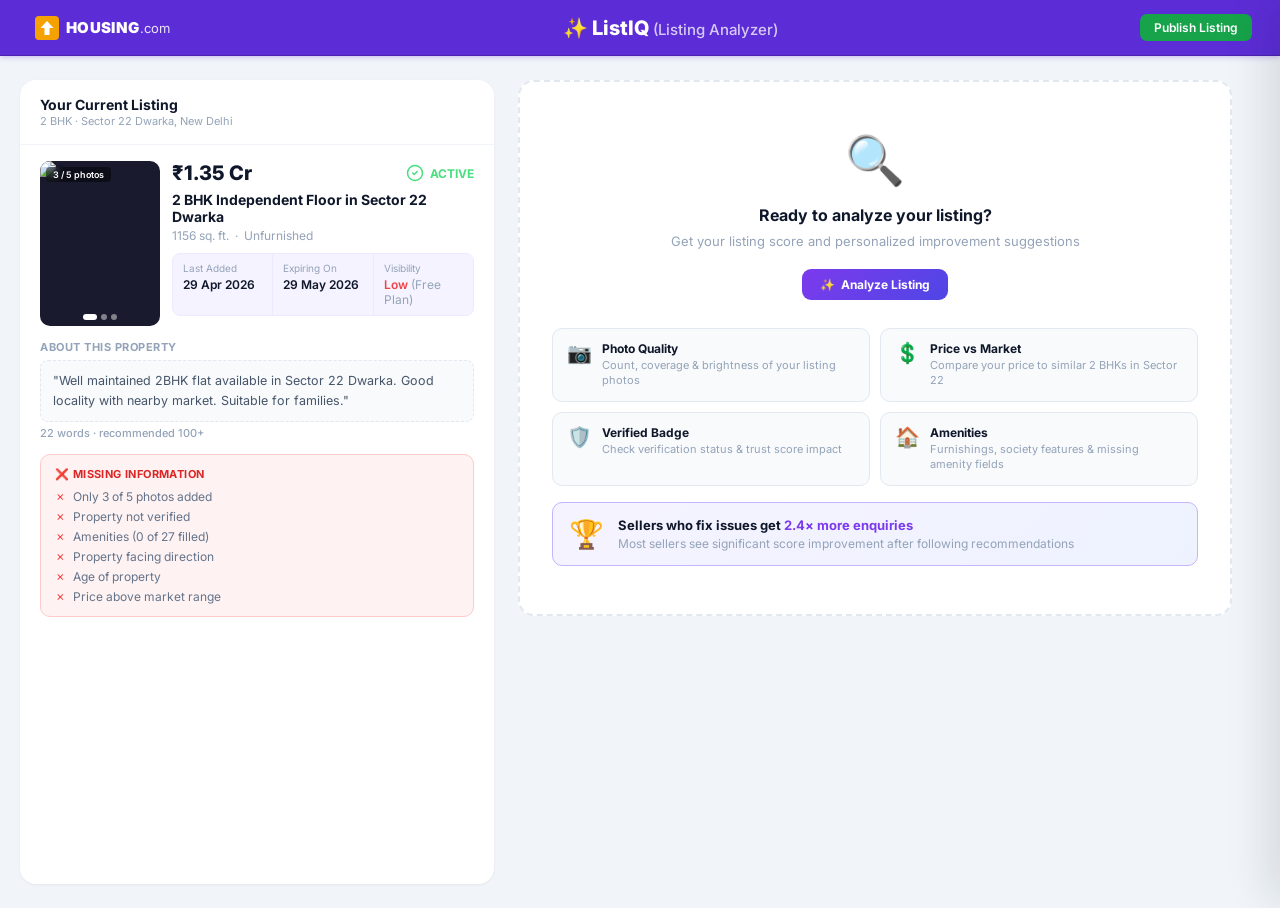
==== index.html @ 0d4350d6 "Final Code" ====
<!DOCTYPE html>
<html lang="en">
<head>
<meta charset="UTF-8"/>
<meta name="viewport" content="width=device-width,initial-scale=1.0"/>
<title>ListIQ. Housing.com</title>
<link href="https://fonts.googleapis.com/css2?family=Inter:wght@400;500;600;700;800;900&display=swap" rel="stylesheet"/>
<style>
*{margin:0;padding:0;box-sizing:border-box}

/* ── THEME VARIABLES ── */
:root{
  --bg:#F1F5F9;
  --surface:#FFFFFF;
  --surface2:#F8FAFC;
  --surface3:#F1F5F9;
  --border:#E2E8F0;
  --border2:#F1F5F9;
  --text:#0F172A;
  --text2:#475569;
  --text3:#94A3B8;
  --text4:#CBD5E1;
  --hdr-bg:#5C2DD6;
  --hdr-border:#4A23AD;
  --hdr-shadow:0 1px 6px rgba(92,45,214,.3);
  --ic-red:#FEF2F2;
  --ic-orange:#FFF7ED;
  --ic-yellow:#FEFCE8;
  --sev-red-bg:#FEE2E2; --sev-red-c:#DC2626;
  --sev-orange-bg:#FFEDD5; --sev-orange-c:#EA580C;
  --sev-yellow-bg:#FEF9C3; --sev-yellow-c:#A16207;
  --issue-hover:#FAFAFA;
  --issue-fixed:#F0FDF4;
  --step-done-bg:#F0FDF4; --step-done-c:#16A34A;
  --step-active-bg:#F5F3FF; --step-active-c:#7C3AED;
  --desc-bad-bg:#FEF2F2; --desc-bad-border:#FECACA;
  --desc-good-bg:#F0FDF4; --desc-good-border:#BBF7D0;
  --dstat-bad-bg:#FEE2E2; --dstat-bad-c:#DC2626;
  --dstat-good-bg:#DCFCE7; --dstat-good-c:#16A34A;
  --photo-miss-bg:#F8FAFC; --photo-miss-border:#E2E8F0;
  --empty-border:#E2E8F0;
  --comp-border:#F1F5F9; --comp-row:#F8FAFC;
  --fix-btn-border:#E2E8F0; --fix-btn-c:#475569;
  --fix-btn-hover-bg:#F5F3FF;
  --prop-desc-bg:#F8FAFC;
  --toast-bg:#1E293B;
  --transition:background .25s,color .25s,border-color .25s,box-shadow .25s;
}

[data-theme="dark"]{
  --bg:#0D1117;
  --surface:#161B22;
  --surface2:#1C2128;
  --surface3:#21262D;
  --border:#30363D;
  --border2:#21262D;
  --text:#E6EDF3;
  --text2:#8B949E;
  --text3:#6E7681;
  --text4:#3D444D;
  --hdr-bg:#161B22;
  --hdr-border:#30363D;
  --hdr-shadow:0 1px 3px rgba(0,0,0,.4);
  --ic-red:#2D1515;
  --ic-orange:#2D1E0F;
  --ic-yellow:#2A2515;
  --sev-red-bg:#3D1616; --sev-red-c:#FCA5A5;
  --sev-orange-bg:#3D2210; --sev-orange-c:#FDBA74;
  --sev-yellow-bg:#3D3A10; --sev-yellow-c:#FDE68A;
  --issue-hover:#1C2128;
  --issue-fixed:#0D2018;
  --step-done-bg:#0D2018; --step-done-c:#4ADE80;
  --step-active-bg:#1A1040; --step-active-c:#A78BFA;
  --desc-bad-bg:#2D1515; --desc-bad-border:#7F1D1D;
  --desc-good-bg:#0D2018; --desc-good-border:#14532D;
  --dstat-bad-bg:#3D1616; --dstat-bad-c:#FCA5A5;
  --dstat-good-bg:#0D2B14; --dstat-good-c:#4ADE80;
  --photo-miss-bg:#1C2128; --photo-miss-border:#30363D;
  --empty-border:#30363D;
  --comp-border:#21262D; --comp-row:#1C2128;
  --fix-btn-border:#30363D; --fix-btn-c:#8B949E;
  --fix-btn-hover-bg:#1A1040;
  --prop-desc-bg:#1C2128;
  --toast-bg:#E6EDF3;
}

[data-theme="dark"] .toast{color:#0D1117}
[data-theme="dark"] .btn-outline{border-color:#30363D;color:#8B949E}
[data-theme="dark"] .btn-outline:hover{border-color:#7C3AED;color:#A78BFA}
[data-theme="dark"] .tag-chip{background:#3D1616;color:#FCA5A5}
[data-theme="dark"] .photo-count{background:rgba(0,0,0,.7)}
[data-theme="dark"] .prop-img{background:linear-gradient(135deg,#1C2128,#21262D)}
[data-theme="dark"] .prop-loc{color:var(--text3)}
[data-theme="dark"] .prop-price-sub{color:var(--text3)}
[data-theme="dark"] .prop-meta{color:var(--text3)}
[data-theme="dark"] .desc-warn{color:#FCA5A5}
[data-theme="dark"] .analyze-btn:hover{box-shadow:0 4px 12px rgba(124,58,237,.5)}
[data-theme="dark"] .score-card{background:linear-gradient(135deg,#2A0A6B 0%,#4A1DAB 55%,#6D28D9 100%)}
[data-theme="dark"] .issues-card,[data-theme="dark"] .desc-card,[data-theme="dark"] .photo-card,[data-theme="dark"] .comp-card,[data-theme="dark"] .listing-card,[data-theme="dark"] .empty-state,[data-theme="dark"] .analyzing{box-shadow:0 1px 6px rgba(0,0,0,.4)}
[data-theme="dark"] .photo-thumb{filter:brightness(.85)}
[data-theme="dark"] .apply-all-btn:hover{background:#6D28D9}
[data-theme="dark"] .gen-btn:hover{opacity:.85}
[data-theme="dark"] .final-cta{background:linear-gradient(100deg,#0F0640,#2D1195 40%,#5C2DD6 80%,#7B45E8)}
[data-theme="dark"] .fc-btn{background:var(--surface);color:#7C3AED}
[data-theme="dark"] .estimate-box{background:linear-gradient(135deg,#2D1E0F,#1C1205);border-color:#92400E}
[data-theme="dark"] .est-after{background:linear-gradient(135deg,#0D2018,#0A1A10);border-color:#14532D}
[data-theme="dark"] .est-after .est-title{color:#4ADE80}
[data-theme="dark"] .est-after .est-text{color:#86EFAC}
[data-theme="dark"] .you-cell{color:#FCA5A5}
[data-theme="dark"] .an-title{color:var(--text)}
[data-theme="dark"] .es-title{color:var(--text)}

body{font-family:'Inter',sans-serif;background:var(--bg);color:var(--text);font-size:14px;min-height:100vh;transition:var(--transition)}

/* ── HEADER ── */
.hdr{background:var(--hdr-bg);border-bottom:1px solid var(--hdr-border);height:56px;display:flex;align-items:center;padding:0 28px;gap:20px;position:sticky;top:0;z-index:100;box-shadow:var(--hdr-shadow);transition:var(--transition)}
.logo{display:flex;align-items:center;line-height:1}
.logo svg{display:block}
.hdr-center{flex:1;display:flex;align-items:center;gap:12px;justify-content:center}
.page-title{font-size:20px;font-weight:800;color:#fff}
.ai-badge{background:rgba(255,255,255,.18);border:1px solid rgba(255,255,255,.3);color:#fff;font-size:10px;font-weight:700;padding:3px 9px;border-radius:20px;letter-spacing:.3px}
.hdr-right{display:flex;gap:8px;align-items:center}
.btn-sm{padding:6px 14px;border-radius:7px;font-size:12px;font-weight:600;cursor:pointer;border:none;font-family:'Inter',sans-serif;transition:var(--transition)}
.btn-outline{background:rgba(255,255,255,.12);border:1.5px solid rgba(255,255,255,.35);color:#fff}
.btn-red{background:#C0392B;color:#fff}

/* ── DARK MODE TOGGLE ── */
.dm-toggle{width:40px;height:22px;background:rgba(255,255,255,.25);border-radius:11px;position:relative;cursor:pointer;transition:background .3s;border:none;flex-shrink:0}
.dm-toggle.dark{background:#7C3AED}
.dm-toggle::after{content:'';position:absolute;width:16px;height:16px;border-radius:50%;background:#fff;top:3px;left:3px;transition:transform .3s;box-shadow:0 1px 3px rgba(0,0,0,.2)}
.dm-toggle.dark::after{transform:translateX(18px)}
.dm-label{font-size:12px;color:rgba(255,255,255,.75);font-weight:500;display:flex;align-items:center;gap:6px;cursor:pointer;transition:color .2s;white-space:nowrap}
.dm-label:hover{color:#fff}

/* ── LAYOUT ── */
.wrap{width:100%;max-width:1440px;margin:0 auto;padding:24px 48px 24px 20px;display:grid;grid-template-columns:474px 1fr;gap:24px;align-items:start}

/* ── LEFT. LISTING INPUT ── */
.listing-card{background:var(--surface);border-radius:16px;box-shadow:0 1px 3px rgba(0,0,0,.06);overflow:hidden;position:sticky;top:72px;transition:var(--transition);height:calc(100vh - 96px);overflow-y:auto;display:flex;flex-direction:column}
.lc-head{padding:16px 20px;border-bottom:1px solid var(--border2);display:flex;align-items:center;justify-content:space-between}
.lc-title{font-size:14px;font-weight:700;color:var(--text)}
.lc-subtitle{font-size:11px;color:var(--text3);margin-top:1px}
.analyze-btn{background:linear-gradient(135deg,#7C3AED,#4F46E5);color:#fff;border:none;padding:8px 18px;border-radius:9px;font-size:12px;font-weight:700;cursor:pointer;font-family:'Inter',sans-serif;transition:.2s;display:flex;align-items:center;gap:6px}
.reanalyze-btn{display:none;align-items:center;gap:6px;background:linear-gradient(135deg,#7C3AED,#4F46E5);color:#fff;border:none;padding:8px 18px;border-radius:9px;font-size:12px;font-weight:700;cursor:pointer;font-family:'Inter',sans-serif;transition:.2s}
.reanalyze-btn:hover{opacity:.9;transform:translateY(-1px);box-shadow:0 4px 12px rgba(124,58,237,.3)}
.reanalyze-btn.visible{display:flex}
.analyze-btn:hover{opacity:.9;transform:translateY(-1px);box-shadow:0 4px 12px rgba(124,58,237,.3)}
.analyze-btn:disabled{opacity:.6;cursor:not-allowed;transform:none;box-shadow:none}

/* listing preview */
.listing-preview{padding:16px 20px;display:flex;flex-direction:column;gap:14px}
.prop-img{width:100%;height:180px;background:linear-gradient(135deg,#e2e8f0,#cbd5e1);border-radius:12px;display:flex;align-items:center;justify-content:center;position:relative;overflow:hidden}
.prop-img-main{font-size:48px}
.photo-count{position:absolute;bottom:10px;right:10px;background:rgba(0,0,0,.55);color:#fff;font-size:11px;font-weight:600;padding:3px 9px;border-radius:6px}
.photo-issues{position:absolute;top:10px;left:10px;background:#EF4444;color:#fff;font-size:10px;font-weight:700;padding:3px 9px;border-radius:6px}

.prop-info{display:flex;flex-direction:column;gap:6px}
.prop-tag{display:flex;align-items:center;gap:6px}
.tag-chip{background:#FEF2F2;color:#C0392B;font-size:10px;font-weight:700;padding:2px 8px;border-radius:5px}
.prop-title{font-size:17px;font-weight:800;color:#0F172A}
.prop-loc{font-size:12px;color:#64748B;display:flex;align-items:center;gap:4px}
.prop-price{font-size:20px;font-weight:800;color:#0F172A}
.prop-price-sub{font-size:11px;color:#94A3B8}
.prop-meta{display:flex;gap:12px;font-size:12px;color:#64748B}
.prop-desc{font-size:12.5px;color:var(--text2);line-height:1.6;background:var(--prop-desc-bg);border-radius:8px;padding:10px 12px;border:1.5px dashed var(--border);transition:var(--transition)}
.desc-warn{font-size:11px;color:var(--text3);font-weight:500;margin-top:4px;display:flex;align-items:center;gap:4px}

/* ── RIGHT. AI ANALYSIS ── */
.right-col{display:flex;flex-direction:column;gap:16px}

/* ── EMPTY STATE ── */
.empty-state{background:var(--surface);border-radius:16px;padding:48px 32px;text-align:center;border:2px dashed var(--empty-border);transition:var(--transition)}
.es-icon{font-size:48px;margin-bottom:16px;display:inline-block;animation:magnifierSearch 2.4s ease-in-out infinite;transform-origin:60% 60%}
@keyframes magnifierSearch{
  0%   {transform:rotate(-20deg) scale(1)}
  15%  {transform:rotate(20deg) scale(1.08)}
  30%  {transform:rotate(-15deg) scale(1)}
  45%  {transform:rotate(25deg) scale(1.1)}
  60%  {transform:rotate(-10deg) scale(1)}
  75%  {transform:rotate(15deg) scale(1.06)}
  90%  {transform:rotate(-5deg) scale(1)}
  100% {transform:rotate(-20deg) scale(1)}
}
.es-title{font-size:16px;font-weight:700;color:var(--text);margin-bottom:8px}
.es-sub{font-size:13px;color:var(--text3)}

/* ── ANALYZING STATE ── */
.analyzing{
  position:relative;
  background:var(--surface);
  border-radius:16px;
  padding:40px 32px 36px;
  text-align:center;
  display:none;
  transition:var(--transition);
  overflow:hidden;
}
.analyzing::before{
  content:"";
  position:absolute;
  inset:-45% -25%;
  background:
    radial-gradient(ellipse 80% 60% at 50% 115%, rgba(245,158,11,.14), transparent 55%),
    radial-gradient(ellipse 55% 50% at 28% 38%, rgba(124,58,237,.18), transparent 58%),
    radial-gradient(ellipse 48% 44% at 72% 62%, rgba(99,102,241,.12), transparent 52%),
    radial-gradient(ellipse 38% 38% at 52% 18%, rgba(244,114,182,.1), transparent 48%);
  animation:an-aurora-shift 6s ease-in-out infinite;
  pointer-events:none;
}
[data-theme="dark"] .analyzing::before{
  background:
    radial-gradient(ellipse 80% 60% at 50% 115%, rgba(245,158,11,.1), transparent 55%),
    radial-gradient(ellipse 55% 50% at 28% 38%, rgba(124,58,237,.28), transparent 58%),
    radial-gradient(ellipse 48% 44% at 72% 62%, rgba(99,102,241,.18), transparent 52%),
    radial-gradient(ellipse 38% 38% at 52% 18%, rgba(244,114,182,.12), transparent 48%);
}
.analyzing.show{display:block}

/* Construction-site loader. house build + crane */
.an-loader.an-build{
  position:relative;
  width:156px;
  height:128px;
  margin:0 auto 18px;
  z-index:1;
}
.an-build-sun{
  position:absolute;
  top:4px;
  right:16px;
  width:26px;
  height:26px;
  border-radius:50%;
  background:radial-gradient(circle at 35% 35%, #FEF08A, #F59E0B 55%, #D97706);
  box-shadow:0 0 24px rgba(251,191,36,.65), 0 0 40px rgba(245,158,11,.35);
  animation:an-sun-pulse 2.4s ease-in-out infinite;
  z-index:0;
}
.an-build-dust{
  position:absolute;
  width:6px;
  height:6px;
  border-radius:50%;
  background:rgba(148,163,184,.55);
  animation:an-dust-float 2.2s ease-in-out infinite;
  z-index:3;
  pointer-events:none;
}
.an-build-dust--1{left:12%;bottom:28%;animation-delay:0s}
.an-build-dust--2{left:78%;bottom:36%;animation-delay:.4s;width:4px;height:4px}
.an-build-dust--3{left:55%;bottom:22%;animation-delay:.9s;width:5px;height:5px}

.an-build-svg{
  display:block;
  width:100%;
  height:100%;
  overflow:visible;
  color:#475569;
}
.an-b-crane{color:#64748B}
[data-theme="dark"] .an-b-crane{color:#94A3B8}

.an-b-crane-arm{
  transform-origin:18px 42px;
  animation:an-crane-sway 2.8s ease-in-out infinite;
}
.an-b-ground{
  stroke-dasharray:120;
  stroke-dashoffset:120;
  animation:an-draw-ground 3s cubic-bezier(.4,0,.2,1) infinite;
}
.an-b-foundation{
  opacity:0;
  transform:translateY(8px);
  transform-box:fill-box;
  transform-origin:center bottom;
  animation:an-build-found 3s cubic-bezier(.34,1.2,.64,1) infinite;
}
.an-b-wall-wrap{
  transform-box:fill-box;
  transform-origin:50% 100%;
  animation:an-build-wall 3s cubic-bezier(.34,1.35,.64,1) infinite;
}
.an-b-wall{
  fill:#FAFAF9;
  stroke:#D6D3D1;
}
[data-theme="dark"] .an-b-wall{fill:#292524;stroke:#57534E}

.an-b-roof{
  transform-box:fill-box;
  transform-origin:50% 100%;
  animation:an-build-roof 3s cubic-bezier(.34,1.56,.64,1) infinite;
}
.an-b-chim{
  transform-box:fill-box;
  transform-origin:50% 100%;
  animation:an-build-chim 3s cubic-bezier(.34,1.2,.64,1) infinite;
}
.an-b-door,.an-b-win{
  transform-origin:center;
  opacity:0;
  animation:an-build-fitments 3s cubic-bezier(.34,1.8,.64,1) infinite;
}

.an-b-smokes{
  animation:an-smoke-fade 3s ease-out infinite;
}
.an-b-smoke:nth-child(1){
  animation:an-smoke-rise 3s ease-out infinite;
}
.an-b-smoke:nth-child(2){
  animation:an-smoke-rise 3s ease-out infinite .12s;
}
.an-b-smoke:nth-child(3){
  animation:an-smoke-rise 3s ease-out infinite .24s;
}
[data-theme="dark"] .an-b-smoke{fill:#64748B}

.an-b-house-group{
  animation:an-house-settle 3s ease-in-out infinite;
}

.an-brick{
  position:absolute;
  width:10px;
  height:5px;
  border-radius:1px;
  background:linear-gradient(180deg,#EA580C,#C2410C);
  box-shadow:0 1px 0 rgba(0,0,0,.2);
  opacity:0;
  z-index:4;
  animation:an-brick-toss 3s cubic-bezier(.45,0,.2,1) infinite;
}
.an-brick--1{left:4px;top:56%;animation-delay:.15s}
.an-brick--2{right:6px;top:52%;animation-delay:.45s}
.an-brick--3{left:42%;top:2px;animation-delay:.65s;width:9px}
.an-brick--4{right:28%;bottom:6px;animation-delay:.85s}

.an-title{
  font-size:17px;
  font-weight:800;
  margin-bottom:8px;
  position:relative;
  z-index:1;
  letter-spacing:.03em;
  background:linear-gradient(95deg,var(--text) 6%, #7C3AED 42%, #E879F9 50%, var(--text) 94%);
  background-size:240% 100%;
  -webkit-background-clip:text;
  background-clip:text;
  color:transparent;
  animation:an-title-shimmer 2.8s linear infinite;
}
[data-theme="dark"] .an-title{
  background:linear-gradient(95deg,var(--text) 6%, #A78BFA 42%, #F0ABFC 50%, var(--text) 94%);
  background-size:240% 100%;
  -webkit-background-clip:text;
  background-clip:text;
}
.an-sub{
  position:relative;
  z-index:1;
  font-size:12px;
  color:var(--text3);
  animation:an-sub-pulse 2s ease-in-out infinite;
}

.an-steps{display:flex;flex-direction:column;gap:8px;max-width:280px;margin:16px auto 0;text-align:left;position:relative;z-index:1}
.an-step{display:flex;align-items:center;gap:10px;font-size:12px;color:var(--text2);padding:6px 12px;border-radius:8px;transition:.3s}
.an-step.done{color:var(--step-done-c);background:var(--step-done-bg)}
.an-step.active{color:var(--step-active-c);background:var(--step-active-bg);font-weight:600}
.an-step .dot{width:8px;height:8px;border-radius:50%;background:var(--border);flex-shrink:0}
.an-step.done .dot{background:var(--step-done-c)}
.an-step.active .dot{background:#7C3AED;animation:pulse 1s ease infinite}
@keyframes pulse{0%,100%{opacity:1}50%{opacity:.4}}

@keyframes an-aurora-shift{
  0%,100%{transform:translate(0,0) rotate(0deg) scale(1)}
  33%{transform:translate(3%,-2%) rotate(1deg) scale(1.04)}
  66%{transform:translate(-2%,3%) rotate(-1deg) scale(.97)}
}
@keyframes spin{to{transform:rotate(360deg)}}
@keyframes an-sun-pulse{
  0%,100%{transform:scale(1);filter:brightness(1)}
  50%{transform:scale(1.08);filter:brightness(1.15)}
}
@keyframes an-dust-float{
  0%,100%{transform:translate(0,0);opacity:.35}
  50%{transform:translate(6px,-10px);opacity:.85}
}
@keyframes an-crane-sway{
  0%,100%{transform:rotate(-14deg)}
  50%{transform:rotate(14deg)}
}
@keyframes an-draw-ground{
  0%{stroke-dashoffset:120}
  10%{stroke-dashoffset:0}
  100%{stroke-dashoffset:0}
}
@keyframes an-build-found{
  0%,6%{opacity:0;transform:translateY(10px)}
  14%{opacity:1;transform:translateY(0)}
  100%{opacity:1;transform:translateY(0)}
}
@keyframes an-build-wall{
  0%,14%{transform:scaleY(0)}
  28%{transform:scaleY(1)}
  100%{transform:scaleY(1)}
}
@keyframes an-build-roof{
  0%,22%{transform:translateY(-42px) scale(.85);opacity:.6}
  36%{transform:translateY(0) scale(1);opacity:1}
  100%{transform:translateY(0) scale(1);opacity:1}
}
@keyframes an-build-chim{
  0%,26%{transform:translateY(16px);opacity:0}
  38%{transform:translateY(0);opacity:1}
  100%{transform:translateY(0);opacity:1}
}
@keyframes an-build-fitments{
  0%,32%{opacity:0;transform:scale(.3)}
  44%{opacity:1;transform:scale(1)}
  100%{opacity:1;transform:scale(1)}
}
@keyframes an-smoke-fade{
  0%,30%{opacity:0}
  40%{opacity:1}
  100%{opacity:1}
}
@keyframes an-smoke-rise{
  0%,34%{transform:translateY(12px) scale(.6);opacity:0}
  50%{opacity:.85}
  100%{transform:translateY(-22px) scale(1.15);opacity:0}
}
@keyframes an-house-settle{
  0%,40%{transform:translateY(0)}
  44%{transform:translateY(-3px)}
  48%{transform:translateY(2px)}
  52%{transform:translateY(-1px)}
  56%,100%{transform:translateY(0)}
}
@keyframes an-brick-toss{
  0%,20%{opacity:0;transform:translate(0,16px) rotate(-90deg) scale(.4)}
  32%{opacity:1;transform:translate(4px,-4px) rotate(20deg) scale(1)}
  70%{opacity:1;transform:translate(12px,-28px) rotate(200deg) scale(1)}
  88%,100%{opacity:0;transform:translate(16px,-40px) rotate(280deg) scale(.6)}
}
@keyframes an-title-shimmer{
  0%{background-position:240% center}
  100%{background-position:-240% center}
}
@keyframes an-sub-pulse{
  0%,100%{opacity:.85}
  50%{opacity:1}
}

@media (prefers-reduced-motion: reduce){
  .analyzing::before,
  .an-build-sun,
  .an-build-dust,
  .an-b-crane-arm,
  .an-b-ground,
  .an-b-foundation,
  .an-b-wall-wrap,
  .an-b-roof,
  .an-b-chim,
  .an-b-door,.an-b-win,
  .an-b-smokes,.an-b-smoke,
  .an-b-house-group,
  .an-brick,
  .an-title,
  .an-sub{
    animation:none!important;
  }
  .an-b-ground{stroke-dashoffset:0}
  .an-b-foundation,.an-b-wall-wrap,.an-b-roof,.an-b-chim,.an-b-door,.an-b-win{opacity:1;transform:none}
  .an-b-wall-wrap{transform:scaleY(1)}
  .an-b-roof{transform:none}
  .an-title{
    color:var(--text);
    background:none;
    -webkit-background-clip:border-box;
    background-clip:border-box;
  }
  .an-sub{opacity:1}
}

/* ── SCORE CARD ── */
.score-card{background:linear-gradient(135deg,#4A22B0 0%,#5C2DD6 45%,#7040DC 100%);border-radius:16px;padding:28px 32px;color:#fff;display:none;box-shadow:0 8px 32px rgba(92,45,214,.3)}
.score-card.show{display:block}
.sc-head{display:flex;align-items:center;gap:20px;margin-bottom:24px}
.score-circle{position:relative;width:100px;height:100px;flex-shrink:0}
.score-svg{transform:rotate(-90deg)}
.score-bg{fill:none;stroke:rgba(255,255,255,.15);stroke-width:8}
.score-fill{fill:none;stroke-width:8;stroke-linecap:round;transition:stroke-dashoffset 1.5s ease}
.score-text{position:absolute;inset:0;display:flex;flex-direction:column;align-items:center;justify-content:center}
.score-num{font-size:26px;font-weight:900;line-height:1}
.score-denom{font-size:11px;color:rgba(255,255,255,.6)}
.sc-info{flex:1}
.sc-label{font-size:11px;font-weight:600;text-transform:uppercase;letter-spacing:.8px;color:rgba(255,255,255,.5);margin-bottom:4px}
.sc-grade{font-size:20px;font-weight:800;margin-bottom:4px}
.sc-desc{font-size:12px;color:rgba(255,255,255,.7);line-height:1.5}
.sc-cta{display:inline-flex;align-items:center;gap:5px;background:rgba(255,255,255,.15);border:1.5px solid rgba(255,255,255,.25);color:#fff;padding:5px 12px;border-radius:7px;font-size:11px;font-weight:600;cursor:pointer;margin-top:8px;transition:.2s}
.sc-cta:hover{background:rgba(255,255,255,.25)}

/* dimension bars */
.dim-grid{display:grid;grid-template-columns:1fr 1fr;gap:12px}
.dim-item{background:rgba(255,255,255,.1);border-radius:12px;padding:12px 14px;border:1px solid rgba(255,255,255,.08);backdrop-filter:blur(4px)}
.dim-head{display:flex;align-items:center;justify-content:space-between;margin-bottom:8px}
.dim-label{font-size:12px;font-weight:600;color:rgba(255,255,255,.9);display:flex;align-items:center;gap:6px}
.dim-score{font-size:13px;font-weight:800}
.dim-bar{height:6px;background:rgba(255,255,255,.15);border-radius:3px;overflow:hidden}
.dim-fill{height:100%;border-radius:3px;transition:width 1.2s ease .3s}
.dim-status{font-size:10px;color:rgba(255,255,255,.5);margin-top:5px}

/* ── ISSUES ── */
.issues-card{background:var(--surface);border-radius:16px;box-shadow:0 1px 3px rgba(0,0,0,.06);overflow:hidden;display:none;transition:var(--transition)}
.issues-card.show{display:block}
.issues-head{padding:18px 24px;border-bottom:1px solid var(--border2);display:flex;align-items:center;justify-content:space-between}
.issues-title{font-size:14px;font-weight:700;color:var(--text);display:flex;align-items:center;gap:8px}
.apply-all-btn{background:#7C3AED;color:#fff;border:none;padding:7px 16px;border-radius:8px;font-size:12px;font-weight:600;cursor:pointer;font-family:'Inter',sans-serif;transition:.2s}
.apply-all-btn:hover{background:#6D28D9}

.issue-list{display:flex;flex-direction:column}
.issue-item{padding:16px 24px;border-bottom:1px solid var(--border2);display:flex;align-items:flex-start;gap:14px;transition:background .2s}
.issue-item:last-child{border-bottom:none}
.issue-item:hover{background:var(--issue-hover)}
.issue-item.fixed{background:var(--issue-fixed);opacity:.7}
.issue-icon{width:36px;height:36px;border-radius:10px;display:flex;align-items:center;justify-content:center;font-size:16px;flex-shrink:0}
.ic-red{background:var(--ic-red)}
.ic-orange{background:var(--ic-orange)}
.ic-yellow{background:var(--ic-yellow)}
.issue-body{flex:1}
.issue-title{font-size:13px;font-weight:700;color:var(--text);margin-bottom:3px;display:flex;align-items:center;gap:8px}
.issue-desc{font-size:12px;color:var(--text2);line-height:1.5;margin-bottom:6px}
.issue-impact{font-size:11px;font-weight:600;display:flex;align-items:center;gap:4px}
.impact-red{color:#EF4444}
.impact-orange{color:#F97316}
.impact-green{color:#16A34A}
.impact-yellow{color:#EAB308}
.issue-action{flex-shrink:0;padding-top:2px}
.fix-btn{background:none;border:1.5px solid var(--fix-btn-border);color:var(--fix-btn-c);padding:5px 12px;border-radius:7px;font-size:11px;font-weight:600;cursor:pointer;transition:.2s;font-family:'Inter',sans-serif;white-space:nowrap}
.fix-btn:hover{border-color:#7C3AED;color:#7C3AED;background:var(--fix-btn-hover-bg)}
.fix-btn.ai{background:linear-gradient(135deg,#7C3AED,#4F46E5);color:#fff;border:none}
.fix-btn.ai:hover{opacity:.9}
.fix-btn.done{background:var(--issue-fixed);border-color:#86EFAC;color:#16A34A;cursor:default}
.sev-pill{font-size:9px;font-weight:700;padding:2px 7px;border-radius:8px;flex-shrink:0}
.sev-red{background:var(--sev-red-bg);color:var(--sev-red-c)}
.sev-orange{background:var(--sev-orange-bg);color:var(--sev-orange-c)}
.sev-yellow{background:var(--sev-yellow-bg);color:var(--sev-yellow-c)}

/* ── AI DESCRIPTION SECTION ── */
.desc-card{background:var(--surface);border-radius:16px;box-shadow:0 1px 3px rgba(0,0,0,.06);overflow:hidden;display:none;transition:var(--transition)}
.desc-card.show{display:block}
.desc-head{padding:18px 24px;border-bottom:1px solid var(--border2);display:flex;align-items:center;justify-content:space-between}
.desc-title{font-size:14px;font-weight:700;color:var(--text);display:flex;align-items:center;gap:8px}
.gen-btn{background:linear-gradient(135deg,#7C3AED,#4F46E5);color:#fff;border:none;padding:7px 16px;border-radius:8px;font-size:12px;font-weight:600;cursor:pointer;font-family:'Inter',sans-serif;transition:.2s;display:flex;align-items:center;gap:6px}
.gen-btn:hover{opacity:.9}

.desc-compare{display:grid;grid-template-columns:1fr 1fr;gap:0}
.desc-before,.desc-after{padding:18px 24px}
.desc-before{border-right:1px solid var(--border2)}
.desc-col-label{font-size:10px;font-weight:700;text-transform:uppercase;letter-spacing:.7px;margin-bottom:10px;display:flex;align-items:center;gap:6px}
.label-before{color:#EF4444}
.label-after{color:#16A34A}
.desc-text{font-size:12.5px;color:var(--text2);line-height:1.65;min-height:100px;transition:var(--transition)}
.desc-text.bad{background:var(--desc-bad-bg);border-radius:8px;padding:10px 12px;border:1px solid var(--desc-bad-border)}
.desc-text.good{background:var(--desc-good-bg);border-radius:8px;padding:10px 12px;border:1px solid var(--desc-good-border)}
.desc-stats{display:flex;gap:12px;margin-top:10px}
.dstat{font-size:11px;font-weight:600;padding:3px 9px;border-radius:6px}
.dstat-bad{background:var(--dstat-bad-bg);color:var(--dstat-bad-c)}
.dstat-good{background:var(--dstat-good-bg);color:var(--dstat-good-c)}
.desc-generating{display:none;align-items:center;gap:10px;font-size:12px;color:#7C3AED;font-weight:500;padding:16px 20px}
.desc-generating.show{display:flex}

/* ── PHOTO ANALYSIS ── */
.photo-card{background:var(--surface);border-radius:16px;box-shadow:0 1px 3px rgba(0,0,0,.06);overflow:hidden;display:none;transition:var(--transition)}
.photo-card.show{display:block}
.photo-head{padding:18px 24px;border-bottom:1px solid var(--border2);display:flex;align-items:center;justify-content:space-between}
.photo-title{font-size:14px;font-weight:700;color:var(--text);display:flex;align-items:center;gap:8px}
.photo-grid{padding:18px 24px;display:grid;grid-template-columns:repeat(4,1fr);gap:12px}
.photo-cell{border-radius:10px;overflow:hidden;position:relative;aspect-ratio:1;cursor:pointer}
.photo-thumb{width:100%;height:100%;display:flex;align-items:center;justify-content:center;font-size:28px}
.photo-overlay{position:absolute;inset:0;display:flex;flex-direction:column;justify-content:flex-end;padding:8px;background:linear-gradient(transparent,rgba(0,0,0,.6))}
.photo-label{font-size:10px;font-weight:600;color:#fff}
.photo-badge{position:absolute;top:6px;right:6px;width:20px;height:20px;border-radius:50%;display:flex;align-items:center;justify-content:center;font-size:10px}
.pb-ok{background:#16A34A;color:#fff}
.pb-warn{background:#EAB308;color:#fff}
.pb-bad{background:#EF4444;color:#fff}
.photo-missing{border:2px dashed var(--photo-miss-border);background:var(--photo-miss-bg);aspect-ratio:1;border-radius:10px;display:flex;flex-direction:column;align-items:center;justify-content:center;gap:4px;cursor:pointer;transition:.2s}
.photo-missing:hover{background:var(--surface3);border-color:var(--border)}
.pm-icon{font-size:20px;color:var(--text3)}
.pm-label{font-size:10px;color:var(--text3);font-weight:500;text-align:center}

/* ── COMPETITIVE ANALYSIS ── */
.comp-card{background:var(--surface);border-radius:16px;box-shadow:0 1px 3px rgba(0,0,0,.06);overflow:hidden;display:none;transition:var(--transition)}
.comp-card.show{display:block}
.comp-head{padding:18px 24px;border-bottom:1px solid var(--border2)}
.comp-title{font-size:14px;font-weight:700;color:var(--text)}
.comp-body{padding:18px 24px;display:flex;flex-direction:column;gap:16px}
.comp-table{width:100%;border-collapse:collapse}
.comp-table th{text-align:left;font-size:11px;font-weight:700;color:var(--text3);text-transform:uppercase;letter-spacing:.5px;padding:0 0 10px;border-bottom:1px solid var(--border2)}
.comp-table td{padding:10px 0;border-bottom:1px solid var(--comp-row);font-size:13px;vertical-align:middle;color:var(--text)}
.comp-table tr:last-child td{border-bottom:none}
.comp-table td.you-cell{font-weight:700;color:#EF4444 !important}
.comp-table td.mkt-cell{color:#16A34A !important;font-weight:600}
[data-theme="dark"] .comp-table td.you-cell{color:#FCA5A5 !important}
[data-theme="dark"] .comp-table td.mkt-cell{color:#4ADE80 !important}
.estimate-box{background:linear-gradient(135deg,#FFF7ED,#FFFBEB);border:1px solid #FED7AA;border-radius:12px;padding:14px 16px;display:flex;align-items:center;gap:14px}
.est-icon{font-size:28px}
.est-title{font-size:13px;font-weight:700;color:#92400E;margin-bottom:3px}
.est-text{font-size:12px;color:#B45309;line-height:1.5}
.est-after{background:linear-gradient(135deg,#F0FDF4,#ECFDF5);border-color:#86EFAC;margin-top:0}
.est-after .est-title{color:#14532D}
.est-after .est-text{color:#166534}

/* ── FINAL CTA ── */
.final-cta{background:linear-gradient(100deg,#4A22B0 0%,#5C2DD6 50%,#7040DC 100%);border-radius:16px;padding:20px 24px;color:#fff;text-align:center;display:none;box-shadow:0 6px 28px rgba(92,45,214,.35)}
.final-cta.show{display:block}
.fc-title{font-size:18px;font-weight:800;margin-bottom:8px}
.fc-sub{font-size:13px;color:rgba(255,255,255,.75);margin-bottom:20px;line-height:1.6}
.fc-score-row{display:flex;align-items:center;justify-content:center;gap:16px;margin-bottom:20px}
.fc-score{text-align:center}
.fc-score-num{font-size:32px;font-weight:900}
.fc-score-label{font-size:11px;color:rgba(255,255,255,.6)}
.fc-arrow{font-size:24px;color:rgba(255,255,255,.5)}
.fc-btn{background:#fff;color:#7C3AED;border:none;padding:12px 28px;border-radius:10px;font-size:14px;font-weight:700;cursor:pointer;font-family:'Inter',sans-serif;transition:.2s}
.fc-btn:hover{transform:translateY(-1px);box-shadow:0 4px 16px rgba(0,0,0,.2)}

/* ── UPLOAD MODAL ── */
.modal-overlay{position:fixed;inset:0;background:rgba(0,0,0,.45);z-index:900;display:none;align-items:center;justify-content:center;padding:20px;backdrop-filter:blur(3px)}
.modal-overlay.open{display:flex}
.upload-modal{background:#fff;border-radius:16px;width:100%;max-width:720px;max-height:90vh;overflow-y:auto;animation:modalIn .25s ease}
@keyframes modalIn{from{opacity:0;transform:scale(.96) translateY(12px)}to{opacity:1;transform:scale(1) translateY(0)}}
[data-theme="dark"] .upload-modal{background:#161B22}

/* modal header */
.um-header{padding:16px 24px;display:flex;align-items:center;justify-content:space-between;border-bottom:1px solid #F1F5F9}
[data-theme="dark"] .um-header{border-color:#30363D}
.um-back{display:flex;align-items:center;gap:8px;font-size:20px;font-weight:800;color:#0F172A;cursor:pointer}
[data-theme="dark"] .um-back{color:#E6EDF3}
.um-back span{font-size:18px;color:#64748B}
.um-whatsapp{display:flex;align-items:center;gap:6px;color:#5C2DD6;font-size:13px;font-weight:600;text-decoration:underline;cursor:pointer}

/* upload panels */
.um-body{padding:20px 24px;display:flex;flex-direction:column;gap:16px}
.um-panels{display:grid;grid-template-columns:1fr auto 1fr;gap:0;align-items:stretch}
.um-panel{background:#F5F3FF;border:2px dashed #A78BFA;border-radius:12px;padding:28px 24px;display:flex;flex-direction:column;align-items:center;text-align:center;gap:12px}
[data-theme="dark"] .um-panel{background:#1A1040;border-color:#4C1D95}
.um-panel-title{font-size:14px;font-weight:700;color:#1E293B;align-self:flex-start}
[data-theme="dark"] .um-panel-title{color:#E6EDF3}
.um-divider{display:flex;align-items:center;justify-content:center;padding:0 16px}
.um-or{width:40px;height:40px;border-radius:50%;border:2px solid #E2E8F0;background:#fff;display:flex;align-items:center;justify-content:center;font-size:12px;font-weight:700;color:#374151}
[data-theme="dark"] .um-or{background:#161B22;border-color:#30363D;color:#94A3B8}

/* upload from computer */
.um-upload-area{background:#EDE9FE;border-radius:10px;padding:24px;width:100%;display:flex;flex-direction:column;align-items:center;gap:8px;cursor:pointer;transition:.2s}
.um-upload-area:hover{background:#DDD6FE}
.um-upload-icon{width:56px;height:56px;background:#5C2DD6;border-radius:50%;display:flex;align-items:center;justify-content:center;font-size:22px;color:#fff;position:relative}
.um-upload-icon::after{content:'↑';position:absolute;font-size:20px;font-weight:800}
.um-drag-text{font-size:13px;color:#64748B}
[data-theme="dark"] .um-drag-text{color:#94A3B8}
.um-or-text{font-size:12px;color:#94A3B8}
.um-browse-btn{background:#EDE9FE;border:2px solid #5C2DD6;color:#5C2DD6;padding:12px 36px;border-radius:10px;font-size:14px;font-weight:800;cursor:pointer;font-family:'Inter',sans-serif;transition:.2s;width:100%}
.um-browse-btn:hover{background:#DDD6FE}

/* phone panel */
.um-phone-area{display:flex;flex-direction:column;align-items:center;gap:12px;flex:1;justify-content:center}
.um-phone-illus{font-size:48px;line-height:1}
.um-phone-link{color:#5C2DD6;font-size:14px;font-weight:700;text-decoration:underline;cursor:pointer}
.um-phone-sub{font-size:12px;color:#64748B}
[data-theme="dark"] .um-phone-sub{color:#8B949E}
.um-verified-row{display:flex;align-items:center;gap:6px;font-size:12px;color:#374151;margin-top:4px;flex-wrap:wrap;justify-content:center}
[data-theme="dark"] .um-verified-row{color:#94A3B8}
.um-verified-badge{background:#fff;border:1.5px solid #22C55E;color:#16A34A;font-size:11px;font-weight:700;padding:3px 10px;border-radius:20px;display:flex;align-items:center;gap:4px}
[data-theme="dark"] .um-verified-badge{background:#0D2018;border-color:#16A34A}

/* warning strip */
.um-warning{display:flex;align-items:center;gap:10px;padding:12px 16px;background:#FEF2F2;border-radius:8px;font-size:13px;color:#374151;border:1px solid #FECACA}
[data-theme="dark"] .um-warning{background:#2D1515;border-color:#7F1D1D;color:#FCA5A5}
.um-warn-icon{width:22px;height:22px;border-radius:50%;background:#EF4444;color:#fff;display:flex;align-items:center;justify-content:center;font-size:12px;font-weight:900;flex-shrink:0}
.um-warn-highlight{color:#EF4444;font-weight:800}

/* photoshoot promo */
.um-promo{display:flex;align-items:center;justify-content:space-between;padding:16px 0;border-top:1px dashed #E2E8F0;gap:12px}
[data-theme="dark"] .um-promo{border-color:#30363D}
.um-promo-text{}
.um-promo-title{font-size:14px;font-weight:800;color:#0F172A;margin-bottom:4px}
[data-theme="dark"] .um-promo-title{color:#E6EDF3}
.um-promo-sub{font-size:12px;color:#64748B;margin-bottom:6px}
[data-theme="dark"] .um-promo-sub{color:#8B949E}
.um-promo-link{color:#5C2DD6;font-size:13px;font-weight:700;text-decoration:underline;cursor:pointer}
.um-promo-illus{font-size:48px;flex-shrink:0}
.um-skip{text-align:center;padding-top:4px;padding-bottom:4px}
.um-skip a{color:#94A3B8;font-size:13px;text-decoration:underline;cursor:pointer}
.um-skip a:hover{color:#64748B}

/* ── PRICE OPTIONS POPOVER ── */
.price-options{display:none;position:absolute;right:0;top:calc(100% + 6px);background:var(--surface);border:1.5px solid var(--border);border-radius:12px;box-shadow:0 8px 24px rgba(0,0,0,.12);z-index:50;min-width:220px;overflow:hidden;animation:fadeUp .2s ease}
.price-options.open{display:block}
[data-theme="dark"] .price-options{box-shadow:0 8px 24px rgba(0,0,0,.4)}
.po-option{display:flex;align-items:flex-start;gap:10px;padding:12px 14px;cursor:pointer;transition:.15s;border-bottom:1px solid var(--border2)}
.po-option:last-child{border-bottom:none}
.po-option:hover{background:var(--surface2)}
.po-icon{font-size:18px;flex-shrink:0;margin-top:1px}
.po-label{font-size:12.5px;font-weight:700;color:var(--text);margin-bottom:2px}
.po-sub{font-size:11px;color:var(--text3);line-height:1.4}

/* manual price edit inline */
.price-edit-inline{display:none;margin-top:10px;padding:12px 14px;background:var(--surface2);border:1.5px solid var(--border);border-radius:10px;gap:8px;flex-direction:column}
.price-edit-inline.open{display:flex}
.price-edit-row{display:flex;align-items:center;gap:8px}
.price-input{flex:1;border:1.5px solid var(--border);border-radius:8px;padding:8px 12px;font-size:14px;font-weight:700;font-family:'Inter',sans-serif;color:var(--text);background:var(--surface);outline:none;transition:.2s}
.price-input:focus{border-color:#7C3AED;box-shadow:0 0 0 3px rgba(124,58,237,.08)}
.price-save-btn{background:#7C3AED;color:#fff;border:none;padding:8px 16px;border-radius:8px;font-size:12px;font-weight:700;cursor:pointer;font-family:'Inter',sans-serif;white-space:nowrap;transition:.2s}
.price-save-btn:hover{background:#6D28D9}
.price-hint{font-size:11px;color:var(--text3)}
.price-hint span{color:#16A34A;font-weight:600}

/* ── VERIFY MODAL ── */
.verify-modal-overlay{position:fixed;inset:0;background:rgba(0,0,0,.45);z-index:900;display:none;align-items:center;justify-content:center;padding:20px;backdrop-filter:blur(4px)}
.verify-modal-overlay.open{display:flex}
.verify-modal{background:#fff;border-radius:16px;width:100%;max-width:660px;max-height:90vh;overflow-y:auto;animation:modalIn .25s ease;box-shadow:0 20px 60px rgba(0,0,0,.15)}
[data-theme="dark"] .verify-modal{background:#161B22}
.vm-header{padding:16px 22px;display:flex;align-items:center;gap:10px;border-bottom:1px solid var(--border2)}
.vm-back{font-size:16px;color:var(--text3);cursor:pointer;padding:4px 8px;border-radius:6px;transition:.15s}
.vm-back:hover{background:var(--surface2);color:var(--text)}
.vm-title{font-size:16px;font-weight:800;color:var(--text)}
.vm-body{padding:20px 22px;display:flex;flex-direction:column;gap:20px}
.vm-how{background:#F5F3FF;border-radius:12px;padding:18px 20px}
[data-theme="dark"] .vm-how{background:#1A1040}
.vm-how-top{display:flex;align-items:center;justify-content:space-between;margin-bottom:16px}
.vm-how-title{font-size:14px;font-weight:800;color:var(--text)}
.vm-why-link{font-size:12px;font-weight:600;color:#7C3AED;text-decoration:underline;cursor:pointer}
.vm-steps{display:grid;grid-template-columns:1fr auto 1fr auto 1fr;align-items:center;gap:8px}
.vm-step{display:flex;flex-direction:column;align-items:center;gap:8px;text-align:center}
.vm-step-icon{width:64px;height:64px;background:#EDE9FE;border-radius:50%;display:flex;align-items:center;justify-content:center;font-size:28px}
[data-theme="dark"] .vm-step-icon{background:#2D1B69}
.vm-step-text{font-size:12px;color:var(--text2);font-weight:500;line-height:1.4}
.vm-chevron{font-size:18px;color:#C4B5FD;font-weight:700}
.vm-options{display:grid;grid-template-columns:1fr auto 1fr;gap:0;background:var(--surface);border-radius:12px;border:1px solid var(--border);overflow:hidden}
.vm-option{padding:20px 22px;display:flex;flex-direction:column;gap:14px}
.vm-or{display:flex;align-items:center;justify-content:center;padding:0 4px;position:relative}
.vm-or::before{content:'';position:absolute;top:0;bottom:0;left:50%;width:1px;background:var(--border)}
.vm-or-circle{background:var(--surface);border:1px solid var(--border);border-radius:50%;width:36px;height:36px;display:flex;align-items:center;justify-content:center;font-size:11px;font-weight:700;color:var(--text2);z-index:1}
.vm-option-title{font-size:13px;font-weight:800;color:var(--text)}
.vm-input{border:none;border-bottom:1.5px solid var(--border);padding:8px 0;font-size:13px;font-family:"Inter",sans-serif;color:var(--text);background:none;outline:none;width:100%;transition:.2s}
.vm-input:focus{border-bottom-color:#7C3AED}
.vm-input::placeholder{color:var(--text3)}
.vm-req{color:#EF4444;font-size:11px}
.vm-action-btn{background:#94A3B8;color:#fff;border:none;padding:12px;border-radius:9px;font-size:13px;font-weight:700;cursor:pointer;font-family:"Inter",sans-serif;transition:.2s}
.vm-action-btn:hover{background:#7C3AED}
.vm-action-btn.active{background:#7C3AED}
.vm-skip{text-align:center;padding-top:4px}
.vm-skip a{color:var(--text3);font-size:13px;text-decoration:underline;cursor:pointer}
.vm-skip a:hover{color:var(--text2)}

/* ── DESCRIPTION MODAL ── */
.desc-modal-overlay{position:fixed;inset:0;background:rgba(0,0,0,.5);z-index:900;display:none;align-items:center;justify-content:center;padding:20px;backdrop-filter:blur(4px)}
.desc-modal-overlay.open{display:flex}
.desc-modal{background:var(--surface);border-radius:16px;width:100%;max-width:680px;max-height:88vh;overflow-y:auto;animation:modalIn .25s ease;box-shadow:0 20px 60px rgba(0,0,0,.15)}
@keyframes modalIn{from{opacity:0;transform:scale(.96) translateY(12px)}to{opacity:1;transform:scale(1) translateY(0)}}
[data-theme="dark"] .desc-modal{background:#161B22}
.dm-header{padding:18px 22px;border-bottom:1px solid var(--border2);display:flex;align-items:center;justify-content:space-between}
.dm-title{font-size:15px;font-weight:700;color:var(--text);display:flex;align-items:center;gap:8px}
.dm-close{width:30px;height:30px;border-radius:50%;border:1.5px solid var(--border);background:none;cursor:pointer;display:flex;align-items:center;justify-content:center;font-size:16px;color:var(--text3);transition:.15s}
.dm-close:hover{background:var(--surface2);color:var(--text)}
.dm-body{padding:20px 22px;display:flex;flex-direction:column;gap:16px}
.dm-current{background:var(--surface2);border:1px solid var(--border);border-radius:10px;padding:14px}
.dm-section-label{font-size:10px;font-weight:700;text-transform:uppercase;letter-spacing:.6px;margin-bottom:8px;display:flex;align-items:center;gap:5px}
.dm-current-text{font-size:13px;color:var(--text2);line-height:1.6;font-style:italic}
.dm-gen-area{border:1.5px dashed var(--border);border-radius:10px;padding:16px;transition:.2s}
.dm-gen-area.generating{border-color:#7C3AED;background:var(--step-active-bg)}
.dm-gen-area.done{border-color:#16A34A;border-style:solid;background:var(--desc-good-bg)}
.dm-gen-header{display:flex;align-items:center;justify-content:space-between;margin-bottom:10px}
.dm-gen-label{font-size:10px;font-weight:700;text-transform:uppercase;letter-spacing:.6px;color:var(--text3)}
.dm-gen-badge{font-size:10px;font-weight:700;padding:2px 8px;border-radius:6px}
.dm-word-count{background:#DCFCE7;color:#15803D}
[data-theme="dark"] .dm-word-count{background:#0D2018;color:#4ADE80}
.dm-gen-text{font-size:13px;color:var(--text2);line-height:1.7;min-height:80px}
.dm-gen-stats{display:flex;gap:8px;margin-top:10px;flex-wrap:wrap}
.dm-generating-state{display:flex;align-items:center;gap:10px;font-size:13px;color:#7C3AED;font-weight:500;padding:20px 0}
.dm-footer{padding:16px 22px;border-top:1px solid var(--border2);display:flex;align-items:center;gap:10px;background:var(--surface2)}
.dm-apply-btn{background:linear-gradient(135deg,#16A34A,#15803D);color:#fff;border:none;padding:10px 24px;border-radius:9px;font-size:13px;font-weight:700;cursor:pointer;font-family:'Inter',sans-serif;display:flex;align-items:center;gap:6px;transition:.2s}
.dm-apply-btn:hover{opacity:.9;transform:translateY(-1px)}
.dm-apply-btn:disabled{opacity:.5;cursor:not-allowed;transform:none}
.dm-regen-btn{background:none;border:1.5px solid var(--border);color:var(--text2);padding:10px 18px;border-radius:9px;font-size:13px;font-weight:600;cursor:pointer;font-family:'Inter',sans-serif;transition:.15s}
.dm-regen-btn:hover{border-color:#7C3AED;color:#7C3AED}
.dm-note{font-size:11px;color:var(--text3);margin-left:auto}


/* ── CAROUSEL DOTS ── */
.cdot{width:6px;height:6px;border-radius:50%;background:rgba(255,255,255,.45);cursor:pointer;transition:.2s}
.cdot.active{background:#fff;width:14px;border-radius:3px}

/* ── SCAN BEAM ── */
@keyframes scanBeam{0%{top:-4px;opacity:1}95%{opacity:1}100%{top:100%;opacity:0}}
@keyframes flashWhite{0%{opacity:0}30%{opacity:.7}100%{opacity:0}}
@keyframes aiTagPop{0%{transform:scale(0) rotate(-10deg);opacity:0}60%{transform:scale(1.15) rotate(3deg);opacity:1}100%{transform:scale(1) rotate(0deg);opacity:1}}
.scan-beam{position:absolute;left:0;right:0;height:4px;background:linear-gradient(90deg,transparent,rgba(124,58,237,.9),rgba(167,139,250,1),rgba(124,58,237,.9),transparent);box-shadow:0 0 12px 3px rgba(124,58,237,.6);pointer-events:none;z-index:20;top:-4px}
.scan-beam.active{animation:scanBeam 1s cubic-bezier(.4,0,.6,1) forwards}
.photo-flash{position:absolute;inset:0;background:#fff;pointer-events:none;z-index:19;opacity:0}
.photo-flash.active{animation:flashWhite .6s ease forwards;animation-delay:1.2s}
.ai-enhanced-tag{position:absolute;top:6px;left:6px;background:linear-gradient(135deg,#7C3AED,#4F46E5);color:#fff;font-size:9px;font-weight:700;padding:3px 8px;border-radius:12px;display:none;z-index:25;align-items:center;gap:3px;box-shadow:0 2px 8px rgba(124,58,237,.4)}
.ai-enhanced-tag.show{display:flex;animation:aiTagPop .5s cubic-bezier(.34,1.56,.64,1) forwards}

/* ── COMMUNITY ── */
.comm-locality-header{display:flex;align-items:center;gap:12px}
.buyer-q-list{display:flex;flex-direction:column;gap:7px;margin-bottom:14px}
.sentiment-bar{background:#F5F3FF;border-radius:10px;padding:12px 14px;border:1px solid #EDE9FE;margin-bottom:14px}

/* ── TOAST ── */
.toast{position:fixed;bottom:24px;right:24px;background:#1E293B;color:#fff;padding:12px 20px;border-radius:10px;font-size:13px;font-weight:500;z-index:999;opacity:0;transform:translateY(8px);transition:.3s;pointer-events:none;display:flex;align-items:center;gap:8px}
.toast.show{opacity:1;transform:translateY(0)}

/* ── ANALYSIS TABS ── */
.analysis-tabs-wrap{background:var(--surface);border-radius:16px;box-shadow:0 1px 3px rgba(0,0,0,.06);overflow:hidden;display:none;transition:var(--transition)}
.analysis-tabs-wrap.show{display:block}
.atab-bar{display:flex;border-bottom:2px solid var(--border2);background:var(--surface2);padding:0 4px}
.atab{flex:1;padding:11px 8px;text-align:center;font-size:12px;font-weight:600;color:var(--text3);cursor:pointer;border-bottom:2.5px solid transparent;margin-bottom:-2px;transition:.15s;display:flex;align-items:center;justify-content:center;gap:5px;white-space:nowrap}
.atab:hover{color:var(--text2)}
.atab.on{color:#7C3AED;border-bottom-color:#7C3AED;background:var(--surface)}
.atab-panel{display:none}
.atab-panel.on{display:block}

/* ── PREVIEW RANK TOGGLE ── */
.preview-strip{display:flex;align-items:center;gap:8px;background:var(--surface2);border:1.5px dashed var(--border);border-radius:8px;padding:8px 12px;margin-top:9px;cursor:pointer;transition:.2s;user-select:none;min-height:38px}
.preview-strip:hover{border-color:#7C3AED;background:var(--surface3)}
.preview-strip.on{background:#F5F3FF;border-color:#7C3AED;border-style:solid}
[data-theme="dark"] .preview-strip.on{background:#1A1040}
.preview-strip.locked{opacity:.45;cursor:not-allowed;pointer-events:none}
.ptog{width:28px;height:16px;background:var(--border);border-radius:8px;position:relative;flex-shrink:0;transition:background .2s}
.preview-strip.on .ptog{background:#7C3AED}
.ptog::after{content:'';position:absolute;width:12px;height:12px;background:#fff;border-radius:50%;top:2px;left:2px;transition:transform .25s;box-shadow:0 1px 2px rgba(0,0,0,.2)}
.preview-strip.on .ptog::after{transform:translateX(12px)}
.prev-label{font-size:11px;color:var(--text3);font-weight:500;flex:1;display:flex;align-items:center;gap:5px;white-space:nowrap}
.preview-strip.on .prev-label{color:#7C3AED;font-weight:600}
.prev-gain-tag{font-size:10px;font-weight:700;color:var(--text3);background:var(--surface3);padding:1px 7px;border-radius:5px;flex-shrink:0;transition:.2s}
.preview-strip.on .prev-gain-tag{background:#EDE9FE;color:#7C3AED}
.prev-rank-change{font-size:11px;font-weight:800;color:#7C3AED;display:none;align-items:center;gap:5px;flex-shrink:0}
.preview-strip.on .prev-rank-change{display:flex}
.prev-arrow{font-size:13px;color:#16A34A}

/* SERP preview badge */
.serp-preview-badge{display:none;align-items:center;gap:5px;background:#EDE9FE;border:1px solid #C4B5FD;border-radius:6px;padding:4px 10px;font-size:10px;font-weight:700;color:#7C3AED;margin:6px 12px 0}
.serp-preview-badge.show{display:flex}
.spb-dot{width:6px;height:6px;border-radius:50%;background:#7C3AED;animation:pulse 1.2s ease infinite}

/* ── PHOTO ENHANCE ── */
.photo-cell{position:relative;overflow:hidden}
.enhance-overlay{position:absolute;inset:0;background:rgba(0,0,0,0);display:flex;flex-direction:column;justify-content:flex-end;padding:6px;opacity:0;transition:opacity .2s,background .2s}
.photo-cell:hover .enhance-overlay{opacity:1;background:rgba(0,0,0,.35)}
.enhance-btn{background:rgba(124,58,237,.92);backdrop-filter:blur(4px);color:#fff;border:none;padding:5px 0;border-radius:6px;font-size:10px;font-weight:700;cursor:pointer;width:100%;display:flex;align-items:center;justify-content:center;gap:4px;font-family:'Inter',sans-serif;transition:.2s}
.enhance-btn:hover{background:#7C3AED}
.enhance-btn.done{background:rgba(22,163,74,.92)}
.enhance-btn.loading{opacity:.8;cursor:wait}

/* per-photo analysis cards */
.photo-analysis-list{display:flex;flex-direction:column;gap:10px;padding:12px 24px 16px}
.pa-card{border-radius:10px;border:1px solid var(--border);overflow:hidden;background:var(--surface2)}
.pa-header{display:flex;align-items:center;gap:10px;padding:10px 14px;background:var(--surface);border-bottom:1px solid var(--border2)}
.pa-icon{font-size:18px}
.pa-name{font-size:12.5px;font-weight:700;color:var(--text);flex:1}
.pa-status{font-size:10px;font-weight:700;padding:2px 8px;border-radius:6px}
.pa-status.warn{background:#FEF9C3;color:#A16207}
.pa-status.ok{background:#DCFCE7;color:#15803D}
.pa-status.bad{background:#FEE2E2;color:#DC2626}
[data-theme="dark"] .pa-status.warn{background:#3D3A10;color:#FDE68A}
[data-theme="dark"] .pa-status.ok{background:#0D2018;color:#4ADE80}
[data-theme="dark"] .pa-status.bad{background:#3D1616;color:#FCA5A5}
.pa-body{padding:10px 14px}
.pa-points{display:flex;flex-direction:column;gap:5px;margin-bottom:10px}
.pa-pt{display:flex;align-items:flex-start;gap:7px;font-size:11.5px;color:var(--text2);line-height:1.45}
.pa-pt .bul{flex-shrink:0;font-size:13px;margin-top:-1px}
.pa-enhance{display:flex;align-items:center;gap:8px}
.pa-enhance-btn{background:linear-gradient(135deg,#7C3AED,#4F46E5);color:#fff;border:none;padding:7px 16px;border-radius:8px;font-size:11px;font-weight:700;cursor:pointer;font-family:'Inter',sans-serif;transition:.2s;display:flex;align-items:center;gap:5px}
.pa-enhance-btn:hover{opacity:.9;transform:translateY(-1px);box-shadow:0 3px 10px rgba(124,58,237,.3)}
.pa-enhance-btn.loading{opacity:.7;cursor:wait;transform:none;box-shadow:none}
.pa-enhance-btn.done{background:linear-gradient(135deg,#16A34A,#15803D);cursor:default;transform:none;box-shadow:none}
.pa-enhance-note{font-size:10px;color:var(--text3);line-height:1.4}

/* ── INLINE SERP EXPAND ── */
.preview-expand{max-height:0;overflow:hidden;transition:max-height .5s cubic-bezier(.4,0,.2,1)}
.preview-expand.open{max-height:1100px}

.mini-serp{background:transparent;margin-top:12px;margin-bottom:4px;display:flex;flex-direction:column;align-items:center}
[data-theme="dark"] .mini-serp{}

/* ── PHONE FRAME. iPhone 14/15 aspect 390×844; height capped so tier caption stays in view ── */
.phone-preview-device{
  --phone-caption-reserve: clamp(100px, 17vh, 142px);
  --phone-layout-chrome: 88px;
  --phone-max-h: calc(100svh - var(--phone-layout-chrome) - var(--phone-caption-reserve));
  width:100%;
  max-width:100%;
  margin:0 auto;
  display:flex;
  flex-direction:column;
  align-items:center;
  gap:0;
}
.phone-frame{
  width:min(390px,100%,calc(var(--phone-max-h) * 390 / 844));
  max-width:100%;
  box-sizing:border-box;
  aspect-ratio:390 / 844;
  height:auto;
  max-height:var(--phone-max-h);
  background:#fff;
  border:10px solid #1C1C1E;
  border-radius:47px;
  overflow:hidden;
  box-shadow:0 28px 56px rgba(0,0,0,.26),0 6px 18px rgba(0,0,0,.1),inset 0 0 0 1px rgba(255,255,255,.08);
  position:relative;
  display:flex;
  flex-direction:column;
  min-height:0;
  flex-shrink:0;
}
[data-theme="dark"] .phone-frame{background:#0F172A;border-color:#0C0C0E;box-shadow:0 28px 56px rgba(0,0,0,.55)}
.phone-tier-caption{
  width:min(390px,100%,calc(var(--phone-max-h) * 390 / 844));
  max-width:100%;
  margin-top:12px;
  padding:12px 14px;
  background:var(--surface2);
  border-radius:12px;
  border:1px solid var(--border);
  text-align:center;
  box-sizing:border-box;
  flex-shrink:0;
}
.phone-statusbar{background:#1C1C1E;height:52px;display:flex;align-items:center;justify-content:space-between;padding:0 18px 0 22px;flex-shrink:0;position:relative}
.psb-time{font-size:10px;font-weight:700;color:#fff}
.psb-icons{display:flex;align-items:center;gap:4px;font-size:9px;color:#fff}
.phone-screen{background:var(--surface,#fff);overflow:hidden;flex:1;min-height:0;display:flex;flex-direction:column}
[data-theme="dark"] .phone-screen{background:#0F172A}
.phone-serp-header{background:linear-gradient(90deg,#3B0D8C,#6B21C1);padding:7px 10px;display:flex;align-items:center;gap:6px;flex-shrink:0}
.psh-logo{background:#F5A200;width:16px;height:16px;border-radius:3px;display:flex;align-items:center;justify-content:center;font-size:9px;font-weight:900;color:#fff;flex-shrink:0}
.psh-search{flex:1;min-width:0;background:rgba(255,255,255,.2);border-radius:11px;padding:4px 8px;font-size:9px;color:rgba(255,255,255,.85);display:flex;align-items:center;gap:4px;white-space:nowrap;overflow:hidden;text-overflow:ellipsis}
.phone-serp-meta{padding:5px 10px;font-size:9px;color:var(--text3);border-bottom:1px solid var(--border2);display:flex;justify-content:space-between;gap:8px;flex-shrink:0}
.phone-cards{
  --phone-card-h:90px;
  --phone-card-gap-below:10px;
  --phone-cards-pad-x:10px;
  padding:4px var(--phone-cards-pad-x);
  display:flex;
  flex-direction:column;
  gap:0;
  flex:1;
  min-height:0;
  overflow-y:auto;
  -webkit-overflow-scrolling:touch;
}

/* phone scroll-up animation */
@keyframes skelScrollUp{
  0%  {transform:translateY(0);opacity:1}
  100%{transform:translateY(-200px);opacity:0}
}
@keyframes skelDropIn{
  0%  {transform:translateY(40px);opacity:0}
  100%{transform:translateY(0);opacity:1}
}
@keyframes yourCardRise{
  0%   {transform:translateY(160px) scale(.96);opacity:0}
  55%  {transform:translateY(-10px) scale(1.02);opacity:1}
  80%  {transform:translateY(4px) scale(.99)}
  100% {transform:translateY(0) scale(1);opacity:1;box-shadow:0 0 0 2px #7C3AED,0 6px 20px rgba(124,58,237,.25)}
}
/* scroll-past phase: top 2 skeletons scroll up and off */
.phone-cards.rising .ms-card:nth-child(1){animation:skelScrollUp .45s ease-in forwards;animation-delay:.1s}
.phone-cards.rising .ms-card:nth-child(2){animation:skelScrollUp .45s ease-in forwards;animation-delay:.2s}
/* your card rises from below */
.phone-cards.rising .ms-your{animation:yourCardRise 1s cubic-bezier(.34,1.56,.64,1) forwards;animation-delay:.55s;opacity:0}
/* bottom skeletons drop in after your card settles */
.phone-cards.rising .ms-card:nth-child(4):not(.ms-your){animation:skelDropIn .4s ease forwards;animation-delay:.9s;opacity:0}
.phone-cards.rising .ms-card:nth-child(5):not(.ms-your){animation:skelDropIn .4s ease forwards;animation-delay:1.0s;opacity:0}
.phone-cards.rising .ms-card:nth-child(6):not(.ms-your){animation:skelDropIn .4s ease forwards;animation-delay:1.1s;opacity:0}
.phone-cards.rising .ms-card:nth-child(7):not(.ms-your){animation:skelDropIn .4s ease forwards;animation-delay:1.2s;opacity:0}
.phone-cards.rising .ms-card:nth-child(8):not(.ms-your){animation:skelDropIn .4s ease forwards;animation-delay:1.3s;opacity:0}
.phone-cards.rising .ms-card:nth-child(9):not(.ms-your){animation:skelDropIn .4s ease forwards;animation-delay:1.4s;opacity:0}
.phone-cards.rising .ms-card:nth-child(10):not(.ms-your){animation:skelDropIn .4s ease forwards;animation-delay:1.5s;opacity:0}
.phone-cards.rising .ms-card:nth-child(11):not(.ms-your){animation:skelDropIn .4s ease forwards;animation-delay:1.6s;opacity:0}
.phone-cards.rising .ms-card:nth-child(12):not(.ms-your){animation:skelDropIn .4s ease forwards;animation-delay:1.7s;opacity:0}
.phone-cards::-webkit-scrollbar{display:none}
/* SERP cards. fixed equal height, compact (phone) */
.phone-frame .ms-cards{padding:6px var(--phone-cards-pad-x,10px);gap:0}
.phone-frame .ms-card{
  grid-template-columns:76px 1fr;
  grid-template-rows:1fr;
  border-radius:8px;
  margin-bottom:var(--phone-card-gap-below,10px);
  min-width:0;
  height:var(--phone-card-h,90px);
  min-height:var(--phone-card-h,90px);
  max-height:var(--phone-card-h,90px);
  align-items:stretch;
  box-sizing:border-box;
  overflow:hidden;
}
.phone-frame .ms-card:last-child{margin-bottom:var(--phone-card-gap-below,10px)}
.phone-frame .ms-num{
  left:18px;
  top:50%;
  transform:translateY(-50%);
  width:28px;
  text-align:center;
  font-size:8px;
  font-weight:800;
  z-index:2;
  text-shadow:0 0 3px #fff,0 1px 2px rgba(0,0,0,.25);
}
[data-theme="dark"] .phone-frame .ms-num{text-shadow:0 0 3px #0f172a,0 1px 2px rgba(0,0,0,.65)}
.phone-frame .ms-photo,.phone-frame .ms-your-photo{
  height:100%;
  min-height:0;
  max-height:100%;
  box-sizing:border-box;
  align-self:stretch;
}
.phone-frame .ms-your-photo{font-size:22px}
.phone-frame .ms-body{
  padding:6px 10px;
  min-height:0;
  height:100%;
  max-height:100%;
  justify-content:center;
  gap:2px;
  box-sizing:border-box;
  overflow:hidden;
}
.phone-frame .ms-sk-line{height:7px;margin-bottom:4px}
.phone-frame .ms-sk-line:last-child{margin-bottom:0}
.phone-frame .ms-sk-row{gap:4px;margin-bottom:3px}
.phone-frame .ms-sk-chip{height:6px}
.phone-frame .ms-sk-btn{height:18px;width:48px}
.phone-frame .ms-your-body{
  padding:6px 10px;
  gap:3px;
  min-height:0;
  height:100%;
  max-height:100%;
  justify-content:center;
  box-sizing:border-box;
  overflow:hidden;
}
.phone-frame .ms-your-title{
  font-size:10px;
  line-height:1.25;
  font-weight:700;
  display:-webkit-box;
  -webkit-box-orient:vertical;
  -webkit-line-clamp:2;
  overflow:hidden;
  word-break:break-word;
}
.phone-frame .ms-your-price{
  font-size:11px;
  font-weight:800;
  line-height:1.2;
  white-space:nowrap;
  overflow:hidden;
  text-overflow:ellipsis;
}
.phone-frame .ms-contact{font-size:8px;padding:3px 10px;margin-top:1px;flex-shrink:0}
.phone-frame .ms-your-badge{font-size:7px;padding:1px 5px;top:5px;right:5px}
.pi-pts{font-size:9px;font-weight:700;color:#7C3AED;background:#EDE9FE;padding:2px 6px;border-radius:5px}
.phone-home-bar{background:#1C1C1E;height:34px;display:flex;align-items:center;justify-content:center;flex-shrink:0}
.phb-line{width:128px;height:4px;background:rgba(255,255,255,.5);border-radius:4px}
.phone-vis-header{padding:8px 10px 4px;display:flex;align-items:center;justify-content:space-between}
.pvh-label{font-size:9px;font-weight:600;color:var(--text3);text-transform:uppercase;letter-spacing:.4px}
.pvh-change{font-size:10px;font-weight:700;display:flex;align-items:center;gap:4px}

.ms-header{padding:9px 12px;background:linear-gradient(135deg,var(--purple-xpale,#F5F3FF),#EEF2FF);border-bottom:1px solid #C4B5FD;display:flex;align-items:center;gap:6px;flex-wrap:wrap}
[data-theme="dark"] .ms-header{background:linear-gradient(135deg,#1A1040,#1E1B4B);border-color:#4C1D95}
.ms-head-label{font-size:10px;font-weight:600;color:var(--text3);text-transform:uppercase;letter-spacing:.4px}
.ms-rank-from{font-size:13px;font-weight:800;color:var(--red,#EF4444)}
.ms-rank-arrow{font-size:12px;color:var(--text3)}
.ms-rank-to{font-size:13px;font-weight:800;color:#16A34A}
.ms-rank-up{font-size:13px;color:#16A34A;font-weight:700}
.ms-head-right{margin-left:auto;font-size:10px;color:#7C3AED;font-weight:600;background:#EDE9FE;padding:2px 8px;border-radius:10px}
[data-theme="dark"] .ms-head-right{background:#2D1B69}

.ms-cards{display:flex;flex-direction:column;gap:0;padding:6px 8px 6px 30px;position:relative}

.ms-card{display:grid;grid-template-columns:32px 1fr;border-radius:5px;overflow:hidden;border:1px solid var(--border);background:var(--surface);margin-bottom:2px;position:relative}
.ms-card:last-child{margin-bottom:0}
.ms-num{position:absolute;left:-22px;top:50%;transform:translateY(-50%);font-size:9px;font-weight:700;color:var(--text3);width:18px;text-align:right}
.ms-num.yours{color:#7C3AED;font-weight:800}
.ms-dot{position:absolute;left:-16px;top:50%;transform:translateY(-50%);width:8px;height:8px;border-radius:50%;background:#D1D5DB;flex-shrink:0}
.ms-dot.ms-dot-you{width:10px;height:10px;background:#7C3AED;left:-17px;box-shadow:0 0 6px rgba(124,58,237,.4)}
[data-theme="dark"] .ms-dot{background:#374151}

/* skeleton card */
.ms-photo{height:28px;background:var(--sk1);overflow:hidden}
.ms-photo .sk{width:100%;height:100%;border-radius:0}
.ms-body{padding:3px 6px;display:flex;flex-direction:column;justify-content:space-between}
.ms-sk-line{height:8px;border-radius:3px;margin-bottom:4px}
.ms-sk-line:last-child{margin-bottom:0;width:60%}
.ms-sk-row{display:flex;gap:4px;margin-bottom:3px}
.ms-sk-chip{height:7px;border-radius:3px}
.ms-sk-btn{height:16px;width:48px;border-radius:4px;margin-left:auto}

/* your card */
.ms-your{border:1.5px solid #7C3AED;box-shadow:0 0 0 2px rgba(124,58,237,.12);background:var(--surface)}
.ms-your-photo{height:28px;background:linear-gradient(135deg,#E8ECF0,#D1D5DB);display:flex;align-items:center;justify-content:center;font-size:18px;position:relative}
[data-theme="dark"] .ms-your-photo{background:linear-gradient(135deg,#21262D,#2D333B)}
.ms-your-badge{position:absolute;top:3px;right:3px;background:#7C3AED;color:#fff;font-size:7px;font-weight:700;padding:1px 4px;border-radius:3px}
.ms-your-body{padding:5px 8px;display:flex;flex-direction:column;gap:2px}
.ms-your-title{font-size:9px;font-weight:700;color:var(--text);line-height:1.3}
.ms-your-price{font-size:10px;font-weight:800;color:var(--text)}
.ms-contact{background:#7C3AED;color:#fff;border:none;font-size:7px;font-weight:700;padding:2px 7px;border-radius:4px;cursor:pointer;font-family:'Inter',sans-serif;align-self:flex-end;margin-top:auto}

/* position transition on your card */
.ms-your{transition:transform .6s cubic-bezier(.34,1.56,.64,1)}

/* rank improved note */
.ms-footer{padding:6px 12px;background:linear-gradient(135deg,#F0FDF4,#ECFDF5);border-top:1px solid #BBF7D0;font-size:10px;color:#059669;font-weight:600;display:flex;align-items:center;gap:5px}
[data-theme="dark"] .ms-footer{background:linear-gradient(135deg,#0D2018,#0A1A10);border-color:#14532D;color:#4ADE80}

/* ── SERP RANK VISUALIZER ── */
:root{--sk1:#EAECF0;--sk2:#D8DCE3}
[data-theme="dark"]{--sk1:#21262D;--sk2:#2D333B}

@keyframes shimmer{
  0%{background-position:-500px 0}
  100%{background-position:500px 0}
}
@keyframes skShimmer{0%,100%{opacity:.2}50%{opacity:.5}}
.sk-bar{background:linear-gradient(90deg,rgba(255,255,255,.12) 25%,rgba(255,255,255,.25) 50%,rgba(255,255,255,.12) 75%);background-size:500px 100%;animation:shimmer 1.6s infinite linear;}
.sk{
  background:linear-gradient(90deg,var(--sk1) 25%,var(--sk2) 50%,var(--sk1) 75%);
  background-size:500px 100%;
  animation:shimmer 1.5s infinite linear;
  border-radius:4px;
}

.serp-card{background:var(--surface);border-radius:16px;box-shadow:0 1px 4px rgba(0,0,0,.08);overflow:hidden;transition:var(--transition)}

/* browser chrome */
.serp-chrome{background:#F1F3F4;border-bottom:1px solid var(--border);padding:8px 12px;display:flex;align-items:center;gap:8px}
[data-theme="dark"] .serp-chrome{background:#2D333B}
.serp-chrome-dots{display:flex;gap:4px}
.serp-chrome-dot{width:9px;height:9px;border-radius:50%}
.serp-url{flex:1;background:var(--surface);border:1px solid var(--border);border-radius:6px;padding:4px 10px;font-size:10px;color:var(--text3);font-family:monospace;white-space:nowrap;overflow:hidden;text-overflow:ellipsis}

/* housing.com mini header */
.serp-hdr{
  background:linear-gradient(90deg,#3B0D8C,#6B21C1 55%,#7C3AED);
  padding:7px 12px;display:flex;align-items:center;gap:10px
}
.serp-logo-box{background:#F59E0B;width:16px;height:16px;border-radius:3px;display:flex;align-items:center;justify-content:center;font-size:9px}
.serp-logo-text{font-size:11px;font-weight:800;color:#fff;letter-spacing:-.2px}
.serp-logo-text span{color:#F59E0B}
.serp-search{flex:1;background:rgba(255,255,255,.15);border:1.5px solid rgba(255,255,255,.3);border-radius:20px;padding:3px 10px;display:flex;align-items:center;gap:6px}
.serp-search-pill{background:rgba(255,255,255,.25);color:#fff;font-size:9px;padding:1px 7px;border-radius:10px;font-weight:600}
.serp-search-add{background:transparent;border:1.5px solid rgba(255,255,255,.5);color:rgba(255,255,255,.8);font-size:9px;padding:1px 7px;border-radius:10px;font-weight:600}

/* filter chips row */
.serp-filters{padding:6px 10px;display:flex;gap:5px;background:var(--surface);border-bottom:1px solid var(--border);overflow:hidden}
.serp-fchip{height:22px;border-radius:11px;border:1px solid var(--border)}

/* results meta */
.serp-meta{padding:6px 12px;font-size:10px;color:var(--text3);border-bottom:1px solid var(--border2);display:flex;align-items:center;justify-content:space-between}
.serp-meta strong{color:var(--text2)}

/* above/below indicators */
.serp-above{padding:5px 12px;display:flex;align-items:center;gap:6px;font-size:10px;color:var(--text3);border-bottom:1px dashed var(--border2);transition:.4s}
.serp-below{padding:5px 12px;display:flex;align-items:center;gap:6px;font-size:10px;color:var(--text3);border-top:1px dashed var(--border2);transition:.4s}

/* listing slots */
.serp-slots{padding:6px 10px;display:flex;flex-direction:column;gap:6px;position:relative;min-height:360px}

/* skeleton listing card */
.serp-slot{border-radius:10px;overflow:hidden;border:1px solid var(--border);background:var(--surface);transition:transform .65s cubic-bezier(.34,1.56,.64,1),opacity .4s ease,box-shadow .4s ease}
.serp-slot-inner{display:grid;grid-template-columns:72px 1fr;gap:0}
.serp-slot-photo{height:72px;position:relative;overflow:hidden}
.serp-slot-photo .sk{width:100%;height:100%;border-radius:0}
.serp-slot-body{padding:8px 10px;display:flex;flex-direction:column;justify-content:space-between}
.serp-sk-title{height:11px;width:75%;margin-bottom:5px}
.serp-sk-row{display:flex;gap:5px;margin-bottom:4px}
.serp-sk-chip{height:9px;border-radius:3px}
.serp-sk-btn{height:20px;width:64px;border-radius:4px}

/* YOUR listing card */
.serp-your{border:2px solid #7C3AED;box-shadow:0 0 0 3px rgba(124,58,237,.12),0 4px 16px rgba(124,58,237,.15);transform:scale(1.01);z-index:5}
[data-theme="dark"] .serp-your{box-shadow:0 0 0 3px rgba(124,58,237,.25),0 4px 20px rgba(124,58,237,.3)}
.serp-your .serp-slot-photo{background:linear-gradient(135deg,#E8ECF0,#D1D5DB);display:flex;align-items:center;justify-content:center;font-size:26px;position:relative}
[data-theme="dark"] .serp-your .serp-slot-photo{background:linear-gradient(135deg,#21262D,#2D333B)}
.serp-owner-badge{position:absolute;top:6px;left:6px;background:rgba(0,0,0,.6);color:#fff;font-size:9px;font-weight:600;padding:2px 6px;border-radius:4px;line-height:1.4}
.serp-photo-count{position:absolute;bottom:5px;right:5px;background:rgba(0,0,0,.55);color:#fff;font-size:8px;padding:1px 5px;border-radius:3px;font-weight:600}
.serp-halo-badge{position:absolute;top:5px;right:5px;font-size:9px;font-weight:800;padding:2px 6px;border-radius:4px;transition:.4s}
.serp-your-title{font-size:11px;font-weight:700;color:var(--text);margin-bottom:3px;line-height:1.3}
.serp-your-price{font-size:13px;font-weight:800;color:var(--text);margin-bottom:3px}
.serp-your-meta{font-size:9px;color:var(--text3);margin-bottom:4px}
.serp-your-chips{display:flex;gap:4px;flex-wrap:wrap;margin-bottom:5px}
.serp-chip{font-size:9px;color:var(--text3);background:var(--surface2);border-radius:3px;padding:1px 5px}
.serp-your-footer{display:flex;align-items:center;justify-content:space-between}
.serp-updated{font-size:9px;color:var(--text3)}
.serp-contact{background:#7C3AED;color:#fff;border:none;font-size:9px;font-weight:700;padding:4px 10px;border-radius:5px;cursor:pointer;font-family:'Inter',sans-serif}
.serp-verified{display:flex;align-items:center;gap:3px;background:#ECFDF5;color:#059669;font-size:9px;font-weight:700;padding:2px 6px;border-radius:12px;border:1px solid #A7F3D0}

/* rank pill on each slot */
.serp-rank{position:absolute;left:-28px;top:50%;transform:translateY(-50%);font-size:9px;font-weight:700;color:var(--text3);width:24px;text-align:right}
.serp-rank.yours{color:#7C3AED}

/* rank summary strip */
.serp-rank-strip{padding:8px 12px;background:var(--surface2);border-top:1px solid var(--border2);display:flex;align-items:center;justify-content:space-between}
.serp-rank-label{font-size:11px;color:var(--text2)}
.serp-rank-badge{font-size:12px;font-weight:800;padding:3px 10px;border-radius:8px;border:1.5px solid;transition:.4s}

/* top glow when rank reaches top */
@keyframes rankGlow{0%,100%{box-shadow:0 0 0 3px rgba(124,58,237,.12)}50%{box-shadow:0 0 0 6px rgba(124,58,237,.25),0 8px 24px rgba(124,58,237,.2)}}
.serp-your.glow{animation:rankGlow 1.8s ease infinite}

/* push-down animation for cards below when rank improves */
@keyframes pushDown{0%{transform:translateY(-6px);opacity:.7}100%{transform:translateY(0);opacity:1}}
.serp-slot.pushed{animation:pushDown .4s ease}
@keyframes riseUp{0%{transform:translateY(6px);opacity:.7}100%{transform:translateY(0);opacity:1}}
.serp-slot.rose{animation:riseUp .4s ease}

/* ── SIDE SLIDE PANEL (right) ── */
.side-drawer-backdrop{position:fixed;inset:0;background:rgba(15,23,42,.45);opacity:0;visibility:hidden;transition:opacity .3s ease,visibility .3s;z-index:200;backdrop-filter:blur(2px)}
.side-drawer-backdrop.is-open{opacity:1;visibility:visible}
.side-drawer{position:fixed;top:0;right:0;bottom:0;width:min(440px,100vw);max-width:100%;min-height:0;background:var(--surface);border-left:1px solid var(--border);box-shadow:-12px 0 40px rgba(15,23,42,.12);z-index:201;display:flex;flex-direction:column;transform:translateX(100%);transition:transform .35s cubic-bezier(.22,1,.36,1);will-change:transform}
[data-theme="dark"] .side-drawer{box-shadow:-12px 0 40px rgba(0,0,0,.45)}
.side-drawer.is-open{transform:translateX(0)}
.side-drawer-head{flex-shrink:0;display:flex;align-items:center;justify-content:space-between;padding:16px 20px;border-bottom:1px solid var(--border2);background:var(--surface2)}
.side-drawer-title{font-size:15px;font-weight:700;color:var(--text)}
.side-drawer-close{width:36px;height:36px;border-radius:9px;border:1px solid var(--border);background:var(--surface);color:var(--text2);font-size:20px;line-height:1;cursor:pointer;display:flex;align-items:center;justify-content:center;transition:var(--transition)}
.side-drawer-close:hover{background:var(--surface3);color:var(--text);border-color:var(--text4)}
.side-drawer-body{flex:1;min-height:0;display:flex;flex-direction:column;overflow-x:hidden;overflow-y:auto;padding:16px 18px 20px;color:var(--text2);font-size:13px;line-height:1.55;-webkit-overflow-scrolling:touch}
.side-drawer-confetti-canvas{
  position:absolute;
  inset:0;
  width:100%;
  height:100%;
  pointer-events:none;
  z-index:25;
}
.side-drawer-empty-hint{color:var(--text3);font-size:13px;line-height:1.55;margin:0}
.side-drawer-empty-hint strong{color:var(--text);font-weight:700}

/* Preview block: ~85% of panel body. SERP list scrolls (many cards) */
#sideDrawerMiniSerp.side-drawer-mini-serp{
  flex:0 0 85%;
  max-height:85%;
  min-height:0;
  margin-top:0;
  margin-bottom:0;
  overflow:hidden;
  display:flex;
  flex-direction:column;
  border-radius:12px;
}
/* Phone mock: use viewport-based height; let drawer body scroll if needed */
#sideDrawerMiniSerp.side-drawer-mini-serp:has(.phone-preview-device){
  flex:1 1 auto;
  max-height:none;
  overflow:visible;
}
#sideDrawerMiniSerp.side-drawer-mini-serp .ms-header{
  flex-shrink:0;
  padding:12px 14px;
  gap:8px;
  flex-wrap:wrap;
  min-width:0;
}
#sideDrawerMiniSerp.side-drawer-mini-serp .ms-head-label{font-size:11px}
#sideDrawerMiniSerp.side-drawer-mini-serp .ms-rank-from,
#sideDrawerMiniSerp.side-drawer-mini-serp .ms-rank-to{font-size:15px}
#sideDrawerMiniSerp.side-drawer-mini-serp .ms-rank-arrow{font-size:13px}
#sideDrawerMiniSerp.side-drawer-mini-serp .ms-rank-up{font-size:14px}
#sideDrawerMiniSerp.side-drawer-mini-serp .ms-head-right{font-size:11px;padding:4px 10px}

#sideDrawerMiniSerp.side-drawer-mini-serp .ms-cards{
  flex:1;
  min-height:0;
  overflow-y:auto;
  overflow-x:visible;
  position:relative;
  padding:8px 12px 14px 38px;
  gap:8px;
}
#sideDrawerMiniSerp.side-drawer-mini-serp .ms-card{
  grid-template-columns:minmax(72px,30%) minmax(0,1fr);
  align-items:start;
  border-radius:10px;
  margin-bottom:0;
  min-width:0;
  overflow:visible;
}
#sideDrawerMiniSerp.side-drawer-mini-serp .ms-num{
  left:-30px;
  width:22px;
  font-size:11px;
}

#sideDrawerMiniSerp.side-drawer-mini-serp .ms-photo,
#sideDrawerMiniSerp.side-drawer-mini-serp .ms-your-photo{
  height:auto;
  min-height:76px;
  width:100%;
  align-self:start;
  overflow:visible;
  border-radius:8px;
}
#sideDrawerMiniSerp.side-drawer-mini-serp .ms-your-photo{font-size:28px}

#sideDrawerMiniSerp.side-drawer-mini-serp .ms-body{
  padding:10px 12px;
  justify-content:flex-start;
  gap:8px;
  min-width:0;
  overflow:visible;
  align-self:stretch;
}
#sideDrawerMiniSerp.side-drawer-mini-serp .ms-sk-line{height:10px;margin-bottom:6px;border-radius:4px}
#sideDrawerMiniSerp.side-drawer-mini-serp .ms-sk-line:last-child{margin-bottom:0}
#sideDrawerMiniSerp.side-drawer-mini-serp .ms-sk-row{gap:6px;margin-bottom:5px}
#sideDrawerMiniSerp.side-drawer-mini-serp .ms-sk-chip{height:9px;border-radius:4px}
#sideDrawerMiniSerp.side-drawer-mini-serp .ms-sk-btn{height:22px;width:56px;border-radius:5px}

#sideDrawerMiniSerp.side-drawer-mini-serp .ms-your-body{
  padding:10px 12px;
  gap:8px;
  justify-content:flex-start;
  min-width:0;
  overflow:visible;
  display:flex;
  flex-direction:column;
  align-self:stretch;
}
#sideDrawerMiniSerp.side-drawer-mini-serp .ms-your-title{
  font-size:12px;
  line-height:1.4;
  word-break:break-word;
  overflow-wrap:anywhere;
}
#sideDrawerMiniSerp.side-drawer-mini-serp .ms-your-price{
  font-size:13px;
  line-height:1.35;
  word-break:break-word;
}
#sideDrawerMiniSerp.side-drawer-mini-serp .ms-contact{
  font-size:10px;
  font-weight:700;
  padding:8px 12px;
  border-radius:6px;
  align-self:stretch;
  flex-shrink:0;
  text-align:center;
  box-sizing:border-box;
}
#sideDrawerMiniSerp.side-drawer-mini-serp .ms-your-badge{
  font-size:9px;
  padding:3px 7px;
  border-radius:4px;
}

#sideDrawerMiniSerp.side-drawer-mini-serp .ms-footer{
  flex-shrink:0;
  padding:10px 14px;
  font-size:12px;
  line-height:1.45;
}

#sideDrawerMiniSerp.side-drawer-mini-serp .side-drawer-empty-hint{
  flex:1;
  display:flex;
  align-items:center;
  justify-content:center;
  text-align:center;
  font-size:14px;
  line-height:1.55;
  padding:16px 12px;
}

/* YOUR card slides up after drawer opens */
#sideDrawerMiniSerp.side-drawer-mini-serp .ms-your.ms-your-rank-pending{
  transform:translateY(var(--rank-pull, 0px));
  z-index:2;
  transition:none;
}
#sideDrawerMiniSerp.side-drawer-mini-serp .ms-your.ms-your-rank-pending.ms-your-rank-armed{
  transition:transform .95s cubic-bezier(.34,1.45,.64,1);
}
#sideDrawerMiniSerp.side-drawer-mini-serp .ms-your.ms-your-rank-pending.ms-your-rank-run{
  transform:translateY(0);
}

/* Phone mock in drawer: wins over generic #sideDrawerMiniSerp … tablet SERP rules */
/* Drawer: extra chrome (panel header + body padding) so phone shortens and caption fits */
#sideDrawerMiniSerp .phone-preview-device{
  --phone-layout-chrome: 102px;
  margin-left:auto;
  margin-right:auto;
}
/* Phone in drawer: higher specificity beats #sideDrawerMiniSerp.side-drawer-mini-serp .ms-* tablet rules */
#sideDrawerMiniSerp.side-drawer-mini-serp .phone-frame .ms-cards{
  flex:1;
  min-height:0;
  overflow-y:auto;
  overflow-x:visible;
  padding:6px var(--phone-cards-pad-x,10px);
  gap:0;
  --phone-card-h:90px;
  --phone-card-gap-below:10px;
}
#sideDrawerMiniSerp.side-drawer-mini-serp .phone-frame .ms-card{
  grid-template-columns:76px 1fr;
  grid-template-rows:1fr;
  align-items:stretch;
  border-radius:8px;
  margin-bottom:var(--phone-card-gap-below,10px);
  min-width:0;
  height:var(--phone-card-h,90px);
  min-height:var(--phone-card-h,90px);
  max-height:var(--phone-card-h,90px);
  box-sizing:border-box;
  overflow:hidden;
}
#sideDrawerMiniSerp.side-drawer-mini-serp .phone-frame .ms-card:last-child{margin-bottom:var(--phone-card-gap-below,10px)}
#sideDrawerMiniSerp.side-drawer-mini-serp .phone-frame .ms-num{
  left:18px;
  top:50%;
  transform:translateY(-50%);
  width:28px;
  text-align:center;
  font-size:8px;
  font-weight:800;
  z-index:2;
  text-shadow:0 0 3px #fff,0 1px 2px rgba(0,0,0,.25);
}
[data-theme="dark"] #sideDrawerMiniSerp.side-drawer-mini-serp .phone-frame .ms-num{text-shadow:0 0 3px #0f172a,0 1px 2px rgba(0,0,0,.65)}
#sideDrawerMiniSerp.side-drawer-mini-serp .phone-frame .ms-photo,
#sideDrawerMiniSerp.side-drawer-mini-serp .phone-frame .ms-your-photo{
  height:100%;
  min-height:0;
  max-height:100%;
  width:100%;
  border-radius:0;
  box-sizing:border-box;
  align-self:stretch;
}
#sideDrawerMiniSerp.side-drawer-mini-serp .phone-frame .ms-your-photo{font-size:22px}
#sideDrawerMiniSerp.side-drawer-mini-serp .phone-frame .ms-body{padding:6px 10px;gap:0;justify-content:center;min-height:0;height:100%;max-height:100%;box-sizing:border-box;overflow:hidden}
#sideDrawerMiniSerp.side-drawer-mini-serp .phone-frame .ms-sk-line{height:7px;margin-bottom:4px}
#sideDrawerMiniSerp.side-drawer-mini-serp .phone-frame .ms-sk-line:last-child{margin-bottom:0}
#sideDrawerMiniSerp.side-drawer-mini-serp .phone-frame .ms-sk-row{gap:4px;margin-bottom:3px}
#sideDrawerMiniSerp.side-drawer-mini-serp .phone-frame .ms-sk-chip{height:6px}
#sideDrawerMiniSerp.side-drawer-mini-serp .phone-frame .ms-sk-btn{height:18px;width:48px}
#sideDrawerMiniSerp.side-drawer-mini-serp .phone-frame .ms-your-body{padding:6px 10px;gap:3px;align-self:stretch;min-height:0;height:100%;max-height:100%;justify-content:center;box-sizing:border-box;overflow:hidden}
#sideDrawerMiniSerp.side-drawer-mini-serp .phone-frame .ms-your-title{font-size:10px;line-height:1.25;font-weight:700;display:-webkit-box;-webkit-box-orient:vertical;-webkit-line-clamp:2;overflow:hidden;word-break:break-word}
#sideDrawerMiniSerp.side-drawer-mini-serp .phone-frame .ms-your-price{font-size:11px;font-weight:800;line-height:1.2;white-space:nowrap;overflow:hidden;text-overflow:ellipsis}
#sideDrawerMiniSerp.side-drawer-mini-serp .phone-frame .ms-contact{font-size:8px;padding:3px 10px;border-radius:4px;align-self:flex-end;width:auto;text-align:center;margin-top:1px;flex-shrink:0}
#sideDrawerMiniSerp.side-drawer-mini-serp .phone-frame .ms-your-badge{font-size:7px;padding:1px 5px}

</style>
</head>
<body>

<!-- HEADER -->
<header class="hdr">
  <div class="logo">
    <img src="https://c.housingcdn.com/demand/s/client/common/assets/housing.820bbe77.png" alt="Housing.com" style="height:14px;width:auto;display:block" onerror="this.style.display='none';this.nextElementSibling.style.display='flex'"/>
    <!-- Fallback SVG if image fails to load -->
    <svg style="display:none" width="172" height="36" viewBox="0 0 172 36" fill="none" xmlns="http://www.w3.org/2000/svg">
      <rect width="172" height="36" rx="7" fill="#5C2DD6"/>
      <rect x="7" y="6" width="24" height="24" rx="4" fill="#F5A200"/>
      <path d="M19 11l-6.5 7h4v7h5v-7h4L19 11z" fill="white"/>
      <text x="38" y="23" font-family="'Inter','Arial Black',Arial,sans-serif" font-size="15" fill="white">
        <tspan font-weight="900" letter-spacing="0.3">HOUSING</tspan><tspan font-weight="400" font-size="13" dx="1" fill="rgba(255,255,255,0.88)">.com</tspan>
      </text>
    </svg>
  </div>
  <div class="hdr-center">
    <div class="page-title">✨ ListIQ <span style="font-size:15px;font-weight:500;opacity:.75">(Listing Analyzer)</span></div>
  </div>
  <div class="hdr-right">
<button class="btn-sm" onclick="publishListing()" style="background:#16A34A;color:#fff">Publish Listing</button>
  </div>
</header>

<div class="side-drawer-backdrop" id="sideDrawerBackdrop" onclick="closeSideDrawer()" aria-hidden="true"></div>
<aside class="side-drawer" id="sideDrawer" role="dialog" aria-modal="true" aria-labelledby="sideDrawerTitle" aria-hidden="true">
  <div class="side-drawer-head">
    <span class="side-drawer-title" id="sideDrawerTitle">Quick panel</span>
    <button type="button" class="side-drawer-close" id="sideDrawerCloseBtn" onclick="closeSideDrawer()" aria-label="Close panel">×</button>
  </div>
  <div class="side-drawer-body" id="sideDrawerBody">
    <div id="sideDrawerMiniSerp" class="mini-serp side-drawer-mini-serp"></div>
  </div>
  <canvas id="sideDrawerConfettiCanvas" class="side-drawer-confetti-canvas" aria-hidden="true"></canvas>
</aside>

<div class="wrap">

  <!-- ── LEFT: CURRENT LISTING ── -->
  <div class="listing-card">
    <div class="lc-head">
      <div>
        <div class="lc-title">Your Current Listing</div>
        <div class="lc-subtitle">2 BHK · Sector 22 Dwarka, New Delhi</div>
      </div>
      <button id="reanalyzeBtn" class="reanalyze-btn" onclick="startAnalysis()">
        <span>✨</span> Reanalyze Listing
      </button>
    </div>
    <div class="listing-preview">

      <!-- Horizontal: illustration + core info (matches reference) -->
      <div style="display:grid;grid-template-columns:120px 1fr;gap:12px;align-items:stretch">

        <!-- Left: auto-scroll carousel -->
        <div style="border-radius:10px;overflow:hidden;position:relative;min-height:130px;background:#1a1a2e" id="listingCarousel">
          <div id="carouselTrack" style="display:flex;width:300%;height:100%;transition:transform .6s cubic-bezier(.4,0,.2,1)">
            <img src="https://images.unsplash.com/photo-1600585154340-be6161a56a0c?w=300&q=80&auto=format&fit=crop" alt="Cover" style="width:33.33%;min-height:130px;object-fit:cover;flex-shrink:0"/>
            <img src="https://images.unsplash.com/photo-1555041469-a586c61ea9bc?w=300&q=60&auto=format&fit=crop" alt="Living Room" style="width:33.33%;min-height:130px;object-fit:cover;flex-shrink:0;filter:brightness(0.55) saturate(0.6)"/>
            <img src="https://images.unsplash.com/photo-1522771739844-6a9f6d5f14af?w=300&q=85&auto=format&fit=crop" alt="Bedroom" style="width:33.33%;min-height:130px;object-fit:cover;flex-shrink:0"/>
          </div>
          <div style="position:absolute;bottom:6px;left:50%;transform:translateX(-50%);display:flex;gap:4px;z-index:5">
            <div class="cdot active" onclick="goSlide(0)"></div>
            <div class="cdot" onclick="goSlide(1)"></div>
            <div class="cdot" onclick="goSlide(2)"></div>
          </div>
          <div style="display:none" id="photoCountBadge">3 Photos</div>
          <div style="position:absolute;top:6px;left:6px;background:rgba(0,0,0,.45);color:#fff;font-size:9px;font-weight:600;padding:2px 7px;border-radius:4px;backdrop-filter:blur(4px)" id="photoWarningBadge">3 / 5 photos</div>
        </div>

        <!-- Right: listing info -->
        <div style="display:flex;flex-direction:column;gap:0">
          <!-- Price + Active -->
          <div style="display:flex;align-items:center;justify-content:space-between;margin-bottom:6px">
            <div style="font-size:20px;font-weight:800;color:var(--text)">₹1.35 Cr</div>
            <div style="display:flex;align-items:center;gap:6px;color:#4ADE80;font-size:12px;font-weight:700;background:none;border:none;padding:0">
              <svg width="18" height="18" viewBox="0 0 24 24" fill="none" stroke="#4ADE80" stroke-width="2" stroke-linecap="round" stroke-linejoin="round"><circle cx="12" cy="12" r="10"/><polyline points="9 12 11 14 15 10"/></svg>
              ACTIVE
            </div>
          </div>
          <!-- Title -->
          <div style="display:flex;align-items:center;gap:6px;margin-bottom:3px">
            <div style="font-size:14px;font-weight:700;color:var(--text)">2 BHK Independent Floor in Sector 22 Dwarka</div>
          </div>
          <!-- Sqft + Furnishing -->
          <div style="font-size:12px;color:var(--text3);margin-bottom:10px">1156 sq. ft. &nbsp;·&nbsp; Unfurnished</div>

          <!-- Stats row -->
          <div style="display:grid;grid-template-columns:1fr 1px 1fr 1px 1fr;background:#F5F3FF;border-radius:8px;overflow:hidden;border:1px solid #EDE9FE;margin-bottom:10px">
            <div style="padding:8px 10px">
              <div style="font-size:10px;color:var(--text3);margin-bottom:3px">Last Added</div>
              <div style="font-size:12px;font-weight:600;color:var(--text)">29 Apr 2026</div>
            </div>
            <div style="background:#EDE9FE"></div>
            <div style="padding:8px 10px">
              <div style="font-size:10px;color:var(--text3);margin-bottom:3px">Expiring On</div>
              <div style="font-size:12px;font-weight:600;color:var(--text)">29 May 2026</div>
            </div>
            <div style="background:#EDE9FE"></div>
            <div style="padding:8px 10px">
              <div style="font-size:10px;color:var(--text3);margin-bottom:3px">Visibility</div>
              <div style="font-size:12px;font-weight:600;color:#EF4444">Low <span style="color:var(--text3);font-weight:400">(Free Plan)</span></div>
            </div>
          </div>

        </div>
      </div>

      <!-- Description -->
      <div>
        <div style="font-size:11px;font-weight:700;color:#94A3B8;text-transform:uppercase;letter-spacing:.5px;margin-bottom:6px">About this property</div>
        <div class="prop-desc">"Well maintained 2BHK flat available in Sector 22 Dwarka. Good locality with nearby market. Suitable for families."</div>
        <div class="desc-warn">22 words · recommended 100+</div>
      </div>

      <!-- Missing fields -->
      <div style="background:#FEF2F2;border-radius:10px;padding:12px 14px;border:1px solid #FECACA" id="missingInfoBox">
        <div style="font-size:11px;font-weight:700;color:#DC2626;margin-bottom:8px;text-transform:uppercase;letter-spacing:.4px">❌ Missing Information</div>
        <div style="display:flex;flex-direction:column;gap:5px" id="missingInfoList">
          <div style="font-size:12px;color:#64748B;display:flex;align-items:center;gap:7px" id="missPhotos"><span style="color:#EF4444">✗</span> <span>Only 3 of 5 photos added</span></div>
          <div style="font-size:12px;color:#64748B;display:flex;align-items:center;gap:7px" id="missVerify"><span style="color:#EF4444">✗</span> Property not verified</div>
          <div style="font-size:12px;color:#64748B;display:flex;align-items:center;gap:7px" id="missAmenities"><span style="color:#EF4444">✗</span> Amenities (0 of 27 filled)</div>
          <div style="font-size:12px;color:#64748B;display:flex;align-items:center;gap:7px" id="missFacing"><span style="color:#EF4444">✗</span> Property facing direction</div>
          <div style="font-size:12px;color:#64748B;display:flex;align-items:center;gap:7px" id="missAge"><span style="color:#EF4444">✗</span> Age of property</div>
          <div style="font-size:12px;color:#64748B;display:flex;align-items:center;gap:7px" id="missPrice"><span style="color:#EF4444">✗</span> Price above market range</div>
        </div>
      </div>


    </div>
  </div>

  <!-- ── RIGHT: AI ANALYSIS ── -->
  <div class="right-col">

    <!-- Empty state -->
    <div class="empty-state" id="emptyState">
      <div class="es-icon">🔍</div>
      <div class="es-title">Ready to analyze your listing?</div>
      <div class="es-sub">Get your listing score and personalized improvement suggestions</div>
      <button class="analyze-btn" id="analyzeBtn" onclick="startAnalysis()" style="margin-top:20px;margin-left:auto;margin-right:auto;display:flex">
        <span>✨</span> Analyze Listing
      </button>
      <div style="display:grid;grid-template-columns:1fr 1fr;gap:10px;width:100%;text-align:left;margin-top:28px">
        <div style="background:var(--surface2);border:1px solid var(--border);border-radius:10px;padding:12px 14px;display:flex;align-items:flex-start;gap:10px">
          <span style="font-size:20px">📷</span>
          <div><div style="font-size:12px;font-weight:700;color:var(--text);margin-bottom:2px">Photo Quality</div><div style="font-size:11px;color:var(--text3);line-height:1.4">Count, coverage & brightness of your listing photos</div></div>
        </div>
        <div style="background:var(--surface2);border:1px solid var(--border);border-radius:10px;padding:12px 14px;display:flex;align-items:flex-start;gap:10px">
          <span style="font-size:20px">💲</span>
          <div><div style="font-size:12px;font-weight:700;color:var(--text);margin-bottom:2px">Price vs Market</div><div style="font-size:11px;color:var(--text3);line-height:1.4">Compare your price to similar 2 BHKs in Sector 22</div></div>
        </div>
        <div style="background:var(--surface2);border:1px solid var(--border);border-radius:10px;padding:12px 14px;display:flex;align-items:flex-start;gap:10px">
          <span style="font-size:20px">🛡️</span>
          <div><div style="font-size:12px;font-weight:700;color:var(--text);margin-bottom:2px">Verified Badge</div><div style="font-size:11px;color:var(--text3);line-height:1.4">Check verification status & trust score impact</div></div>
        </div>
        <div style="background:var(--surface2);border:1px solid var(--border);border-radius:10px;padding:12px 14px;display:flex;align-items:flex-start;gap:10px">
          <span style="font-size:20px">🏠</span>
          <div><div style="font-size:12px;font-weight:700;color:var(--text);margin-bottom:2px">Amenities</div><div style="font-size:11px;color:var(--text3);line-height:1.4">Furnishings, society features & missing amenity fields</div></div>
        </div>
      </div>

      <!-- Social proof -->
      <div style="margin-top:16px;width:100%;background:linear-gradient(135deg,#F5F3FF,#EEF2FF);border:1px solid #C4B5FD;border-radius:10px;padding:14px 16px;display:flex;align-items:center;gap:14px">
        <div style="font-size:28px">🏆</div>
        <div style="flex:1;text-align:left">
          <div style="font-size:13px;font-weight:700;color:var(--text);margin-bottom:3px">Sellers who fix issues get <span style="color:#7C3AED">2.4× more enquiries</span></div>
          <div style="font-size:12px;color:var(--text3)">Most sellers see significant score improvement after following recommendations</div>
        </div>
      </div>
    </div>

    <!-- Analyzing state -->
    <div class="analyzing" id="analyzingState">
      <div class="an-loader an-build" aria-hidden="true">
        <div class="an-build-sun"></div>
        <div class="an-build-dust an-build-dust--1"></div>
        <div class="an-build-dust an-build-dust--2"></div>
        <div class="an-build-dust an-build-dust--3"></div>
        <span class="an-brick an-brick--1"></span>
        <span class="an-brick an-brick--2"></span>
        <span class="an-brick an-brick--3"></span>
        <span class="an-brick an-brick--4"></span>
        <svg class="an-build-svg" viewBox="0 0 140 120" xmlns="http://www.w3.org/2000/svg" aria-hidden="true">
          <g class="an-b-crane">
            <line x1="18" y1="106" x2="18" y2="34" stroke="currentColor" stroke-width="3.2" stroke-linecap="round"/>
            <g class="an-b-crane-arm">
              <line x1="18" y1="42" x2="96" y2="52" stroke="currentColor" stroke-width="2.8" stroke-linecap="round"/>
              <line x1="96" y1="52" x2="96" y2="68" stroke="#94A3B8" stroke-width="2"/>
              <circle cx="96" cy="71" r="3.2" fill="#F59E0B"/>
            </g>
          </g>
          <line class="an-b-ground" x1="8" y1="106" x2="132" y2="106" stroke="#CBD5E1" stroke-width="2.8" stroke-linecap="round"/>
          <rect class="an-b-foundation" x="32" y="98" width="76" height="8" rx="1.5" fill="#A8A29E"/>
          <g class="an-b-house-group">
            <g class="an-b-wall-wrap">
              <rect class="an-b-wall" x="36" y="52" width="68" height="48" rx="2.5"/>
            </g>
            <polygon class="an-b-roof" points="28,52 112,52 70,18" fill="#7C3AED" stroke="#5B21B6" stroke-width="1.4" stroke-linejoin="round"/>
            <rect class="an-b-chim" x="74" y="30" width="14" height="24" rx="1.2" fill="#78716C"/>
            <rect class="an-b-door" x="58" y="72" width="22" height="28" rx="2" fill="#3F3F46"/>
            <rect class="an-b-win an-b-win--1" x="44" y="60" width="15" height="12" rx="1" fill="#FEF08A" stroke="#A855F7" stroke-width="0.9"/>
            <rect class="an-b-win an-b-win--2" x="81" y="60" width="15" height="12" rx="1" fill="#FDE047" stroke="#A855F7" stroke-width="0.9"/>
          </g>
          <g class="an-b-smokes">
            <circle class="an-b-smoke" cx="81" cy="28" r="3.5" fill="#CBD5E1"/>
            <circle class="an-b-smoke" cx="81" cy="18" r="4.8" fill="#E2E8F0" opacity="0.9"/>
            <circle class="an-b-smoke" cx="81" cy="8" r="6" fill="#F1F5F9" opacity="0.75"/>
          </g>
        </svg>
      </div>
      <div class="an-title">Building your listing insights...</div>
      <div class="an-sub">Pouring the foundation · framing checks · usually 3–5s</div>
      <div class="an-steps" id="anSteps">
        <div class="an-step" id="step1"><div class="dot"></div> Checking photo quality & coverage</div>
        <div class="an-step" id="step2"><div class="dot"></div> Analyzing description quality</div>
        <div class="an-step" id="step3"><div class="dot"></div> Comparing price to market data</div>
        <div class="an-step" id="step4"><div class="dot"></div> Checking completeness & SEO</div>
        <div class="an-step" id="step5"><div class="dot"></div> Generating recommendations</div>
      </div>
    </div>

    <!-- Score Card -->
    <div class="score-card" id="scoreCard">
      <div class="sc-head">
        <div class="score-circle">
          <svg class="score-svg" width="100" height="100" viewBox="0 0 100 100">
            <circle class="score-bg" cx="50" cy="50" r="42"/>
            <circle class="score-fill" cx="50" cy="50" r="42"
              stroke="#EF4444"
              stroke-dasharray="263.9"
              stroke-dashoffset="153"
              id="scoreFill"/>
          </svg>
          <div class="score-text">
            <div class="score-num" id="scoreNum">42%</div>
            <div class="score-denom">/ 100</div>
          </div>
        </div>
        <div class="sc-info">
          <div class="sc-label">Listing Score</div>
          <div class="sc-grade" id="scGrade">🟡 Average</div>
          <div class="sc-desc">Your listing is in the <strong>bottom 15%</strong> of similar properties in Sector 22 Dwarka.<br/>Estimated time to first inquiry: <strong>5–7 days</strong></div>
        </div>
      </div>

      <div class="dim-grid">
        <div class="dim-item">
          <div class="dim-head">
            <div class="dim-label">📷 Photos Analysis</div>
            <div class="dim-score" style="color:#EF4444">6%<span style="font-size:10px;color:rgba(255,255,255,.4)">/15</span></div>
          </div>
          <div class="dim-bar"><div class="dim-fill" style="width:40%;background:#EF4444" id="dimPhotos"></div></div>
          <div class="dim-status" id="photosDimStatus">3 photos × 3pts = 9/15</div>
        </div>
        <div class="dim-item">
          <div class="dim-head">
            <div class="dim-label">🛡️ Property Verified</div>
            <div class="dim-score" id="verifyDimScore" style="color:#EF4444">0%<span style="font-size:10px;color:rgba(255,255,255,.4)">/10</span></div>
          </div>
          <div class="dim-bar"><div class="dim-fill" style="width:0%;background:#EF4444" id="dimVerify"></div></div>
          <div class="dim-status" id="verifyDimStatus">Not verified · Get +10 pts</div>
        </div>
        <div class="dim-item">
          <div class="dim-head">
            <div class="dim-label">💲 Price</div>
            <div class="dim-score" style="color:#4ADE80">5%<span style="font-size:10px;color:rgba(255,255,255,.4)">/5</span></div>
          </div>
          <div class="dim-bar"><div class="dim-fill" style="width:100%;background:#4ADE80" id="dimPrice"></div></div>
          <div class="dim-status">Price provided ✓ &nbsp;<span style="color:#FBBF24;font-weight:700">⚠ 13% above market avg</span></div>
        </div>
        <div class="dim-item">
          <div class="dim-head">
            <div class="dim-label">🏠 Amenities</div>
            <div class="dim-score" id="amenitiesDimScore" style="color:#EF4444">0%<span style="font-size:10px;color:rgba(255,255,255,.4)">/5</span></div>
          </div>
          <div class="dim-bar"><div class="dim-fill" style="width:0%;background:#EF4444" id="dimComp"></div></div>
          <div class="dim-status" id="amenitiesDimStatus">0 amenities selected · Select any = +5 pts</div>
        </div>
      </div>
    </div>

    <!-- ── TABBED ANALYSIS SECTION ── -->
    <div class="analysis-tabs-wrap" id="analysisTabs">
      <div class="atab-bar">
        <div class="atab on" id="atab0" onclick="setATab(0)">🎯 Recommendations</div>
        <div class="atab" id="atab2" onclick="setATab(2)">📷 Photos Analysis</div>
        <div class="atab" id="atab3" onclick="setATab(3)">📈 Market Compare</div>
        <div class="atab" id="atab4" onclick="setATab(4)">👥 Community <span style="background:#EF4444;color:#fff;font-size:8px;font-weight:700;padding:1px 5px;border-radius:5px;margin-left:3px">NEW</span></div>
      </div>

      <!-- Tab 0: Recommendations -->
      <div class="atab-panel on" id="apanel0">
    <!-- Issues Card -->
    <div class="issues-card show" id="issuesCard" style="border-radius:0;box-shadow:none;display:block">
      <div class="issues-head">
        <div class="issues-title">
          🎯 AI Recommendations
          <span style="background:#FEE2E2;color:#DC2626;font-size:10px;font-weight:700;padding:2px 8px;border-radius:8px">6 issues found</span>
        </div>
        
      </div>
      <div class="issue-list">

        <div class="issue-item" id="issue1">
          <div class="issue-icon ic-red">📷</div>
          <div class="issue-body">
            <div class="issue-title">
              <span id="issuePhotoTitle">Add 2 more photos</span>
              <span class="sev-pill sev-red">CRITICAL</span>
            </div>
            <div class="issue-desc" id="issuePhotoDesc">You have 3 photos. Minimum recommended is <strong>5 photos</strong>. Missing: <strong>kitchen, bathroom, bedroom 2</strong> — add these to reach the minimum of 5 photos.</div>
            <div class="issue-impact impact-red">📉 Missing photos = 68% fewer leads</div>
            <div class="preview-strip" id="prev1" onclick="togglePreview(1)">
              <div class="ptog"></div>
              <div class="prev-label">🔍 Check listing boost</div>
              <div class="prev-gain-tag">+9%</div>
              <div class="prev-rank-change" id="prank1"><span></span><span class="prev-arrow">↑</span></div>
            </div>
            <div class="preview-expand" id="pexp1"><div class="mini-serp" id="mserp1"></div></div>
          </div>
          <div class="issue-action">
            <button class="fix-btn" onclick="openUploadModal()">Add Photos</button>
          </div>
        </div>

        <div class="issue-item" id="issue2">
          <div class="issue-icon ic-orange">🛡️</div>
          <div class="issue-body">
            <div class="issue-title">
              Property not verified
              <span class="sev-pill sev-orange">HIGH</span>
            </div>
            <div class="issue-desc">Verified listings appear <strong>higher in search results</strong> and build tenant trust. Verification adds a <strong>✓ Verified</strong> badge to your listing. tenants prefer verified properties.</div>
            <div class="issue-impact impact-orange">🏆 Verified listings get 2x more enquiries</div>
            <div class="preview-strip" id="prev2" onclick="togglePreview(2)">
              <div class="ptog"></div>
              <div class="prev-label">🔍 Check listing boost</div>
              <div class="prev-gain-tag">+10%</div>
              <div class="prev-rank-change" id="prank2"><span></span><span class="prev-arrow">↑</span></div>
            </div>
            <div class="preview-expand" id="pexp2"><div class="mini-serp" id="mserp2"></div></div>
          </div>
          <div class="issue-action">
            <button class="fix-btn" id="issue2VerifyBtn" onclick="openVerifyModal()">Verify Now</button>
          </div>
        </div>

        <div class="issue-item" id="issue4">
          <div class="issue-icon ic-orange">💲</div>
          <div class="issue-body">
            <div class="issue-title">
              Price above market
              <span class="sev-pill sev-orange">HIGH</span>
            </div>
            <div class="issue-desc" id="priceIssueDesc">Similar 2 BHKs in Sector 22 Dwarka are estimated at <strong>₹98.29L–1.20 Cr</strong>, but yours is listed at ₹1.35 Cr — that's <strong>₹15–37L (13–27%) more</strong> than the market range. <span id="activeDaysText">Active for <strong>9 days</strong> with less enquiries.</span> A small price drop can make a big difference.</div>
            <div class="issue-impact impact-orange">⏱ Overpriced listings take 3x longer to sell</div>
            <div class="preview-strip" id="prev4" onclick="togglePreview(4)">
              <div class="ptog"></div>
              <div class="prev-label">🔍 Check listing boost</div>
              <div class="prev-gain-tag">Visibility ↑</div>
              <div class="prev-rank-change" id="prank4"><span></span><span class="prev-arrow">↑</span></div>
            </div>
            <div class="preview-expand" id="pexp4"><div class="mini-serp" id="mserp4"></div></div>

            <!-- Manual price edit (shown when "Edit manually" chosen) -->
            <div class="price-edit-inline" id="priceEditInline">
              <div style="font-size:11px;font-weight:700;color:var(--text2)">Enter new price</div>
              <div class="price-edit-row">
                <span style="font-size:13px;font-weight:700;color:var(--text2)">₹</span>
                <input class="price-input" id="priceInput" type="text" value="1,35,00,000" placeholder="e.g. 1,10,00,000"/>
                <button class="price-save-btn" onclick="saveManualPrice()">Save Price</button>
              </div>
              <div class="price-hint">Market range: <span>₹98.29L – ₹1.20 Cr</span> · Recommended: ₹1.10 Cr</div>
            </div>
          </div>

          <div class="issue-action" style="position:relative">
            <button class="fix-btn" id="adjustPriceBtn" onclick="togglePriceOptions(event)">
              Adjust Price ▾
            </button>
            <div class="price-options" id="priceOptions">
              <div class="po-option" onclick="chooseAutoPrice()">
                <div class="po-icon">⚡</div>
                <div>
                  <div class="po-label">Auto-correct to market rate</div>
                  <div class="po-sub">AI sets ₹1.10 Cr based on similar listings in your area</div>
                </div>
              </div>
              <div class="po-option" onclick="chooseManualPrice()">
                <div class="po-icon">✏️</div>
                <div>
                  <div class="po-label">Edit manually</div>
                  <div class="po-sub">Enter your preferred price yourself</div>
                </div>
              </div>
            </div>
          </div>
        </div>

        <div class="issue-item" id="issue6">
          <div class="issue-icon ic-orange">🏠</div>
          <div class="issue-body">
            <div class="issue-title">
              <span id="amenitiesIssueTitle">0 of 27 amenities filled</span>
              <span class="sev-pill sev-orange">HIGH</span>
            </div>
            <div class="issue-desc">Your flat in Sector 22 Dwarka likely has <strong>lift, parking, security, power backup</strong> and <strong>gas pipeline, fans, lights</strong> — but none are marked. Buyers filter by amenities, and your listing won't show up in those searches. Mark at least one to get <strong>+5 pts</strong>.</div>
            <div class="issue-impact impact-orange">🔽 Drops search ranking by ~40%</div>
            <div class="preview-strip" id="prev6" onclick="togglePreview(6)">
              <div class="ptog"></div>
              <div class="prev-label">🔍 Check listing boost</div>
              <div class="prev-gain-tag">+5%</div>
              <div class="prev-rank-change" id="prank6"><span></span><span class="prev-arrow">↑</span></div>
            </div>
            <div class="preview-expand" id="pexp6"><div class="mini-serp" id="mserp6"></div></div>
          </div>
          <div class="issue-action">
            <div style="position:relative">
              <button class="fix-btn ai" id="amenitiesBtn" onclick="toggleAmenitiesOptions(event)">✨ Auto-fill ▾</button>
              <div class="price-options" id="amenitiesOptions">
                <div class="po-option" onclick="autoFillAmenities()">
                  <div class="po-icon">✨</div>
                  <div>
                    <div class="po-label">Auto-fill from society</div>
                    <div class="po-sub">AI adds typical amenities for flats in Sector 22 Dwarka</div>
                  </div>
                </div>
                <div class="po-option" onclick="openAmenitiesModal()">
                  <div class="po-icon">✏️</div>
                  <div>
                    <div class="po-label">Add manually</div>
                    <div class="po-sub">Select furnishings and society amenities yourself</div>
                  </div>
                </div>
              </div>
            </div>
          </div>
        </div>

        <div class="issue-item" id="issue3">
          <div class="issue-icon ic-red">✍️</div>
          <div class="issue-body">
            <div class="issue-title">
              Description too short
              <span class="sev-pill sev-red">CRITICAL</span>
            </div>
            <div class="issue-desc">Your description is only <strong>22 words</strong>. Market average is 156 words. Buyers skip listings without proper descriptions.</div>
            <div class="issue-impact impact-red">📉 Buyers skip listings without a proper description</div>
            <div class="preview-strip" id="prev3" onclick="togglePreview(3)">
              <div class="ptog"></div>
              <div class="prev-label">🔍 Check listing boost</div>
              <div class="prev-gain-tag">Search Rank ↑</div>
              <div class="prev-rank-change" id="prank3"><span></span><span class="prev-arrow">↑</span></div>
            </div>
            <div class="preview-expand" id="pexp3"><div class="mini-serp" id="mserp3"></div></div>
          </div>
          <div class="issue-action" style="display:flex;flex-direction:column;align-items:flex-end;gap:6px">
            <div id="issue3FixedBadge" style="display:none;align-items:center;gap:4px;background:#DCFCE7;color:#15803D;font-size:10px;font-weight:700;padding:3px 9px;border-radius:20px;border:1px solid #86EFAC">
              ✓ Fixed
            </div>
            <button class="fix-btn ai" id="issue3FixBtn" onclick="openDescModal()">✨ Generate with AI</button>
          </div>
        </div>

        <div class="issue-item" id="issue5">
          <div class="issue-icon ic-orange">🧭</div>
          <div class="issue-body">
            <div class="issue-title">
              Facing direction missing
              <span class="sev-pill sev-orange">HIGH</span>
            </div>
            <div class="issue-desc"><strong>42% of buyers</strong> filter by property facing direction. Properties with a listed facing direction get <strong>more visibility and enquiries</strong>.</div>
            <div class="issue-impact impact-orange">👁 Invisible to buyers filtering by facing</div>
            <div class="preview-strip" id="prev5" onclick="togglePreview(5)">
              <div class="ptog"></div>
              <div class="prev-label">🔍 Check listing boost</div>
              <div class="prev-gain-tag">Visibility ↑</div>
              <div class="prev-rank-change" id="prank5"><span></span><span class="prev-arrow">↑</span></div>
            </div>
            <div class="preview-expand" id="pexp5"><div class="mini-serp" id="mserp5"></div></div>
          </div>
          <div class="issue-action">
            <button class="fix-btn" onclick="openFacingModal()">Add Facing</button>
          </div>
        </div>


      </div>
    </div>

      </div><!-- /apanel0 -->


      <!-- Tab 2: Photos -->
      <div class="atab-panel" id="apanel2">
    <div class="photo-card show" id="photoCard" style="border-radius:0;box-shadow:none;display:block">
      <div class="photo-head">
        <div class="photo-title">
          📸 Photo Analysis
          <span style="background:#FEE2E2;color:#DC2626;font-size:10px;font-weight:700;padding:2px 8px;border-radius:8px" id="photoAnalysisBadge">3/5 photos</span>
        </div>
        <div style="font-size:12px;color:#94A3B8">Minimum: 5 photos</div>
      </div>
      <!-- Photo legend -->
      <div style="padding:12px 24px 0;display:flex;align-items:center;gap:14px;flex-wrap:wrap">
        <div style="display:flex;align-items:center;gap:5px;font-size:11px;color:var(--text3)">
          <span style="width:8px;height:8px;border-radius:50%;background:#EF4444;display:inline-block"></span> Required
        </div>
        <div style="display:flex;align-items:center;gap:5px;font-size:11px;color:var(--text3)">
          <span style="width:8px;height:8px;border-radius:50%;background:#94A3B8;display:inline-block"></span> Recommended
        </div>
        <div style="display:flex;align-items:center;gap:5px;font-size:11px;color:var(--text3)">
          <span style="width:8px;height:8px;border-radius:50%;background:#EAB308;display:inline-block"></span> Quality issue
        </div>
        <div style="margin-left:auto;font-size:11px;font-weight:600;color:var(--text2)">3 uploaded &middot; 2 required &middot; 1 recommended</div>
      </div>
      <div class="photo-grid">
        <!-- Existing: 3 uploaded — Cover first, Living second, Bedroom third -->
        <div class="photo-cell" id="pc-cover" style="background:#1a1a2e;overflow:hidden">
          <img id="pt-cover" src="https://images.unsplash.com/photo-1600585154340-be6161a56a0c?w=400&q=85&auto=format&fit=crop" style="width:100%;height:100%;object-fit:cover;transition:filter 1.8s ease" alt="Cover"/>
          <div class="photo-overlay"><div class="photo-label">Cover Image</div></div>
          <div class="photo-badge pb-ok" id="pb-cover">✓</div>
        </div>
        <div class="photo-cell" id="pc-living" style="background:#1a1a2e;overflow:hidden">
          <div class="scan-beam" id="scan-living"></div>
          <div class="photo-flash" id="flash-living"></div>
          <div class="ai-enhanced-tag" id="aitag-living">✨ AI Enhanced</div>
          <img id="pt-living" src="https://images.unsplash.com/photo-1555041469-a586c61ea9bc?w=400&q=60&auto=format&fit=crop" style="width:100%;height:100%;object-fit:cover;filter:brightness(0.45) saturate(0.5) contrast(0.9);transition:filter 1.8s ease" alt="Living Room"/>
          <div class="photo-overlay"><div class="photo-label">Living Room</div></div>
          <div class="photo-badge pb-warn" id="pb-living">⚠</div>
          <div class="enhance-overlay">
            <button class="enhance-btn" id="eb-living" onclick="enhancePhoto('living')">✨ Enhance</button>
          </div>
        </div>
        <div class="photo-cell" id="pc-bedroom" style="background:#1a1a2e;overflow:hidden">
          <img id="pt-bedroom" src="https://images.unsplash.com/photo-1522771739844-6a9f6d5f14af?w=400&q=85&auto=format&fit=crop" style="width:100%;height:100%;object-fit:cover;transition:filter 1.8s ease" alt="Bedroom"/>
          <div class="photo-overlay"><div class="photo-label">Bedroom</div></div>
          <div class="photo-badge pb-ok" id="pb-bedroom">✓</div>
        </div>
        <!-- Required: 2 needed to reach minimum 5 -->
        <div class="photo-missing" style="border-color:#FECACA;background:var(--ic-red);" onclick="toast('Kitchen is the most searched photo. required to reach minimum 5')">
          <div class="pm-icon" style="font-size:22px">&#x1F373;</div>
          <div class="pm-label">Kitchen<br/><span style="color:#EF4444;font-size:9px;font-weight:700">&#x2605; Must add</span></div>
        </div>
        <div class="photo-missing" style="border-color:#FECACA;background:var(--ic-red);" onclick="toast('Bathroom shows property condition. required to reach minimum 5')">
          <div class="pm-icon" style="font-size:22px">&#x1F6BF;</div>
          <div class="pm-label">Bathroom<br/><span style="color:#EF4444;font-size:9px;font-weight:700">&#x2605; Must add</span></div>
        </div>
        <div class="photo-missing" style="border-color:#FECACA;background:var(--ic-red);" onclick="toast('Add Bedroom 2 — show all bedrooms to attract more buyers')">
          <div class="pm-icon" style="font-size:22px">🛏️</div>
          <div class="pm-label">Bedroom 2<br/><span style="color:#EF4444;font-size:9px;font-weight:700">★ Must add</span></div>
        </div>
        <!-- Recommended: optional but impactful -->

        <div class="photo-missing" onclick="toast('Parking photo increases perceived value. recommended')">
          <div class="pm-icon" style="font-size:22px">&#x1F5F3;</div>
          <div class="pm-label">Parking<br/><span style="color:#94A3B8;font-size:9px">Recommended</span></div>
        </div>
      </div>
      <!-- Per-photo AI analysis -->
      <div class="photo-analysis-list">

        <!-- Cover Image analysis. GOOD -->
        <div class="pa-card">
          <div class="pa-header">
            <div class="pa-icon">📷</div>
            <div class="pa-name">Cover Image</div>
            <div class="pa-status ok">✓ Good Quality</div>
          </div>
          <div class="pa-body">
            <div class="pa-points">
              <div class="pa-pt"><span class="bul" style="color:#16A34A">✓</span>Clear shot of the building. Good first impression of the society</div>
              <div class="pa-pt"><span class="bul" style="color:#16A34A">✓</span>Good natural lighting. Building details are clearly visible</div>
              <div class="pa-pt"><span class="bul" style="color:#16A34A">✓</span>Well-framed with surrounding greenery. Looks well-maintained</div>
            </div>
            <div style="background:#F0FDF4;border-radius:8px;padding:9px 12px;font-size:12px;color:#15803D;font-weight:500;display:flex;align-items:center;gap:7px;border:1px solid #BBF7D0">
              ✅ Great cover photo. no enhancement needed
            </div>
          </div>
        </div>

        <!-- Living Room analysis. BAD -->
        <div class="pa-card">
          <div class="pa-header">
            <div class="pa-icon">🛋️</div>
            <div class="pa-name">Living Room</div>
            <div class="pa-status bad" id="pa-status-living">⚠ Needs Enhancement</div>
          </div>
          <div class="pa-body">
            <div class="pa-points">
              <div class="pa-pt"><span class="bul" style="color:#EF4444">●</span>Photo is too dark. Low light makes the room look small and uninviting to buyers</div>
              <div class="pa-pt"><span class="bul" style="color:#EF4444">●</span>Colours look washed out. The sofa and walls are barely visible</div>
              <div class="pa-pt"><span class="bul" style="color:#EAB308">●</span>No natural light captured. Open curtains or shoot during the day for better results</div>
            </div>
            <div class="pa-enhance">
              <button class="pa-enhance-btn" id="pae-living" onclick="enhancePhotoCard('living')">
                ✨ Enhance with AI
              </button>
              <div class="pa-enhance-note">AI will brighten, boost colours<br/>and sharpen the image automatically</div>
            </div>
          </div>
        </div>

        <!-- Bedroom analysis. GOOD, no enhance -->
        <div class="pa-card">
          <div class="pa-header">
            <div class="pa-icon">🛏️</div>
            <div class="pa-name">Bedroom</div>
            <div class="pa-status ok">✓ Good Quality</div>
          </div>
          <div class="pa-body">
            <div class="pa-points">
              <div class="pa-pt"><span class="bul" style="color:#16A34A">✓</span>Well-lit with natural light. Brightness and exposure are just right</div>
              <div class="pa-pt"><span class="bul" style="color:#16A34A">✓</span>Clean composition. Bed is the focal point, room feels open and spacious</div>
              <div class="pa-pt"><span class="bul" style="color:#16A34A">✓</span>Colours are accurate and vibrant. Buyers will get a true sense of the room</div>
            </div>
            <div style="background:#F0FDF4;border-radius:8px;padding:9px 12px;font-size:12px;color:#15803D;font-weight:500;display:flex;align-items:center;gap:7px;border:1px solid #BBF7D0">
              ✅ This photo looks great. no enhancement needed
            </div>
          </div>
        </div>

      </div>
    </div>

      </div><!-- /apanel2 -->

      <!-- Tab 3: Competition -->
      <div class="atab-panel" id="apanel3">
    <div class="comp-card show" id="compCard" style="border-radius:0;box-shadow:none;display:block">
      <div class="comp-head">
        <div class="comp-title">📊 Your Listing vs. Similar Listings in Area</div>
      </div>
      <div class="comp-body">
        <table class="comp-table">
          <tr>
            <th>Metric</th>
            <th>Your Listing</th>
            <th>Market Avg (2BHK, Sec 22)</th>
          </tr>
          <tr>
            <td>Property Verified</td>
            <td class="you-cell" id="compVerifyYou">✗ Not verified</td>
            <td class="mkt-cell">70% listings verified</td>
          </tr>
          <tr>
            <td>Photos</td>
            <td class="you-cell" id="compPhotosYou">3</td>
            <td class="mkt-cell">5 (min)</td>
          </tr>
          <tr>
            <td>Price / sq.ft</td>
            <td class="you-cell" id="compPriceYou">₹11,678</td>
            <td class="mkt-cell">₹9,000</td>
          </tr>
          <tr>
            <td>Amenities filled</td>
            <td class="you-cell" id="compAmenitiesYou">0 / 27</td>
            <td class="mkt-cell">10 / 27</td>
          </tr>
          <tr>
            <td>Listing score</td>
            <td class="you-cell" id="compScoreYou">42%</td>
            <td class="mkt-cell">60%</td>
          </tr>
        </table>

        <div class="estimate-box">
          <div class="est-icon">⏱️</div>
          <div>
            <div class="est-title" id="estTitle">Current estimate: 5–7 days to first enquiry</div>
            <div class="est-text" id="estText">Listings with this quality score in Sector 22 Dwarka get their first lead in 5–7 days. Improve your listing score to get faster leads.</div>
          </div>
        </div>
        <div class="estimate-box est-after" id="estimateAfter" style="display:none">
          <div class="est-icon">🚀</div>
          <div>
            <div class="est-title" id="estTitle">After AI improvements: ~11 days to first inquiry</div>
            <div class="est-text" id="estText">Optimized listings with 80+ score get 4x more inquiries and sell 3x faster. Apply all AI suggestions to unlock this estimate.</div>
          </div>
        </div>
      </div>
    </div>


      </div><!-- /apanel3 -->
      <!-- Tab 4: Community -->
      <div class="atab-panel" id="apanel4">
        <div style="padding:16px 20px;display:flex;flex-direction:column;gap:14px">
          <div style="background:linear-gradient(135deg,#F5F3FF,#EEF2FF);border-radius:10px;padding:13px 14px;margin-bottom:12px;border:1px solid #C4B5FD;display:flex;align-items:center;gap:12px">
            <div style="width:42px;height:42px;background:linear-gradient(135deg,#7C3AED,#4F46E5);border-radius:10px;display:flex;align-items:center;justify-content:center;font-size:18px;flex-shrink:0">🏘️</div>
            <div style="flex:1">
              <div style="font-size:13px;font-weight:800;color:var(--text);margin-bottom:2px" class="comm-locality-header-title">Sector 22 Dwarka Community</div>
              <div style="font-size:11px;color:var(--text3)">Real insights from residents and buyers about your locality</div>
            </div>
            <div style="display:flex;gap:14px;flex-shrink:0;text-align:center">
              <div><div style="font-size:16px;font-weight:800;color:#7C3AED">312</div><div style="font-size:10px;color:var(--text3)">Contributors</div></div>
              <div><div style="font-size:16px;font-weight:800;color:#7C3AED">89</div><div style="font-size:10px;color:var(--text3)">Q&As</div></div>
              <div><div style="font-size:16px;font-weight:800;color:#7C3AED">88%</div><div style="font-size:10px;color:var(--text3)">Recommend</div></div>
            </div>
          </div>
          <div>
            <div style="font-size:11px;font-weight:700;color:var(--text3);text-transform:uppercase;letter-spacing:.5px;margin-bottom:9px;display:flex;align-items:center;justify-content:space-between">Top questions by buyers<span style="font-size:11px;font-weight:700;color:#7C3AED;cursor:pointer;text-transform:none;letter-spacing:0">View all 89 →</span></div>
            <div class="buyer-q-list" style="display:flex;flex-direction:column;gap:7px;margin-bottom:14px">
              <div style="background:var(--surface2);border:1px solid var(--border);border-radius:9px;padding:10px 12px;display:flex;gap:10px;align-items:flex-start"><div style="width:26px;height:26px;border-radius:50%;background:#E74C3C;display:flex;align-items:center;justify-content:center;font-size:11px;font-weight:700;color:#fff;flex-shrink:0">P</div><div style="flex:1"><div style="font-size:12.5px;font-weight:600;color:var(--text);margin-bottom:3px">How far is Sector 21 metro from this area? Is it walkable?</div><div style="font-size:11px;color:var(--text3);display:flex;align-items:center;gap:6px"><span>Priya S. · 2h ago</span><span style="background:#EDE9FE;color:#7C3AED;font-size:10px;padding:1px 6px;border-radius:4px;font-weight:600">Connectivity</span></div></div><div style="display:flex;flex-direction:column;gap:3px;align-items:flex-end;flex-shrink:0"><div style="font-size:10px;color:var(--text3)">💬 12</div><div style="font-size:10px;color:var(--text3)">👍 34</div></div></div>
              <div style="background:var(--surface2);border:1px solid var(--border);border-radius:9px;padding:10px 12px;display:flex;gap:10px;align-items:flex-start"><div style="width:26px;height:26px;border-radius:50%;background:#3B82F6;display:flex;align-items:center;justify-content:center;font-size:11px;font-weight:700;color:#fff;flex-shrink:0">A</div><div style="flex:1"><div style="font-size:12.5px;font-weight:600;color:var(--text);margin-bottom:3px">Are Mount Carmel or Paramount school easy to reach from Sector 22?</div><div style="font-size:11px;color:var(--text3);display:flex;align-items:center;gap:6px"><span>Arjun M. · 5h ago</span><span style="background:#EDE9FE;color:#7C3AED;font-size:10px;padding:1px 6px;border-radius:4px;font-weight:600">Schools</span></div></div><div style="display:flex;flex-direction:column;gap:3px;align-items:flex-end;flex-shrink:0"><div style="font-size:10px;color:var(--text3)">💬 8</div><div style="font-size:10px;color:var(--text3)">👍 21</div></div></div>
              <div style="background:var(--surface2);border:1px solid var(--border);border-radius:9px;padding:10px 12px;display:flex;gap:10px;align-items:flex-start"><div style="width:26px;height:26px;border-radius:50%;background:#10B981;display:flex;align-items:center;justify-content:center;font-size:11px;font-weight:700;color:#fff;flex-shrink:0">N</div><div style="flex:1"><div style="font-size:12.5px;font-weight:600;color:var(--text);margin-bottom:3px">Parking is a big issue in Dwarka — how do residents manage?</div><div style="font-size:11px;color:var(--text3);display:flex;align-items:center;gap:6px"><span>Neha T. · 1d ago</span><span style="background:#EDE9FE;color:#7C3AED;font-size:10px;padding:1px 6px;border-radius:4px;font-weight:600">Parking</span></div></div><div style="display:flex;flex-direction:column;gap:3px;align-items:flex-end;flex-shrink:0"><div style="font-size:10px;color:var(--text3)">💬 6</div><div style="font-size:10px;color:var(--text3)">👍 18</div></div></div>
            </div>
          </div>
          <div>
            <div style="font-size:11px;font-weight:700;color:var(--text3);text-transform:uppercase;letter-spacing:.5px;margin-bottom:9px">Locality sentiment from 312 residents</div>
            <div class="sentiment-bar" style="background:#F5F3FF;border-radius:10px;padding:12px 14px;border:1px solid #EDE9FE;margin-bottom:14px">
              <div style="display:flex;align-items:center;gap:10px;margin-bottom:8px"><div style="font-size:11.5px;color:var(--text2);width:100px;flex-shrink:0">Metro Access</div><div style="flex:1;height:7px;background:#E5E7EB;border-radius:4px;overflow:hidden"><div style="height:100%;width:85%;background:#16A34A;border-radius:4px"></div></div><div style="font-size:11px;font-weight:700;width:32px;text-align:right;color:#16A34A">85%</div></div>
              <div style="display:flex;align-items:center;gap:10px;margin-bottom:8px"><div style="font-size:11.5px;color:var(--text2);width:100px;flex-shrink:0">Safety</div><div style="flex:1;height:7px;background:#E5E7EB;border-radius:4px;overflow:hidden"><div style="height:100%;width:84%;background:#16A34A;border-radius:4px"></div></div><div style="font-size:11px;font-weight:700;width:32px;text-align:right;color:#16A34A">84%</div></div>
              <div style="display:flex;align-items:center;gap:10px;margin-bottom:8px"><div style="font-size:11.5px;color:var(--text2);width:100px;flex-shrink:0">Schools</div><div style="flex:1;height:7px;background:#E5E7EB;border-radius:4px;overflow:hidden"><div style="height:100%;width:80%;background:#16A34A;border-radius:4px"></div></div><div style="font-size:11px;font-weight:700;width:32px;text-align:right;color:#16A34A">80%</div></div>
              <div style="display:flex;align-items:center;gap:10px;margin-bottom:8px"><div style="font-size:11.5px;color:var(--text2);width:100px;flex-shrink:0">Parking</div><div style="flex:1;height:7px;background:#E5E7EB;border-radius:4px;overflow:hidden"><div style="height:100%;width:25%;background:#EF4444;border-radius:4px"></div></div><div style="font-size:11px;font-weight:700;width:32px;text-align:right;color:#EF4444">25%</div></div>
              <div style="display:flex;align-items:center;gap:10px"><div style="font-size:11.5px;color:var(--text2);width:100px;flex-shrink:0">Traffic</div><div style="flex:1;height:7px;background:#E5E7EB;border-radius:4px;overflow:hidden"><div style="height:100%;width:30%;background:#EF4444;border-radius:4px"></div></div><div style="font-size:11px;font-weight:700;width:32px;text-align:right;color:#EF4444">30%</div></div>
            </div>
          </div>
          <!-- Coverage grid -->
          <div>
            <div style="font-size:11px;font-weight:700;color:var(--text3);text-transform:uppercase;letter-spacing:.5px;margin-bottom:9px">Does your listing address what buyers care about?</div>
            <div style="display:grid;grid-template-columns:1fr 1fr;gap:8px;margin-bottom:14px">
              <div style="background:#FEF2F2;border:1px solid #FECACA;border-radius:9px;padding:10px 12px;display:flex;align-items:flex-start;gap:8px">
                <div style="font-size:16px;flex-shrink:0;margin-top:1px">🚇</div>
                <div><div style="font-size:12px;font-weight:700;color:#991B1B">Metro Access</div><div style="font-size:10.5px;color:#B91C1C;line-height:1.45;margin-top:2px">Sector 21 Metro is 0.7 km away — not mentioned in description.</div><div style="font-size:10px;font-weight:700;background:#FEE2E2;color:#DC2626;padding:2px 7px;border-radius:5px;margin-top:5px;display:inline-flex;align-items:center;gap:3px">✗ Not in description</div></div>
              </div>
              <div style="background:#FEF2F2;border:1px solid #FECACA;border-radius:9px;padding:10px 12px;display:flex;align-items:flex-start;gap:8px">
                <div style="font-size:16px;flex-shrink:0;margin-top:1px">🏫</div>
                <div><div style="font-size:12px;font-weight:700;color:#991B1B">Schools Nearby</div><div style="font-size:10.5px;color:#B91C1C;line-height:1.45;margin-top:2px">Mount Carmel & Paramount International nearby — not mentioned.</div><div style="font-size:10px;font-weight:700;background:#FEE2E2;color:#DC2626;padding:2px 7px;border-radius:5px;margin-top:5px;display:inline-flex;align-items:center;gap:3px">✗ Not mentioned</div></div>
              </div>
              <div style="background:#FFFBEB;border:1px solid #FDE68A;border-radius:9px;padding:10px 12px;display:flex;align-items:flex-start;gap:8px">
                <div style="font-size:16px;flex-shrink:0;margin-top:1px">🅿️</div>
                <div><div style="font-size:12px;font-weight:700;color:#92400E">Parking</div><div style="font-size:10.5px;color:#B45309;line-height:1.45;margin-top:2px">Community flags this as a concern. Address proactively.</div><div style="font-size:10px;font-weight:700;background:#FEF3C7;color:#B45309;padding:2px 7px;border-radius:5px;margin-top:5px;display:inline-flex;align-items:center;gap:3px">⚠ Concern in area</div></div>
              </div>
              <div style="background:#FFFBEB;border:1px solid #FDE68A;border-radius:9px;padding:10px 12px;display:flex;align-items:flex-start;gap:8px">
                <div style="font-size:16px;flex-shrink:0;margin-top:1px">🚗</div>
                <div><div style="font-size:12px;font-weight:700;color:#92400E">Traffic</div><div style="font-size:10.5px;color:#B45309;line-height:1.45;margin-top:2px">Dabri-Gurgaon Road sees peak-hour jams. Mention metro alternative.</div><div style="font-size:10px;font-weight:700;background:#FEF3C7;color:#B45309;padding:2px 7px;border-radius:5px;margin-top:5px;display:inline-flex;align-items:center;gap:3px">⚠ Buyers will ask</div></div>
              </div>
            </div>
          </div>

          <!-- AI suggestion box -->
          <div style="background:linear-gradient(135deg,#F0F9FF,#EFF6FF);border:1.5px solid #BAE6FD;border-radius:10px;padding:13px 14px;margin-bottom:2px">
            <div style="display:flex;align-items:center;gap:7px;margin-bottom:9px">
              <span style="font-size:14px">✨</span>
              <span style="font-size:12px;font-weight:700;color:#0369A1">AI Suggestion — based on community data</span>
              <span style="background:#0284C7;color:#fff;font-size:9px;font-weight:700;padding:1px 6px;border-radius:6px">SMART</span>
            </div>
            <div style="display:flex;flex-direction:column;gap:6px">
              <div style="display:flex;align-items:flex-start;gap:7px;font-size:12px;color:var(--text2);line-height:1.45"><span style="color:#16A34A;font-size:14px;flex-shrink:0;margin-top:-1px">+</span><span>Add <strong>"0.7 km from Sector 21 Metro — 9-min walk"</strong> — #1 question buyers ask (34 upvotes)</span></div>
              <div style="display:flex;align-items:flex-start;gap:7px;font-size:12px;color:var(--text2);line-height:1.45"><span style="color:#16A34A;font-size:14px;flex-shrink:0;margin-top:-1px">+</span><span>Mention <strong>"Mount Carmel & Paramount International School nearby"</strong> — drives 80% of family buyer decisions</span></div>
              <div style="display:flex;align-items:flex-start;gap:7px;font-size:12px;color:var(--text2);line-height:1.45"><span style="color:#16A34A;font-size:14px;flex-shrink:0;margin-top:-1px">+</span><span>Clarify <strong>"dedicated covered parking included"</strong> — parking shortage is #1 complaint in Dwarka</span></div>
              <div style="display:flex;align-items:flex-start;gap:7px;font-size:12px;color:var(--text2);line-height:1.45"><span style="color:#F59E0B;font-size:14px;flex-shrink:0;margin-top:-1px">⚠</span><span>Pre-empt traffic concern: <strong>"metro + airport expressway makes daily commute easy"</strong></span></div>
            </div>
            <div style="margin-top:10px;font-size:11px;font-weight:700;color:#0284C7;cursor:pointer;display:flex;align-items:center;gap:4px" onclick="toast('📝 Go to Edit Listing → Description to add these insights')">Apply to description manually → Edit Listing</div>
          </div>

          <div style="background:#F5F3FF;border-radius:10px;padding:12px 14px;border:1px solid #EDE9FE;display:flex;align-items:center;gap:12px">
            <div style="font-size:28px">📈</div>
            <div style="flex:1">
              <div style="font-size:12.5px;font-weight:700;color:var(--text);margin-bottom:3px">Community-informed listings get <span style="color:#7C3AED">2.4× more enquiries</span></div>
              <div style="font-size:11px;color:var(--text3);line-height:1.5">Address top buyer concerns in your description to convert browsers to enquirers faster.</div>
            </div>
          </div>
        </div>
      </div><!-- /apanel4 -->

    </div><!-- /analysis-tabs-wrap -->


    <!-- Final CTA -->
    <div class="final-cta" id="finalCta">
      <div class="fc-title">⏰ Buyers are choosing other listings over yours</div>
      <div class="fc-sub">While your listing sits at <span id="fcCurrentScore">42</span>%, better-listed 2 BHKs in Sector 22 Dwarka are getting the enquiries you're missing.</div>
      <div class="fc-score-row">
        <div class="fc-score">
          <div class="fc-score-num" style="color:#EF4444" id="fcScoreCurrent">42%</div>
          <div class="fc-score-label">Current score</div>
        </div>
        <div class="fc-arrow">→</div>
        <div class="fc-score">
          <div class="fc-score-num" style="color:#4ADE80">63%</div>
          <div class="fc-score-label">After all fixes</div>
        </div>
      </div>
    </div>
      </div>
      
    </div>


  </div><!-- /right-col -->


</div>

<!-- ── VERIFY MODAL ── -->
<div class="verify-modal-overlay" id="verifyModal" onclick="closeVerifyModal(event)">
  <div class="verify-modal" onclick="event.stopPropagation()">

    <div class="vm-header">
      <span class="vm-back" onclick="closeVerifyModal()">‹</span>
      <div class="vm-title">Verify</div>
    </div>

    <div class="vm-body">

      <!-- How it works -->
      <div class="vm-how">
        <div class="vm-how-top">
          <div class="vm-how-title">How it works</div>
          <div class="vm-why-link">Why should you verify?</div>
        </div>
        <div class="vm-steps">
          <div class="vm-step">
            <div class="vm-step-icon">🏃</div>
            <div class="vm-step-text">Visit the property</div>
          </div>
          <div class="vm-chevron">›</div>
          <div class="vm-step">
            <div class="vm-step-icon">📱</div>
            <div class="vm-step-text">Open link shared on phone</div>
          </div>
          <div class="vm-chevron">›</div>
          <div class="vm-step">
            <div class="vm-step-icon">📤</div>
            <div class="vm-step-text">Click photos &amp; submit</div>
          </div>
        </div>
      </div>

      <!-- Two options -->
      <div class="vm-options">
        <div class="vm-option">
          <div class="vm-option-title">I will visit the property</div>
          <div>
            <input class="vm-input" id="verifyDate" type="date" placeholder="Select Date"/>
            <div style="font-size:11px;color:var(--text3);margin-top:4px">Select Date <span class="vm-req">*</span></div>
          </div>
          <button class="vm-action-btn" id="setReminderBtn" onclick="setVerifyReminder()">Set Reminder</button>
        </div>

        <div class="vm-or">
          <div class="vm-or-circle">OR</div>
        </div>

        <div class="vm-option">
          <div class="vm-option-title">Share link with someone else</div>
          <div>
            <input class="vm-input" id="verifyPhone" type="tel" placeholder="Enter Phone Number"/>
            <div style="font-size:11px;color:var(--text3);margin-top:4px">Enter Phone Number <span class="vm-req">*</span></div>
          </div>
          <button class="vm-action-btn" id="shareLinkBtn" onclick="shareVerifyLink()">Share Link</button>
        </div>
      </div>

      <!-- Skip -->
      <div class="vm-skip">
        <a onclick="closeVerifyModal()">Continue without verification</a>
      </div>

    </div>
  </div>
</div>

<!-- ── UPLOAD PHOTOS MODAL ── -->
<div class="modal-overlay" id="uploadModal" onclick="closeUploadModal(event)">
  <div class="upload-modal" onclick="event.stopPropagation()">

    <!-- Header -->
    <div class="um-header">
      <div class="um-back" onclick="closeUploadModal()">
        <span>‹</span> Add Photos
      </div>
      <div class="um-whatsapp">
        Upload Photos via
        <svg width="22" height="22" viewBox="0 0 24 24" fill="#25D366"><path d="M17.472 14.382c-.297-.149-1.758-.867-2.03-.967-.273-.099-.471-.148-.67.15-.197.297-.767.966-.94 1.164-.173.199-.347.223-.644.075-.297-.15-1.255-.463-2.39-1.475-.883-.788-1.48-1.761-1.653-2.059-.173-.297-.018-.458.13-.606.134-.133.298-.347.446-.52.149-.174.198-.298.298-.497.099-.198.05-.371-.025-.52-.075-.149-.669-1.612-.916-2.207-.242-.579-.487-.5-.669-.51-.173-.008-.371-.01-.57-.01-.198 0-.52.074-.792.372-.272.297-1.04 1.016-1.04 2.479 0 1.462 1.065 2.875 1.213 3.074.149.198 2.096 3.2 5.077 4.487.709.306 1.262.489 1.694.625.712.227 1.36.195 1.871.118.571-.085 1.758-.719 2.006-1.413.248-.694.248-1.289.173-1.413-.074-.124-.272-.198-.57-.347m-5.421 7.403h-.004a9.87 9.87 0 01-5.031-1.378l-.361-.214-3.741.982.998-3.648-.235-.374a9.86 9.86 0 01-1.51-5.26c.001-5.45 4.436-9.884 9.888-9.884 2.64 0 5.122 1.03 6.988 2.898a9.825 9.825 0 012.893 6.994c-.003 5.45-4.437 9.884-9.885 9.884m8.413-18.297A11.815 11.815 0 0012.05 0C5.495 0 .16 5.335.157 11.892c0 2.096.547 4.142 1.588 5.945L.057 24l6.305-1.654a11.882 11.882 0 005.683 1.448h.005c6.554 0 11.89-5.335 11.893-11.893a11.821 11.821 0 00-3.48-8.413Z"/></svg>
      </div>
    </div>

    <div class="um-body">

      <!-- Upload panels -->
      <div class="um-panels">
        <!-- Left: Computer upload -->
        <div class="um-panel">
          <div class="um-panel-title">Upload from computer</div>
          <div class="um-upload-area" onclick="toast('📁 File browser would open here')">
            <div style="position:relative;width:64px;height:64px">
              <div style="font-size:40px;line-height:1">📷</div>
              <div style="position:absolute;bottom:-4px;right:-4px;width:24px;height:24px;background:#5C2DD6;border-radius:50%;display:flex;align-items:center;justify-content:center;color:#fff;font-size:13px;font-weight:900">↑</div>
            </div>
            <div class="um-drag-text">Drag and drop here</div>
          </div>
          <div class="um-or-text">or</div>
          <input type="file" id="photoFileInput" multiple accept="image/*" style="display:none" onchange="handlePhotoUpload(this)"/>
          <button class="um-browse-btn" onclick="document.getElementById('photoFileInput').click()">Browse Files</button>
        </div>

        <!-- OR divider -->
        <div class="um-divider">
          <div class="um-or">OR</div>
        </div>

        <!-- Right: Phone upload -->
        <div class="um-panel">
          <div class="um-panel-title">If you are at the property</div>
          <div class="um-phone-area">
            <div class="um-phone-illus">📱</div>
            <div class="um-phone-link" onclick="toast('📱 Link sent to your registered mobile number')">Click Live Photos via Phone</div>
            <div class="um-phone-sub">We'll send a link on your phone</div>
            <div class="um-verified-row">
              And get
              <span class="um-verified-badge">
                <svg width="10" height="10" viewBox="0 0 24 24" fill="#16A34A"><path d="M9 16.17L4.83 12l-1.42 1.41L9 19 21 7l-1.41-1.41L9 16.17z"/></svg>
                Verified
              </span>
              on your listing!
              <span style="background:#5C2DD6;color:#fff;border-radius:50%;width:16px;height:16px;display:inline-flex;align-items:center;justify-content:center;font-size:9px;font-weight:700;cursor:pointer">i</span>
            </div>
          </div>
        </div>
      </div>

      <!-- Warning -->
      <div class="um-warning">
        <div class="um-warn-icon">📉</div>
        <div>Missing photos = <span class="um-warn-highlight">68% fewer leads.</span> Add at least 3 more to reach the minimum.</div>
      </div>

      <!-- Photoshoot promo -->
      <div class="um-promo">
        <div class="um-promo-text">
          <div class="um-promo-title">Get professional photoshoot of the property</div>
          <div class="um-promo-sub">Standout your property with high quality professional photos only for ₹499</div>
          <div class="um-promo-link" onclick="toast('📸 Professional photoshoot booking page')">Get photoshoot</div>
        </div>
        <div class="um-promo-illus">📷</div>
      </div>

      <!-- Skip link -->
      <div class="um-skip">
        <a onclick="closeUploadModal()">I want less leads, will upload photos later</a>
      </div>

    </div>
  </div>
</div>

<!-- ── DESCRIPTION MODAL ── -->
<div class="desc-modal-overlay" id="descModal" onclick="closeDescModal(event)">
  <div class="desc-modal" onclick="event.stopPropagation()">

    <div class="dm-header">
      <div class="dm-title">✨ AI Description Generator</div>
      <button class="dm-close" onclick="closeDescModal()">✕</button>
    </div>

    <div class="dm-body">

      <!-- Current description -->
      <div class="dm-current">
        <div class="dm-section-label" style="color:#EF4444">🔴 Current Description</div>
        <div class="dm-current-text">"Well maintained 2BHK flat available in Sector 22 Dwarka. Good locality with nearby market. Suitable for families."</div>
        <div style="display:flex;gap:8px;margin-top:8px">
          <span class="dstat dstat-bad">122 words</span>
          <span class="dstat dstat-bad">0 keywords</span>
          <span class="dstat dstat-bad">Score: 5/25</span>
        </div>
      </div>

      <!-- AI generated area -->
      <div class="dm-gen-area" id="dmGenArea">
        <div class="dm-gen-header">
          <div class="dm-gen-label" id="dmGenLabel">✨ AI Generated Description</div>
          <span class="dm-gen-badge dm-word-count" id="dmWordBadge" style="display:none">187 words · 9 keywords</span>
        </div>

        <!-- Generating state -->
        <div class="dm-generating-state" id="dmGeneratingState" style="display:none">
          <div style="width:20px;height:20px;border:2.5px solid #EDE9FE;border-top-color:#7C3AED;border-radius:50%;animation:spin .7s linear infinite;flex-shrink:0"></div>
          AI is crafting the perfect description for your listing...
        </div>

        <!-- Placeholder -->
        <div class="dm-gen-text" id="dmGenText" style="color:var(--text3);font-style:italic;display:flex;align-items:center;min-height:80px">
          Click "Generate with AI" to create an optimized description
        </div>

        <!-- Stats after generation -->
        <div class="dm-gen-stats" id="dmGenStats" style="display:none">
          <span class="dstat dstat-good">187 words</span>
          <span class="dstat dstat-good">9 keywords added</span>
          <span class="dstat dstat-good">Score: 23/25</span>
        </div>
      </div>

      <!-- Generate button (shown before generation) -->
      <div id="dmGenBtnWrap">
        <button class="gen-btn" id="dmGenBtn" onclick="generateDescModal()" style="width:100%;justify-content:center;padding:11px">
          <span>✨</span> Generate with AI
        </button>
      </div>

    </div>

    <!-- Footer with Apply CTA (shown after generation) -->
    <div class="dm-footer" id="dmFooter" style="display:none">
      <button class="dm-apply-btn" id="dmApplyBtn" onclick="applyDescription()">
        ✅ Apply to Listing
      </button>
      <button class="dm-regen-btn" onclick="generateDescModal()">🔄 Regenerate</button>
      <div class="dm-note">This will update your listing description</div>
    </div>

  </div>
</div>

<!-- ── FACING MODAL ── -->
<div class="modal-overlay" id="facingModal" onclick="closeFacingModal(event)">
  <div class="upload-modal" onclick="event.stopPropagation()" style="max-width:480px">
    <div class="dm-header">
      <div class="dm-title">🧭 Select Property Facing</div>
      <button class="dm-close" onclick="closeFacingModal()">✕</button>
    </div>
    <div class="dm-body" style="gap:14px">
      <div style="font-size:12px;color:var(--text3)">Which direction does the main entrance / living room face?</div>
      <div style="display:grid;grid-template-columns:repeat(3,1fr);gap:10px;margin-bottom:16px" id="facingGrid">
        <div style="border:1.5px solid var(--border);border-radius:10px;padding:14px 10px;text-align:center;cursor:pointer;font-size:13px;font-weight:600;color:var(--text2);transition:.2s;background:var(--surface)" onclick="selectFacing(this,'North')"><div style="font-size:22px;margin-bottom:6px">⬆️</div>North</div>
        <div style="border:1.5px solid var(--border);border-radius:10px;padding:14px 10px;text-align:center;cursor:pointer;font-size:13px;font-weight:600;color:var(--text2);transition:.2s;background:var(--surface)" onclick="selectFacing(this,'East')"><div style="font-size:22px;margin-bottom:6px">➡️</div>East</div>
        <div style="border:1.5px solid var(--border);border-radius:10px;padding:14px 10px;text-align:center;cursor:pointer;font-size:13px;font-weight:600;color:var(--text2);transition:.2s;background:var(--surface)" onclick="selectFacing(this,'West')"><div style="font-size:22px;margin-bottom:6px">⬅️</div>West</div>
        <div style="border:1.5px solid var(--border);border-radius:10px;padding:14px 10px;text-align:center;cursor:pointer;font-size:13px;font-weight:600;color:var(--text2);transition:.2s;background:var(--surface)" onclick="selectFacing(this,'South')"><div style="font-size:22px;margin-bottom:6px">⬇️</div>South</div>
        <div style="border:1.5px solid var(--border);border-radius:10px;padding:14px 10px;text-align:center;cursor:pointer;font-size:13px;font-weight:600;color:var(--text2);transition:.2s;background:var(--surface)" onclick="selectFacing(this,'North-East')"><div style="font-size:22px;margin-bottom:6px">↗️</div>North-East</div>
        <div style="border:1.5px solid var(--border);border-radius:10px;padding:14px 10px;text-align:center;cursor:pointer;font-size:13px;font-weight:600;color:var(--text2);transition:.2s;background:var(--surface)" onclick="selectFacing(this,'North-West')"><div style="font-size:22px;margin-bottom:6px">↖️</div>North-West</div>
      </div>
      <button id="facingSubmitBtn" onclick="submitFacing()" disabled style="width:100%;background:#7C3AED;color:#fff;border:none;padding:11px;border-radius:9px;font-size:13px;font-weight:700;cursor:pointer;font-family:'Inter',sans-serif;opacity:.5;transition:.2s">Add Facing to Listing</button>
      <div style="text-align:center"><span style="font-size:12px;color:var(--text3);cursor:pointer" onclick="closeFacingModal()">Cancel</span></div>
    </div>
  </div>
</div>

<!-- ── AMENITIES MODAL ── -->
<div class="modal-overlay" id="amenitiesModal" onclick="closeAmenitiesModal(event)">
  <div class="upload-modal" onclick="event.stopPropagation()" style="max-width:720px;max-height:88vh">
    <div class="dm-header">
      <div class="dm-title">Add property furnishings and amenities</div>
      <button class="dm-close" onclick="closeAmenitiesModal()">✕</button>
    </div>
    <div class="dm-body" style="gap:0;padding:20px 22px">
      <div style="display:flex;align-items:center;justify-content:space-between;margin-bottom:12px">
        <div style="font-size:15px;font-weight:800;color:var(--text)">Flat Furnishings</div>
        <div style="font-size:13px;font-weight:600;color:var(--text3)" id="flatCount">0 selected</div>
      </div>
      <div style="display:grid;grid-template-columns:repeat(4,1fr);gap:8px;margin-bottom:20px" id="flatGrid">
        <div style="border:1.5px solid var(--border);border-radius:10px;padding:12px 8px;text-align:center;cursor:pointer;transition:.2s;background:var(--surface);position:relative" onclick="toggleAmenity(this,'flat')"><div style="font-size:22px;margin-bottom:5px">🍽️</div><div style="font-size:11px;font-weight:600;color:var(--text2)">Dining Table</div></div>
        <div style="border:1.5px solid var(--border);border-radius:10px;padding:12px 8px;text-align:center;cursor:pointer;transition:.2s;background:var(--surface);position:relative" onclick="toggleAmenity(this,'flat')"><div style="font-size:22px;margin-bottom:5px">🫧</div><div style="font-size:11px;font-weight:600;color:var(--text2)">Washing Machine</div></div>
        <div style="border:1.5px solid var(--border);border-radius:10px;padding:12px 8px;text-align:center;cursor:pointer;transition:.2s;background:var(--surface);position:relative" onclick="toggleAmenity(this,'flat')"><div style="font-size:22px;margin-bottom:5px">🗄️</div><div style="font-size:11px;font-weight:600;color:var(--text2)">Cupboard</div></div>
        <div style="border:1.5px solid var(--border);border-radius:10px;padding:12px 8px;text-align:center;cursor:pointer;transition:.2s;background:var(--surface);position:relative" onclick="toggleAmenity(this,'flat')"><div style="font-size:22px;margin-bottom:5px">🛋️</div><div style="font-size:11px;font-weight:600;color:var(--text2)">Sofa</div></div>
        <div style="border:1.5px solid var(--border);border-radius:10px;padding:12px 8px;text-align:center;cursor:pointer;transition:.2s;background:var(--surface);position:relative" onclick="toggleAmenity(this,'flat')"><div style="font-size:22px;margin-bottom:5px">🍳</div><div style="font-size:11px;font-weight:600;color:var(--text2)">Gas Pipeline</div></div>
        <div style="border:1.5px solid var(--border);border-radius:10px;padding:12px 8px;text-align:center;cursor:pointer;transition:.2s;background:var(--surface);position:relative" onclick="toggleAmenity(this,'flat')"><div style="font-size:22px;margin-bottom:5px">🫙</div><div style="font-size:11px;font-weight:600;color:var(--text2)">Chimney</div></div>
        <div style="border:1.5px solid var(--border);border-radius:10px;padding:12px 8px;text-align:center;cursor:pointer;transition:.2s;background:var(--surface);position:relative" onclick="toggleAmenity(this,'flat')"><div style="font-size:22px;margin-bottom:5px">🍱</div><div style="font-size:11px;font-weight:600;color:var(--text2)">Modular Kitchen</div></div>
        <div style="border:1.5px solid var(--border);border-radius:10px;padding:12px 8px;text-align:center;cursor:pointer;transition:.2s;background:var(--surface);position:relative" onclick="toggleAmenity(this,'flat')"><div style="font-size:22px;margin-bottom:5px">💧</div><div style="font-size:11px;font-weight:600;color:var(--text2)">Water Purifier</div></div>
        <div style="border:1.5px solid var(--border);border-radius:10px;padding:12px 8px;text-align:center;cursor:pointer;transition:.2s;background:var(--surface);position:relative;class:am-counter-item" data-val="0" onclick="toggleAmenity(this,'flat')"><div style="font-size:22px;margin-bottom:5px">🌬️</div><div style="font-size:11px;font-weight:600;color:var(--text2)">Fan</div></div>
        <div style="border:1.5px solid var(--border);border-radius:10px;padding:12px 8px;text-align:center;cursor:pointer;transition:.2s;background:var(--surface);position:relative" onclick="toggleAmenity(this,'flat')"><div style="font-size:22px;margin-bottom:5px">💡</div><div style="font-size:11px;font-weight:600;color:var(--text2)">Light</div></div>
        <div style="border:1.5px solid var(--border);border-radius:10px;padding:12px 8px;text-align:center;cursor:pointer;transition:.2s;background:var(--surface);position:relative" onclick="toggleAmenity(this,'flat')"><div style="font-size:22px;margin-bottom:5px">❄️</div><div style="font-size:11px;font-weight:600;color:var(--text2)">AC</div></div>
        <div style="border:1.5px solid var(--border);border-radius:10px;padding:12px 8px;text-align:center;cursor:pointer;transition:.2s;background:var(--surface);position:relative" onclick="toggleAmenity(this,'flat')"><div style="font-size:22px;margin-bottom:5px">🚿</div><div style="font-size:11px;font-weight:600;color:var(--text2)">Geyser</div></div>
        <div style="border:1.5px solid var(--border);border-radius:10px;padding:12px 8px;text-align:center;cursor:pointer;transition:.2s;background:var(--surface);position:relative" onclick="toggleAmenity(this,'flat')"><div style="font-size:22px;margin-bottom:5px">📺</div><div style="font-size:11px;font-weight:600;color:var(--text2)">TV</div></div>
        <div style="border:1.5px solid var(--border);border-radius:10px;padding:12px 8px;text-align:center;cursor:pointer;transition:.2s;background:var(--surface);position:relative" onclick="toggleAmenity(this,'flat')"><div style="font-size:22px;margin-bottom:5px">🛏️</div><div style="font-size:11px;font-weight:600;color:var(--text2)">Bed</div></div>
        <div style="border:1.5px solid var(--border);border-radius:10px;padding:12px 8px;text-align:center;cursor:pointer;transition:.2s;background:var(--surface);position:relative" onclick="toggleAmenity(this,'flat')"><div style="font-size:22px;margin-bottom:5px">👔</div><div style="font-size:11px;font-weight:600;color:var(--text2)">Wardrobe</div></div>
      </div>
      <div style="display:flex;align-items:center;justify-content:space-between;margin-bottom:12px;margin-top:8px">
        <div style="font-size:15px;font-weight:800;color:var(--text)">Society Amenities</div>
        <div style="font-size:13px;font-weight:600;color:var(--text3)" id="societyCount">0 selected</div>
      </div>
      <div style="display:grid;grid-template-columns:repeat(4,1fr);gap:8px;margin-bottom:20px" id="societyGrid">
        <div style="border:1.5px solid var(--border);border-radius:10px;padding:12px 8px;text-align:center;cursor:pointer;transition:.2s;background:var(--surface);position:relative" onclick="toggleAmenity(this,'society')"><div style="font-size:22px;margin-bottom:5px">⚡</div><div style="font-size:11px;font-weight:600;color:var(--text2)">Power Backup</div></div>
        <div style="border:1.5px solid var(--border);border-radius:10px;padding:12px 8px;text-align:center;cursor:pointer;transition:.2s;background:var(--surface);position:relative" onclick="toggleAmenity(this,'society')"><div style="font-size:22px;margin-bottom:5px">🛗</div><div style="font-size:11px;font-weight:600;color:var(--text2)">Lift</div></div>
        <div style="border:1.5px solid var(--border);border-radius:10px;padding:12px 8px;text-align:center;cursor:pointer;transition:.2s;background:var(--surface);position:relative" onclick="toggleAmenity(this,'society')"><div style="font-size:22px;margin-bottom:5px">🅿️</div><div style="font-size:11px;font-weight:600;color:var(--text2)">Parking</div></div>
        <div style="border:1.5px solid var(--border);border-radius:10px;padding:12px 8px;text-align:center;cursor:pointer;transition:.2s;background:var(--surface);position:relative" onclick="toggleAmenity(this,'society')"><div style="font-size:22px;margin-bottom:5px">🔒</div><div style="font-size:11px;font-weight:600;color:var(--text2)">Security</div></div>
        <div style="border:1.5px solid var(--border);border-radius:10px;padding:12px 8px;text-align:center;cursor:pointer;transition:.2s;background:var(--surface);position:relative" onclick="toggleAmenity(this,'society')"><div style="font-size:22px;margin-bottom:5px">🏊</div><div style="font-size:11px;font-weight:600;color:var(--text2)">Swimming Pool</div></div>
        <div style="border:1.5px solid var(--border);border-radius:10px;padding:12px 8px;text-align:center;cursor:pointer;transition:.2s;background:var(--surface);position:relative" onclick="toggleAmenity(this,'society')"><div style="font-size:22px;margin-bottom:5px">🏋️</div><div style="font-size:11px;font-weight:600;color:var(--text2)">Gym</div></div>
        <div style="border:1.5px solid var(--border);border-radius:10px;padding:12px 8px;text-align:center;cursor:pointer;transition:.2s;background:var(--surface);position:relative" onclick="toggleAmenity(this,'society')"><div style="font-size:22px;margin-bottom:5px">📹</div><div style="font-size:11px;font-weight:600;color:var(--text2)">CCTV</div></div>
        <div style="border:1.5px solid var(--border);border-radius:10px;padding:12px 8px;text-align:center;cursor:pointer;transition:.2s;background:var(--surface);position:relative" onclick="toggleAmenity(this,'society')"><div style="font-size:22px;margin-bottom:5px">🌿</div><div style="font-size:11px;font-weight:600;color:var(--text2)">Garden</div></div>
        <div style="border:1.5px solid var(--border);border-radius:10px;padding:12px 8px;text-align:center;cursor:pointer;transition:.2s;background:var(--surface);position:relative" onclick="toggleAmenity(this,'society')"><div style="font-size:22px;margin-bottom:5px">🧒</div><div style="font-size:11px;font-weight:600;color:var(--text2)">Kids Area</div></div>
        <div style="border:1.5px solid var(--border);border-radius:10px;padding:12px 8px;text-align:center;cursor:pointer;transition:.2s;background:var(--surface);position:relative" onclick="toggleAmenity(this,'society')"><div style="font-size:22px;margin-bottom:5px">🏠</div><div style="font-size:11px;font-weight:600;color:var(--text2)">Gated Community</div></div>
        <div style="border:1.5px solid var(--border);border-radius:10px;padding:12px 8px;text-align:center;cursor:pointer;transition:.2s;background:var(--surface);position:relative" onclick="toggleAmenity(this,'society')"><div style="font-size:22px;margin-bottom:5px">🎱</div><div style="font-size:11px;font-weight:600;color:var(--text2)">Club House</div></div>
        <div style="border:1.5px solid var(--border);border-radius:10px;padding:12px 8px;text-align:center;cursor:pointer;transition:.2s;background:var(--surface);position:relative" onclick="toggleAmenity(this,'society')"><div style="font-size:22px;margin-bottom:5px">📞</div><div style="font-size:11px;font-weight:600;color:var(--text2)">Intercom</div></div>
      </div>
      <button style="width:100%;background:#7C3AED;color:#fff;border:none;padding:12px;border-radius:9px;font-size:13px;font-weight:700;cursor:pointer;font-family:'Inter',sans-serif;transition:.2s;display:flex;align-items:center;justify-content:center;gap:6px" id="amSubmitBtn" onclick="submitAmenities()">
        <span id="amSubmitText">Save Amenities</span>
      </button>
    </div>
  </div>
</div>

<!-- ── PRICE EDIT MODAL ── -->
<div class="modal-overlay" id="priceEditModal" onclick="closePriceEditModal(event)">
  <div class="upload-modal" onclick="event.stopPropagation()" style="max-width:480px">
    <div class="dm-header">
      <div class="dm-title">💰 Edit Listing Price</div>
      <button class="dm-close" onclick="closePriceEditModal()">✕</button>
    </div>
    <div class="dm-body" style="gap:14px">
      <div style="background:var(--surface2);border-radius:10px;padding:12px 14px;border:1px solid var(--border)">
        <div style="font-size:11px;color:var(--text3);margin-bottom:8px;font-weight:600;text-transform:uppercase;letter-spacing:.4px">Current Price</div>
        <div style="font-size:22px;font-weight:800;color:var(--text)">₹ 1,35,00,000</div>
        <div style="font-size:11px;color:#EF4444;font-weight:600;margin-top:3px">9-18% above market range</div>
      </div>
      <div>
        <div style="font-size:13px;font-weight:700;color:var(--text);margin-bottom:10px">Enter new price</div>
        <div style="display:flex;align-items:center;gap:8px;margin-bottom:8px">
          <span style="font-size:15px;font-weight:700;color:var(--text2)">₹</span>
          <input style="flex:1;border:1.5px solid var(--border);border-radius:8px;padding:8px 12px;font-size:15px;font-weight:700;font-family:'Inter',sans-serif;color:var(--text);background:var(--surface);outline:none;transition:.2s" id="priceInput" type="text" value="1,35,00,000" placeholder="e.g. 1,10,00,000"/>
        </div>
        <div style="font-size:11px;color:var(--text3)">Market range: <span style="color:#16A34A;font-weight:600">₹98.29L – ₹1.20 Cr</span> &nbsp;·&nbsp; Recommended: <span style="color:#16A34A;font-weight:600">₹1.10 Cr</span></div>
      </div>
      <button style="width:100%;background:#7C3AED;color:#fff;border:none;padding:11px;border-radius:9px;font-size:13px;font-weight:700;cursor:pointer;font-family:'Inter',sans-serif;transition:.2s" onclick="saveManualPrice()">Save Price</button>
      <div style="text-align:center"><span style="font-size:12px;color:var(--text3);cursor:pointer" onclick="closePriceEditModal()">Cancel</span></div>
    </div>
  </div>
</div>

<div class="toast" id="toast"></div>

<!-- ── PUBLISH SUCCESS MODAL ── -->
<div class="modal-overlay" id="publishModal" onclick="closePublishModal(event)" style="z-index:9999">
  <div class="upload-modal" onclick="event.stopPropagation()" style="max-width:400px;text-align:center;padding:0;border-radius:16px;overflow:hidden">
    <div style="background:linear-gradient(135deg,#1A0A6E,#5C2DD6,#7040DC);padding:28px 24px 20px">
      <img src="https://c.housingcdn.com/demand/s/client/common/assets/housing.820bbe77.png" height="16px" style="margin-bottom:16px;opacity:.9" onerror="this.style.display='none'"/>
      <div style="font-size:18px;font-weight:800;color:#fff;margin-bottom:5px">Listing Published Successfully</div>
      <div style="font-size:12px;color:rgba(255,255,255,.75)">Your 2 BHK Independent Floor in Sector 22 Dwarka is now live</div>
    </div>
    <div style="padding:18px 20px 20px;display:flex;flex-direction:column;gap:10px;background:var(--surface)">
      <div style="background:var(--surface2);border:1px solid var(--border);border-radius:10px;padding:11px 14px;display:flex;align-items:center;gap:10px;text-align:left">
        <div style="width:32px;height:32px;border-radius:8px;background:#EDE9FE;display:flex;align-items:center;justify-content:center;flex-shrink:0">
          <svg width="16" height="16" viewBox="0 0 24 24" fill="none" stroke="#7C3AED" stroke-width="2.5" stroke-linecap="round" stroke-linejoin="round"><polyline points="20 6 9 17 4 12"/></svg>
        </div>
        <div>
          <div style="font-size:12px;font-weight:700;color:var(--text)">Live on Housing.com</div>
          <div style="font-size:11px;color:var(--text3)">Visible to buyers searching in Sector 22 Dwarka</div>
        </div>
      </div>
      <div style="background:var(--surface2);border:1px solid var(--border);border-radius:10px;padding:11px 14px;display:flex;align-items:center;gap:10px;text-align:left">
        <div style="width:32px;height:32px;border-radius:8px;background:#EDE9FE;display:flex;align-items:center;justify-content:center;flex-shrink:0;font-size:15px">📧</div>
        <div>
          <div style="font-size:12px;font-weight:700;color:var(--text)">Confirmation sent</div>
          <div style="font-size:11px;color:var(--text3)">Check your registered email for listing details</div>
        </div>
      </div>
      <div style="background:#F5F3FF;border:1px solid #DDD6FE;border-radius:10px;padding:11px 14px;display:flex;align-items:center;gap:10px;text-align:left">
        <div style="width:32px;height:32px;border-radius:8px;background:#EDE9FE;display:flex;align-items:center;justify-content:center;flex-shrink:0;font-size:15px">📊</div>
        <div>
          <div style="font-size:12px;font-weight:700;color:#5C2DD6" id="publishScoreLine">Listing score: 42%</div>
          <div style="font-size:11px;color:#7C3AED" id="publishScoreTip">Fix the remaining issues to rank higher</div>
        </div>
      </div>
      <button onclick="closePublishModal()" style="width:100%;background:#5C2DD6;color:#fff;border:none;padding:11px;border-radius:9px;font-size:13px;font-weight:700;cursor:pointer;font-family:'Inter',sans-serif;margin-top:2px;transition:.2s" onmouseover="this.style.background='#4A22B8'" onmouseout="this.style.background='#5C2DD6'">Done</button>
    </div>
  </div>
</div>

<script src="https://cdn.jsdelivr.net/npm/canvas-confetti@1.9.3/dist/confetti.browser.min.js"></script>
<script>
let analysisComplete = false;
let fixesApplied = 0;
const fixedIssues = {1:false,2:false,3:false,4:false,5:false,6:false};
const totalFixes = 6;

// ── Scoring system ──
const MAX_SCORE = 100;
const DISPLAY_OFFSET = 26;  // base score offset (26 + 16pts = 42 initial)
const scoreBreakdown = {
  photos: 9,        // 3 photos × 3 = 9 (max 15)
  price: 5,         // price provided = 5 (maxed)
  description: 2,   // buy listing = 2 (maxed)
  amenities: 0,     // not filled yet (max 5)
  verify: 0         // not verified yet (max 10)
};
function getTotalScore() {
  return DISPLAY_OFFSET + Object.values(scoreBreakdown).reduce((a,b) => a+b, 0);
}

let drawerRankAnimTimers = { fallback: null, delayed: null, armed: null, celebrate: null };

function clearDrawerRankAnimTimers(){
  try {
    if (drawerRankAnimTimers.fallback != null) clearTimeout(drawerRankAnimTimers.fallback);
    if (drawerRankAnimTimers.delayed != null) clearTimeout(drawerRankAnimTimers.delayed);
    if (drawerRankAnimTimers.celebrate != null) clearTimeout(drawerRankAnimTimers.celebrate);
    if (drawerRankAnimTimers.armed != null) cancelAnimationFrame(drawerRankAnimTimers.armed);
  } catch (_err) {}
  drawerRankAnimTimers.fallback = null;
  drawerRankAnimTimers.delayed = null;
  drawerRankAnimTimers.celebrate = null;
  drawerRankAnimTimers.armed = null;
}

function playPositivePopSound(){
  try {
    const AC = window.AudioContext || window.webkitAudioContext;
    if (!AC) return;
    const ctx = new AC();
    const start = () => {
      const t0 = ctx.currentTime;
      const master = ctx.createGain();
      master.gain.setValueAtTime(0, t0);
      master.gain.linearRampToValueAtTime(0.2, t0 + 0.012);
      master.gain.exponentialRampToValueAtTime(0.0008, t0 + 0.28);
      master.connect(ctx.destination);

      const a = ctx.createOscillator();
      a.type = 'sine';
      a.frequency.setValueAtTime(698.46, t0);
      a.frequency.exponentialRampToValueAtTime(1046.5, t0 + 0.055);
      a.connect(master);
      a.start(t0);
      a.stop(t0 + 0.14);

      const b = ctx.createOscillator();
      b.type = 'sine';
      b.frequency.setValueAtTime(1318.51, t0 + 0.045);
      b.connect(master);
      b.start(t0 + 0.045);
      b.stop(t0 + 0.16);
    };
    if (ctx.state === 'suspended') ctx.resume().then(start).catch(() => {});
    else start();
  } catch (_e) {}
}

let panelConfettiFn = null;

function getPanelConfetti(){
  if (typeof confetti !== 'function') return null;
  const canvas = document.getElementById('sideDrawerConfettiCanvas');
  if (!canvas) return null;
  if (!panelConfettiFn && typeof confetti.create === 'function') {
    panelConfettiFn = confetti.create(canvas, { resize: true, useWorker: false });
  }
  return panelConfettiFn;
}

function fireRankUpConfetti(){
  const cf = getPanelConfetti();
  if (!cf) return;
  cf({ particleCount: 110, spread: 68, origin: { y: 0.58 }, scalar: 0.95, ticks: 140 });
  setTimeout(() => {
    cf({ particleCount: 55, angle: 55, spread: 48, origin: { x: 0, y: 0.62 }, scalar: 0.85 });
  }, 160);
  setTimeout(() => {
    cf({ particleCount: 55, angle: 125, spread: 48, origin: { x: 1, y: 0.62 }, scalar: 0.85 });
  }, 280);
}

function playRankUpCelebration(){
  fireRankUpConfetti();
  playPositivePopSound();
}

function bindRankSlideCelebration(card, didAnimate){
  let fired = false;
  const run = () => {
    if (fired) return;
    fired = true;
    if (drawerRankAnimTimers.celebrate != null) {
      clearTimeout(drawerRankAnimTimers.celebrate);
      drawerRankAnimTimers.celebrate = null;
    }
    playRankUpCelebration();
  };

  if (!didAnimate) {
    drawerRankAnimTimers.celebrate = setTimeout(run, 80);
    return;
  }

  const onEnd = (e) => {
    if (e.target !== card || e.propertyName !== 'transform') return;
    card.removeEventListener('transitionend', onEnd);
    run();
  };
  card.addEventListener('transitionend', onEnd);
  drawerRankAnimTimers.celebrate = setTimeout(() => {
    card.removeEventListener('transitionend', onEnd);
    run();
  }, 1100);
}

function startAnalysis() {
  const btn = document.getElementById('analyzeBtn');
  if (btn) { btn.disabled = true; btn.innerHTML = '<span class="spin" style="display:inline-block;animation:spin .7s linear infinite">⏳</span> Analyzing...'; }

  // Hide Re-analyze button while analyzing
  const reBtn = document.getElementById('reanalyzeBtn');
  if (reBtn) reBtn.classList.remove('visible');

  // Hide existing results if re-analyzing
  if (analysisComplete) {
    analysisComplete = false;
    ['scoreCard','analysisTabs','finalCta'].forEach(id => {
      const el = document.getElementById(id);
      if (el) { el.classList.remove('show'); el.style.opacity = '0'; }
    });
  }

  document.getElementById('emptyState').style.display = 'none';
  const analyzingEl = document.getElementById('analyzingState');
  analyzingEl.style.display = 'block';
  analyzingEl.classList.add('show');

  // Reset steps
  const steps = ['step1','step2','step3','step4','step5'];
  steps.forEach(id => document.getElementById(id).className = 'an-step');

  // Spread 5 steps over 4200ms (extra 2s added)
  const delays = [0, 900, 2000, 3400, 5000];

  steps.forEach((id, i) => {
    setTimeout(() => {
      if (i > 0) document.getElementById(steps[i-1]).className = 'an-step done';
      document.getElementById(id).className = 'an-step active';
    }, delays[i]);
  });

  setTimeout(() => {
    document.getElementById(steps[steps.length-1]).className = 'an-step done';
    showResults();
  }, 7200);
}

function showResults() {
  document.getElementById('analyzingState').classList.remove('show');
  document.getElementById('analyzingState').style.display = 'none';

  const cards = ['scoreCard','analysisTabs','finalCta'];
  cards.forEach((id, i) => {
    setTimeout(() => {
      const el = document.getElementById(id);
      el.classList.add('show');
      el.style.opacity = '0';
      el.style.transform = 'translateY(12px)';
      el.style.transition = 'opacity .4s ease, transform .4s ease';
      requestAnimationFrame(() => {
        requestAnimationFrame(() => {
          el.style.opacity = '1';
          el.style.transform = 'translateY(0)';
        });
      });
    }, i * 150);
  });

  analysisComplete = true;
  // Show Re-analyze in listing card
  const reBtn = document.getElementById('reanalyzeBtn');
  if (reBtn) reBtn.style.display = 'flex';
  toast('✅ Analysis complete. 6 issues found');
}

// ── Price Options ──
function togglePriceOptions(e) {
  e.stopPropagation();
  const pop = document.getElementById('priceOptions');
  pop.classList.toggle('open');
  // close on outside click
  if (pop.classList.contains('open')) {
    setTimeout(() => document.addEventListener('click', closePriceOptions, {once:true}), 10);
  }
}
function closePriceOptions() {
  const pop = document.getElementById('priceOptions');
  if (pop) pop.classList.remove('open');
}
function chooseAutoPrice() {
  closePriceOptions();
  // hide manual edit if open
  document.getElementById('priceEditInline').classList.remove('open');

  const btn = document.getElementById('adjustPriceBtn');
  btn.disabled = true;
  btn.textContent = '⚡ Applying ₹1.10 Cr...';

  setTimeout(() => {
    fixIssue(4, 'Price auto-corrected to ₹1.10 Cr — market rate for similar listings');
    _updatePriceDesc('₹1.10 Cr', 'auto');
  }, 1200);
}
function chooseManualPrice() {
  closePriceOptions();
  const inline = document.getElementById('priceEditInline');
  inline.classList.toggle('open');
  if (inline.classList.contains('open')) {
    setTimeout(() => document.getElementById('priceInput').focus(), 100);
  }
}
function saveManualPrice() {
  const val = document.getElementById('priceInput').value.trim();
  if (!val) { toast('Please enter a price'); return; }
  document.getElementById('priceEditInline').classList.remove('open');
  const modal = document.getElementById('priceEditModal');
  if (modal) modal.classList.remove('open');
  document.body.style.overflow = '';
  fixIssue(4, 'Price updated to ₹' + val + ' — manually set');
  _updatePriceDesc('₹' + val, 'manual');
}

function _updatePriceDesc(newPrice, mode) {
  const priceDesc = document.getElementById('priceIssueDesc');
  if (priceDesc) {
    const insight = mode === 'auto'
      ? 'Price updated to <strong>' + newPrice + '</strong> — now within the market range of ₹98.29L–1.20 Cr. Buyers comparing listings will now see yours as competitively priced. 🎯'
      : 'Price updated to <strong>' + newPrice + '</strong>. Listings priced within market range get significantly more enquiries. Keep it competitive!';
    priceDesc.innerHTML = insight;
  }
  // Update listing card price
  const priceDisplay = document.querySelector('.prop-price');
  if (priceDisplay) priceDisplay.textContent = newPrice;
  // Update SERP card price
  const serpPrice = document.querySelector('.ms-your-price');
  if (serpPrice) serpPrice.textContent = newPrice + ' · 1156 sqft';
}

// ── Verify Modal ──
function openVerifyModal() {
  if (!analysisComplete) { toast('Analyze your listing first'); return; }
  document.getElementById('verifyModal').classList.add('open');
  document.body.style.overflow = 'hidden';
}
function closeVerifyModal(e) {
  if (e && e.target !== document.getElementById('verifyModal')) return;
  document.getElementById('verifyModal').classList.remove('open');
  document.body.style.overflow = '';
}
function setVerifyReminder() {
  const date = document.getElementById('verifyDate').value;
  if (!date) { toast('Please select a date'); return; }
  applyVerification('Reminder set for ' + new Date(date).toLocaleDateString('en-IN', {day:'numeric',month:'short',year:'numeric'}));
}
function shareVerifyLink() {
  const phone = document.getElementById('verifyPhone').value.trim();
  if (!phone || phone.length < 10) { toast('Please enter a valid phone number'); return; }
  applyVerification('Verification link sent to ' + phone);
}
function applyVerification(msg) {
  document.getElementById('verifyModal').classList.remove('open');
  document.body.style.overflow = '';
  scoreBreakdown.verify = 10;
  markFixed(2);
  updateScore();
  // Show verified badge on listing card illustration
  const warn = document.getElementById('photoWarningBadge');
  toast('✅ ' + msg + '. Verified badge will appear after completion');
}

// ── Description Modal ──
function openDescModal() {
  if (!analysisComplete) { toast('Analyze your listing first'); return; }
  document.getElementById('descModal').classList.add('open');
  document.body.style.overflow = 'hidden';
}

function closeDescModal(e) {
  if (e && e.target !== document.getElementById('descModal')) return;
  document.getElementById('descModal').classList.remove('open');
  document.body.style.overflow = '';
}

function generateDescModal() {
  const btn = document.getElementById('dmGenBtn');
  const genArea = document.getElementById('dmGenArea');
  const genState = document.getElementById('dmGeneratingState');
  const genText = document.getElementById('dmGenText');

  btn.disabled = true;
  btn.innerHTML = '<span style="animation:spin .7s linear infinite;display:inline-block">⏳</span> Writing...';
  genState.style.display = 'flex';
  genText.style.display = 'none';
  genArea.classList.add('generating');

  setTimeout(() => {
    const newText = `Spacious and well-maintained 2 BHK independent floor in a prestigious society in Sector 22 Dwarka. The flat features excellent cross-ventilation with east-facing living room, offering abundant natural light throughout the day.

Location highlights: DPS Dwarka and Ryan International School are within 1.5 km, making this ideal for families with school-going children.

The floor boasts a recently renovated modular kitchen with granite countertops, two well-sized bedrooms with ample storage, and two modern bathrooms. The society offers 24/7 security with CCTV, dedicated covered parking, power backup, and a beautifully maintained garden.

Perfect for families seeking a peaceful, green, and well-connected neighbourhood in Delhi.`;

    genState.style.display = 'none';
    genText.textContent = newText;
    genText.style.display = 'block';
    genText.style.color = 'var(--text)';
    genText.style.fontStyle = 'normal';
    genArea.classList.remove('generating');
    genArea.classList.add('done');

    document.getElementById('dmWordBadge').style.display = 'inline-block';
    document.getElementById('dmGenStats').style.display = 'flex';
    document.getElementById('dmGenLabel').textContent = '✅ AI Generated Description';

    document.getElementById('dmGenBtnWrap').style.display = 'none';
    document.getElementById('dmFooter').style.display = 'flex';
  }, 2200);
}

function applyDescription() {
  const applyBtn = document.getElementById('dmApplyBtn');
  applyBtn.disabled = true;
  applyBtn.innerHTML = '⏳ Applying...';

  setTimeout(() => {
    // Close modal
    document.getElementById('descModal').classList.remove('open');
    document.body.style.overflow = '';

    // Mark issue 3 (description) fixed
    fixIssue(3, 'AI description applied — 187 words added to your listing');

    // Update description text in listing card
    const descEl = document.querySelector('.prop-desc');
    if (descEl) descEl.textContent = '"Spacious 2 BHK independent floor in Sector 22 Dwarka, 0.7 km from Sector 21 Metro. East-facing, natural light, modular kitchen, 24/7 security, covered parking, power backup. Mount Carmel School nearby. Ready to move."';
    const descWarn = document.querySelector('.desc-warn');
    if (descWarn) descWarn.textContent = '187 words · ✓ Good';

    // Update issue desc text
    const issueDescEl = document.querySelector('#issue3 .issue-desc');
    if (issueDescEl) issueDescEl.innerHTML = 'Description updated to <strong>187 words</strong> with key highlights. Buyers can now find your listing.';

    // Reset modal state for next regeneration
    resetDescModal();
  }, 600);
}

function resetDescModal() {
  // Reset modal internals so it's ready for regeneration
  const genArea = document.getElementById('dmGenArea');
  if (genArea) {
    genArea.classList.remove('done', 'generating');
  }
  const genText = document.getElementById('dmGenText');
  if (genText) {
    genText.textContent = 'Click "Generate with AI" to create a new description';
    genText.style.color = 'var(--text3)';
    genText.style.fontStyle = 'italic';
    genText.style.display = 'flex';
  }
  const genState = document.getElementById('dmGeneratingState');
  if (genState) genState.style.display = 'none';
  const genStats = document.getElementById('dmGenStats');
  if (genStats) genStats.style.display = 'none';
  const wordBadge = document.getElementById('dmWordBadge');
  if (wordBadge) wordBadge.style.display = 'none';
  const genLabel = document.getElementById('dmGenLabel');
  if (genLabel) genLabel.textContent = '✨ AI Generated Description';
  const genBtnWrap = document.getElementById('dmGenBtnWrap');
  if (genBtnWrap) genBtnWrap.style.display = 'block';
  const footer = document.getElementById('dmFooter');
  if (footer) footer.style.display = 'none';
  const genBtn = document.getElementById('dmGenBtn');
  if (genBtn) { genBtn.disabled = false; genBtn.innerHTML = '<span>✨</span> Generate with AI'; }
  const applyBtn = document.getElementById('dmApplyBtn');
  if (applyBtn) { applyBtn.disabled = false; applyBtn.innerHTML = '✅ Apply to Listing'; }
}

function generateDesc() {
  if(!analysisComplete) { toast('Please analyze your listing first'); return; }

  document.getElementById('genBtn').disabled = true;
  document.getElementById('genBtn').innerHTML = '<span style="animation:spin .7s linear infinite;display:inline-block">⏳</span> Writing...';
  document.getElementById('descGenerating').classList.add('show');
  document.getElementById('descCompare').style.opacity = '.4';

  setTimeout(() => {
    document.getElementById('descGenerating').classList.remove('show');
    document.getElementById('descCompare').style.opacity = '1';

    const newText = `Spacious and well-maintained 2 BHK independent floor in a prestigious society in Sector 22 Dwarka. The flat features excellent cross-ventilation with east-facing living room, offering abundant natural light throughout the day.

Location highlights: Just 8-minute walk to Dwarka Sector 21 Metro Station. direct connectivity to Connaught Place (30 min), Rajiv Chowk, and IGI Airport. DPS Dwarka and Ryan International School are within 1.5 km, making this ideal for families with school-going children.

The floor boasts a recently renovated modular kitchen with granite countertops, two well-sized bedrooms with ample storage, and two modern bathrooms. The society offers 24/7 security with CCTV, dedicated covered parking, power backup, and a beautifully maintained garden.

Perfect for families seeking a peaceful, green, and well-connected neighbourhood in Delhi.`;

    document.getElementById('aiDescText').textContent = newText;
    document.getElementById('aiDescText').className = 'desc-text good';
    document.getElementById('aiDescText').style.fontStyle = 'normal';
    document.getElementById('afterLabel').style.display = 'flex';
    document.getElementById('afterPlaceholder').style.display = 'none';
    document.getElementById('afterStats').style.display = 'flex';

    document.getElementById('descBadge').textContent = '✅ Optimized';
    document.getElementById('descBadge').style.background = '#DCFCE7';
    document.getElementById('descBadge').style.color = '#16A34A';

    document.getElementById('genBtn').innerHTML = '✓ Generated';
    document.getElementById('genBtn').style.background = '#16A34A';
    document.getElementById('genBtn').disabled = false;

    // fix issue 2
    markFixed(2);
    toast('✅ AI description generated. 187 words, 9 keywords added');
  }, 2000);
}


// ── Listing card carousel ──
let carouselIdx = 0;
let carouselTimer = null;

function goSlide(n) {
  carouselIdx = n;
  const track = document.getElementById('carouselTrack');
  if (track) track.style.transform = 'translateX(-' + (n * 33.333) + '%)';
  document.querySelectorAll('#listingCarousel .cdot').forEach((d,i) => d.classList.toggle('active', i===n));
}

function startCarousel() {
  clearInterval(carouselTimer);
  carouselTimer = setInterval(() => { carouselIdx=(carouselIdx+1)%3; goSlide(carouselIdx); }, 2800);
}

// Auto-start carousel + pause on hover
document.addEventListener('DOMContentLoaded', () => {
  startCarousel();
  const carousel = document.getElementById('listingCarousel');
  if (carousel) {
    carousel.addEventListener('mouseenter', () => clearInterval(carouselTimer));
    carousel.addEventListener('mouseleave', startCarousel);
  }
});

// ── Facing Modal ──
let selectedFacing = null;
function openFacingModal() {
  if (!analysisComplete) { toast('Analyze your listing first'); return; }
  selectedFacing = null;
  document.querySelectorAll('#facingGrid > div').forEach(o => o.style.borderColor='var(--border)');
  const btn = document.getElementById('facingSubmitBtn');
  if (btn) { btn.disabled=true; btn.style.opacity='.5'; btn.textContent='Add Facing to Listing'; }
  document.getElementById('facingModal').classList.add('open');
  document.body.style.overflow='hidden';
}
function closeFacingModal(e) {
  if (e && e.target!==document.getElementById('facingModal')) return;
  document.getElementById('facingModal').classList.remove('open');
  document.body.style.overflow='';
}
function selectFacing(el, value) {
  document.querySelectorAll('#facingGrid > div').forEach(o => { o.style.borderColor='var(--border)'; o.style.background='var(--surface)'; o.style.color='var(--text2)'; });
  el.style.borderColor='#7C3AED'; el.style.background='#EDE9FE'; el.style.color='#7C3AED';
  selectedFacing = value;
  const btn = document.getElementById('facingSubmitBtn');
  if (btn) { btn.disabled=false; btn.style.opacity='1'; btn.textContent='Add '+value+' Facing to Listing'; }
}
function submitFacing() {
  if (!selectedFacing) return;
  document.getElementById('facingModal').classList.remove('open');
  document.body.style.overflow='';
  fixIssue(5, selectedFacing + '-facing direction added to your listing');

  // Update issue desc with insight about selected facing
  const facingDesc = document.querySelector('#issue5 .issue-desc');
  if (facingDesc) {
    const insights = {
      'North': 'North-facing properties are highly preferred — cool in summers and attract premium buyers.',
      'East':  'East-facing properties get morning sunlight — one of the most sought-after directions in India.',
      'South': 'South-facing properties have good afternoon light. Adding this helps you appear in filtered searches.',
      'West':  'West-facing properties get evening light — popular with buyers who prefer sunsets.',
      'North-East': 'North-East facing is considered auspicious — high demand from family buyers.',
      'North-West': 'North-West facing gets good cross-ventilation — attractive to buyers who prioritise airflow.',
      'South-East': 'South-East facing offers morning light and is considered positive — good for family buyers.',
      'South-West': 'South-West facing is stable and well-lit in afternoons. Adding this boosts your search visibility.',
    };
    const insight = insights[selectedFacing] || 'Facing direction added — your listing now appears in filtered searches.';
    facingDesc.innerHTML = '<strong>' + selectedFacing + '-facing</strong> added. ' + insight;
  }

  // Update facing button to show selected + allow change
  const facingBtn = document.querySelector('#issue5 .fix-btn');
  if (facingBtn) { facingBtn.textContent = '✓ ' + selectedFacing + ' · Change'; facingBtn.className = 'fix-btn ai'; facingBtn.disabled = false; facingBtn.onclick = openFacingModal; }
}

// ── Amenities Modal ──
function toggleAmenitiesOptions(e) {
  e.stopPropagation();
  const pop = document.getElementById('amenitiesOptions');
  pop.classList.toggle('open');
  if (pop.classList.contains('open')) setTimeout(() => document.addEventListener('click', ()=>pop.classList.remove('open'), {once:true}), 10);
}
function autoFillAmenities() {
  document.getElementById('amenitiesOptions').classList.remove('open');
  const btn = document.getElementById('amenitiesBtn');
  btn.disabled=true;
  btn.innerHTML='<span style="animation:spin .6s linear infinite;display:inline-block">⚡</span> Filling...';
  setTimeout(()=>{
    fixIssue(6,'AI auto-filled 8 amenities based on society profile for Sector 22 Dwarka');
    _updateAmenitiesUI(8);
    btn.textContent='✓ 8 Added · Edit ▾'; btn.className='fix-btn ai'; btn.disabled=false;
  }, 1400);
}
function openAmenitiesModal() {
  document.getElementById('amenitiesOptions').classList.remove('open');
  document.getElementById('amenitiesModal').classList.add('open');
  document.body.style.overflow='hidden';
  updateAmCounts();
}
function closeAmenitiesModal(e) {
  if (e && e.target!==document.getElementById('amenitiesModal')) return;
  document.getElementById('amenitiesModal').classList.remove('open');
  document.body.style.overflow='';
}
function toggleAmenity(el, section) {
  el.classList.toggle('am-selected');
  if (el.classList.contains('am-selected')) { el.style.borderColor='#7C3AED'; el.style.background='#EDE9FE'; }
  else { el.style.borderColor='var(--border)'; el.style.background='var(--surface)'; }
  updateAmCounts();
}
function updateAmCounts() {
  const flatSel=document.querySelectorAll('#flatGrid .am-selected').length;
  const socSel=document.querySelectorAll('#societyGrid .am-selected').length;
  const total=flatSel+socSel;
  const fe=document.getElementById('flatCount'); if(fe)fe.textContent=flatSel+' selected';
  const se=document.getElementById('societyCount'); if(se)se.textContent=socSel+' selected';
  const st=document.getElementById('amSubmitText'); if(st)st.textContent=total>0?'Save '+total+' Amenities':'Save Amenities';
}
function submitAmenities() {
  const total=document.querySelectorAll('#flatGrid .am-selected, #societyGrid .am-selected').length;
  document.getElementById('amenitiesModal').classList.remove('open');
  document.body.style.overflow='';
  if(total===0){toast('Please select at least one amenity');return;}
  fixIssue(6,total+' amenities added to your listing');
  _updateAmenitiesUI(total);
  const btn=document.getElementById('amenitiesBtn');
  if(btn){btn.textContent='✓ '+total+' Added · Edit ▾'; btn.className='fix-btn ai'; btn.disabled=false;}
}

function _updateAmenitiesUI(count) {
  // Issue title
  const amenTitle = document.getElementById('amenitiesIssueTitle');
  if (amenTitle) amenTitle.textContent = count + ' of 27 amenities filled';
  // Issue desc
  const amenDesc = document.querySelector('#issue6 .issue-desc');
  if (amenDesc) amenDesc.innerHTML = '<strong>' + count + ' amenities added</strong> — your listing now shows up in filtered searches. Add more to further improve your score.';
  // Issue impact
  const amenImpact = document.querySelector('#issue6 .issue-impact');
  if (amenImpact) { amenImpact.textContent = '✅ Listing now visible in amenity-filtered searches'; amenImpact.className = 'issue-impact impact-green'; }
  // Missing info box
  const missAmenities = document.getElementById('missAmenities');
  if (missAmenities) missAmenities.style.display = 'none';
  // Market compare
  const compAmenities = document.getElementById('compAmenitiesYou');
  if (compAmenities) { compAmenities.textContent = count + ' / 27'; compAmenities.className = 'mkt-cell'; compAmenities.style.color = '#16A34A'; }
}

// ── Price Modal ──
function togglePriceOptions(e) {
  e.stopPropagation();
  const pop=document.getElementById('priceOptions');
  pop.classList.toggle('open');
  if(pop.classList.contains('open')) setTimeout(()=>document.addEventListener('click',closePriceOptions,{once:true}),10);
}
function closePriceOptions(){const pop=document.getElementById('priceOptions');if(pop)pop.classList.remove('open');}
function chooseManualPrice(){
  closePriceOptions();
  document.getElementById('priceEditModal').classList.add('open');
  document.body.style.overflow='hidden';
  setTimeout(()=>document.getElementById('priceInput').focus(),150);
}
function closePriceEditModal(e){
  if(e&&e.target!==document.getElementById('priceEditModal'))return;
  document.getElementById('priceEditModal').classList.remove('open');
  document.body.style.overflow='';
}

// ── Amenities score fix (issue 6) ──
function fixIssue(num, msg) {
  fixedIssues[num] = true;
  markFixed(num);
  toast('✅ ' + msg);

  if(num === 3) {
    const el = document.getElementById('estimateAfter');
    if(el) el.style.display = 'flex';
  }

  // Issue 5 = amenities → flat +5 pts
  if(num === 6 && scoreBreakdown.amenities === 0) {
    scoreBreakdown.amenities = 5;
  }

  updateScore();
}

function markFixed(num) {
  const el = document.getElementById('issue'+num);
  if(!el) return;

  // Issue 2 (description). special: allow re-generation even after fixed
  if (num === 3) {
    el.classList.add('fixed');
    const btn = el.querySelector('.fix-btn');
    if (btn) {
      btn.textContent = '🔄 Regenerate with AI';
      btn.className = 'fix-btn ai';
      btn.onclick = openDescModal;
    }
    // Show fixed badge
    const badge = document.getElementById('issue3FixedBadge');
    if (badge) badge.style.display = 'flex';
    const strip = document.getElementById('prev2');
    if (strip) { strip.classList.remove('on'); }
    if (!el.dataset.counted) {
      el.dataset.counted = '1';
      fixesApplied++;
    }
    return;
  }

  if (num !== 6 && el.classList.contains('fixed')) return;
  if (num !== 6) el.classList.add('fixed');

  if (num === 1) {
    // Photos — keep upload button active to add more
    const btn = el.querySelector('.fix-btn');
    if (btn) { btn.textContent = '📷 Add More Photos'; btn.className = 'fix-btn ai'; btn.onclick = openUploadModal; btn.disabled = false; }
  } else if (num === 4) {
    // Price — keep editable
    const btn = document.getElementById('adjustPriceBtn');
    if (btn) { btn.textContent = '✓ Updated · Change ▾'; btn.className = 'fix-btn ai'; btn.disabled = false; }
  } else if (num === 5) {
    // Facing — allow re-selection
    const btn = el.querySelector('.fix-btn');
    if (btn) { btn.className = 'fix-btn ai'; btn.disabled = false; btn.onclick = openFacingModal; }
  } else if (num === 6) {
    // Amenities — keep open for adding more
    scoreBreakdown.amenities = 5;
    const amenBtn = document.getElementById('amenitiesBtn');
    if (amenBtn) { amenBtn.textContent = '✓ Added · Edit ▾'; amenBtn.className = 'fix-btn ai'; amenBtn.disabled = false; }
    // _updateAmenitiesUI handles title/desc/market compare with real count
  } else {
    const btn = el.querySelector('.fix-btn');
    if (btn) { btn.textContent = '✓ Fixed'; btn.className = 'fix-btn done'; }
  }

  // Lock preview toggle
  const strip = document.getElementById('prev'+num);
  if (strip) { strip.classList.remove('on'); }

  fixesApplied++;
  updateScore();
}

function updateScore() {
  const newScore = getTotalScore();
  const photoCount = parseInt(sessionStorage.getItem('photoCount') || '3');
  const needed = Math.max(0, 5 - photoCount);

  // ── Score ring ──
  const scoreNumEl = document.getElementById('scoreNum');
  if (scoreNumEl) scoreNumEl.textContent = newScore + '%';
  const fill = document.getElementById('scoreFill');
  if (fill) {
    const circumference = 263.9;
    fill.setAttribute('stroke-dashoffset', circumference - (newScore / 100) * circumference);
    fill.setAttribute('stroke', newScore >= 70 ? '#4ADE80' : newScore >= 58 ? '#FBBF24' : '#EF4444');
  }
  const gradeEl = document.getElementById('scGrade');
  if (gradeEl) gradeEl.textContent = newScore >= 70 ? '🟢 Good' : newScore >= 58 ? '🟡 Average' : '🔴 Poor';
  const descEl = document.querySelector('.sc-desc');
  if (descEl) descEl.innerHTML = 'Your listing is <strong>' + newScore + '%</strong> optimized.' + (newScore < 72 ? ' Fix all issues to improve your score.' : ' All fixes applied! 🎉');

  // ── Photos dim card ──
  const photoColor = scoreBreakdown.photos >= 15 ? '#4ADE80' : scoreBreakdown.photos >= 9 ? '#FBBF24' : '#EF4444';
  const dimPhotos = document.getElementById('dimPhotos');
  if (dimPhotos) { dimPhotos.style.width = (scoreBreakdown.photos / 15 * 100) + '%'; dimPhotos.style.background = photoColor; }
  const photoDimScore = document.querySelector('#dimPhotos')?.closest('.dim-item')?.querySelector('.dim-score');
  if (photoDimScore) { photoDimScore.innerHTML = scoreBreakdown.photos + '%<span style="font-size:10px;color:rgba(255,255,255,.4)">/15</span>'; photoDimScore.style.color = photoColor; }
  const photosDimStatus = document.getElementById('photosDimStatus');
  if (photosDimStatus) photosDimStatus.textContent = photoCount + ' photos × 3pts = ' + scoreBreakdown.photos + '/15';

  // ── Listing card photo badges ──
  const countBadge = document.getElementById('photoCountBadge');
  if (countBadge) countBadge.textContent = photoCount + ' Photo' + (photoCount !== 1 ? 's' : '');
  const warnBadge = document.getElementById('photoWarningBadge');
  if (warnBadge) { warnBadge.style.display = photoCount >= 5 ? 'none' : ''; warnBadge.textContent = '⚠ Only ' + photoCount; }

  // ── Photo analysis badge ──
  const analysisBadge = document.getElementById('photoAnalysisBadge');
  if (analysisBadge) {
    analysisBadge.textContent = photoCount + '/5 photos';
    analysisBadge.style.background = photoCount >= 5 ? '#DCFCE7' : '#FEE2E2';
    analysisBadge.style.color = photoCount >= 5 ? '#15803D' : '#DC2626';
  }

  // ── Issue photo title & desc ──
  const issueTitle = document.getElementById('issuePhotoTitle');
  if (issueTitle) issueTitle.textContent = needed === 0 ? 'Photos complete ✓' : 'Add ' + needed + ' more photo' + (needed !== 1 ? 's' : '');
  const issueDesc = document.getElementById('issuePhotoDesc');
  if (issueDesc && needed > 0) issueDesc.innerHTML = 'You have ' + photoCount + ' photos. Minimum recommended is <strong>5 photos</strong>. Missing: <strong>kitchen, bathroom, bedroom 2</strong>.';

  // ── Verify dim card ──
  const dimVerify = document.getElementById('dimVerify');
  if (dimVerify) { dimVerify.style.width = (scoreBreakdown.verify / 10 * 100) + '%'; dimVerify.style.background = scoreBreakdown.verify >= 10 ? '#4ADE80' : '#EF4444'; }
  const verifyDimScore = document.getElementById('verifyDimScore');
  if (verifyDimScore) { verifyDimScore.innerHTML = scoreBreakdown.verify + '%<span style="font-size:10px;color:rgba(255,255,255,.4)">/10</span>'; verifyDimScore.style.color = scoreBreakdown.verify >= 10 ? '#4ADE80' : '#EF4444'; }
  const verifyDimStatus = document.getElementById('verifyDimStatus');
  if (verifyDimStatus) verifyDimStatus.textContent = scoreBreakdown.verify >= 10 ? '✓ Verified · 10/10 pts' : 'Not verified · Get +10 pts';

  // ── Amenities dim card ──
  const dimComp = document.getElementById('dimComp');
  if (dimComp) { dimComp.style.width = (scoreBreakdown.amenities / 5 * 100) + '%'; dimComp.style.background = scoreBreakdown.amenities >= 5 ? '#4ADE80' : '#EF4444'; }
  const amenitiesDimScore = document.getElementById('amenitiesDimScore');
  if (amenitiesDimScore) { amenitiesDimScore.innerHTML = scoreBreakdown.amenities + '%<span style="font-size:10px;color:rgba(255,255,255,.4)">/5</span>'; amenitiesDimScore.style.color = scoreBreakdown.amenities >= 5 ? '#4ADE80' : '#EF4444'; }
  const amenitiesStatus = document.getElementById('amenitiesDimStatus');
  if (amenitiesStatus) amenitiesStatus.textContent = scoreBreakdown.amenities >= 5 ? 'Amenity selected ✓ · 5/5 pts' : '0 amenities selected · Select any = +5 pts';

  // ── Market compare table ──
  const compScore = document.getElementById('compScoreYou');
  if (compScore) compScore.textContent = newScore + '%';
  const compPhotos = document.getElementById('compPhotosYou');
  if (compPhotos) {
    compPhotos.textContent = photoCount;
    compPhotos.className = photoCount >= 5 ? 'mkt-cell' : 'you-cell';
  }
  const compAmenities = document.getElementById('compAmenitiesYou');
  if (compAmenities) {
    const amFixed = scoreBreakdown.amenities > 0;
    compAmenities.textContent = amFixed ? '1+ / 27' : '0 / 27';
    compAmenities.className = amFixed ? 'mkt-cell' : 'you-cell';
    compAmenities.style.color = amFixed ? '#16A34A' : '';
    compAmenities.style.fontWeight = amFixed ? '600' : '';
  }
  const compVerify = document.getElementById('compVerifyYou');
  if (compVerify) { compVerify.textContent = scoreBreakdown.verify >= 10 ? '✓ Verified' : '✗ Not verified'; compVerify.className = scoreBreakdown.verify >= 10 ? 'mkt-cell' : 'you-cell'; }
  const compPrice = document.getElementById('compPriceYou');
  if (compPrice) { const pFixed = fixedIssues[4]; compPrice.className = pFixed ? 'mkt-cell' : 'you-cell'; compPrice.textContent = pFixed ? '₹9,526' : '₹11,678'; compPrice.style.color = pFixed ? '#16A34A' : ''; }

  // ── Estimate box ──
  const estTitle = document.getElementById('estTitle');
  const estText = document.getElementById('estText');
  if (estTitle && estText) {
    const days = newScore >= 70 ? '5–7 days' : newScore >= 62 ? '8–12 days' : newScore >= 55 ? '12–18 days' : '5–7 days';
    estTitle.textContent = 'Current estimate: ' + days + ' to first enquiry';
    estText.textContent = 'Listings with this quality score in Sector 22 Dwarka get their first lead in ' + days + '. Improve your listing score to get faster leads.';
  }

  // ── Issues badge ──
  const issuesBadge = document.querySelector('.issues-title span');
  const remaining = totalFixes - fixesApplied;
  if (issuesBadge) { issuesBadge.textContent = remaining > 0 ? remaining + ' issues remaining' : '✅ All fixed!'; }
  if (issuesBadge && remaining === 0) { issuesBadge.style.background = '#DCFCE7'; issuesBadge.style.color = '#16A34A'; }

  // ── Missing info box sync ──
  const missPhotos = document.getElementById('missPhotos');
  if (missPhotos) {
    if (photoCount >= 5) { missPhotos.style.display='none'; }
    else { missPhotos.style.display='flex'; missPhotos.querySelector('span:last-child').textContent = 'Only ' + photoCount + ' of 5 photos added'; }
  }
  const missVerify = document.getElementById('missVerify');
  if (missVerify) missVerify.style.display = scoreBreakdown.verify >= 10 ? 'none' : 'flex';
  const missAmenities = document.getElementById('missAmenities');
  if (missAmenities) { missAmenities.style.display = scoreBreakdown.amenities > 0 ? 'none' : 'flex'; }
  const amenitiesIssueTitle = document.getElementById('amenitiesIssueTitle');
  if (amenitiesIssueTitle) amenitiesIssueTitle.textContent = scoreBreakdown.amenities > 0 ? '1+ of 27 amenities filled' : '0 of 27 amenities filled';
  const missFacing = document.getElementById('missFacing');
  if (missFacing) missFacing.style.display = (typeof fixedIssues !== 'undefined' && fixedIssues[5]) ? 'none' : 'flex';
  const missPrice = document.getElementById('missPrice');
  if (missPrice) missPrice.style.display = (fixedIssues[4]) ? 'none' : 'flex';

  // ── Final CTA current score ──
  const fcCurrent = document.getElementById('fcScoreCurrent');
  if (fcCurrent) fcCurrent.textContent = newScore + '%';
  const fcSub = document.getElementById('fcCurrentScore');
  if (fcSub) fcSub.textContent = newScore;
}

function applyAllFixes() {
  if(!analysisComplete) { toast('Please analyze your listing first'); return; }
  [1,2,3,4,5,6].forEach((n,i) => setTimeout(() => fixIssue(n, `Fix ${n} applied`), i*300));
  setTimeout(() => {
    generateDescSilent();
    toast('🚀 All 6 improvements applied! Score: 63%');
  }, 2200);
}

function generateDescSilent() {
  const newText = `Spacious and well-maintained 2 BHK independent floor in a prestigious society in Sector 22 Dwarka. The flat features excellent cross-ventilation with east-facing living room, offering abundant natural light. Just 8-minute walk to Dwarka Sector 21 Metro. direct connectivity to Connaught Place (30 min). DPS Dwarka and Ryan International within 1.5 km. Recently renovated modular kitchen, 24/7 security, covered parking, power backup.`;
  document.getElementById('aiDescText').textContent = newText;
  document.getElementById('aiDescText').className = 'desc-text good';
  document.getElementById('aiDescText').style.fontStyle = 'normal';
  document.getElementById('afterLabel').style.display = 'flex';
  document.getElementById('afterPlaceholder').style.display = 'none';
  document.getElementById('afterStats').style.display = 'flex';
  document.getElementById('descBadge').textContent = '✅ Optimized';
  document.getElementById('descBadge').style.background = '#DCFCE7';
  document.getElementById('descBadge').style.color = '#16A34A';
  document.getElementById('genBtn').innerHTML = '✓ Generated';
  document.getElementById('genBtn').style.background = '#16A34A';
  document.getElementById('estimateAfter').style.display = 'flex';
}

// ── Analysis Tabs ──
function setATab(n) {
  [0,2,3,4].forEach(i => {
    const tab = document.getElementById('atab'+i);
    const panel = document.getElementById('apanel'+i);
    if(tab) tab.classList.toggle('on', i===n);
    if(panel) panel.classList.toggle('on', i===n);
  });
}

// ── Upload Modal ──
function handlePhotoUpload(input) {
  const files = Array.from(input.files);
  if (!files.length) return;
  const added = files.length;

  // Current photo count tracking (starts at 2)
  const prevCount = parseInt(sessionStorage.getItem('photoCount') || '3');
  const newCount = Math.min(prevCount + added, 10);
  sessionStorage.setItem('photoCount', newCount);
  const needed = Math.max(0, 5 - newCount);

  // Update listing card badges
  const countBadge = document.getElementById('photoCountBadge');
  if (countBadge) countBadge.textContent = newCount + ' Photo' + (newCount !== 1 ? 's' : '');
  const warnBadge = document.getElementById('photoWarningBadge');
  if (warnBadge) {
    if (newCount >= 5) warnBadge.style.display = 'none';
    else warnBadge.textContent = newCount + ' / 5 photos';
  }

  // Update score card photos dim
  const dimStatus = document.getElementById('photosDimStatus');
  if (dimStatus) dimStatus.textContent = newCount + ' photos · ' + needed + ' missing · No floor plan';
  const dimFill = document.getElementById('dimPhotos');
  if (dimFill) {
    const pct = Math.min(27 + (newCount - 2) * 12, 100);
    dimFill.style.width = pct + '%';
    dimFill.style.background = newCount >= 5 ? '#16A34A' : '#EF4444';
  }

  // Update photo analysis badge
  const analysisBadge = document.getElementById('photoAnalysisBadge');
  if (analysisBadge) {
    analysisBadge.textContent = newCount + '/5 photos';
    if (newCount >= 5) { analysisBadge.style.background = '#DCFCE7'; analysisBadge.style.color = '#15803D'; }
  }

  // Update issue #1 title and description
  const issueTitle = document.getElementById('issuePhotoTitle');
  if (issueTitle) {
    if (needed === 0) issueTitle.textContent = 'Photos complete ✓';
    else issueTitle.textContent = 'Add ' + needed + ' more photo' + (needed !== 1 ? 's' : '');
  }
  const issueDesc = document.getElementById('issuePhotoDesc');
  if (issueDesc) {
    if (needed === 0) issueDesc.innerHTML = 'You have <strong>' + newCount + ' photos</strong>. Minimum of 5 reached. Consider adding more for better results.';
    else issueDesc.innerHTML = 'You have ' + newCount + ' photos. Minimum recommended is <strong>5 photos</strong>. Still missing ' + needed + ' more. add kitchen, bathroom, or living room.';
  }

  toast('📸 ' + added + ' photo' + (added > 1 ? 's' : '') + ' added. now ' + newCount + '/5 minimum');

  // Close modal and update score
  closeUploadModal();
  if (needed === 0) {
    scoreBreakdown.photos = Math.min(newCount * 3, 15);
    updateScore();
    fixIssue(1, newCount + ' photos added. minimum reached!');
  } else {
    // Partial improvement. update score
    scoreBreakdown.photos = Math.min(newCount * 3, 15);
    updateScore();
  }
  input.value = '';
}

function openUploadModal() {
  document.getElementById('uploadModal').classList.add('open');
  document.body.style.overflow = 'hidden';
}
function closeUploadModal(e) {
  if (e && e.target !== document.getElementById('uploadModal')) return;
  document.getElementById('uploadModal').classList.remove('open');
  document.body.style.overflow = '';
}

// ── Photo Enhance ──
const enhancedState = {};

function enhancePhoto(id) {
  const btn = document.getElementById('eb-' + id);
  if (!btn || enhancedState[id]) return;
  btn.classList.add('loading');
  btn.innerHTML = '<span style="animation:spin .6s linear infinite;display:inline-block">⚡</span> Enhancing...';

  // Phase 1: Scan beam
  const beam = document.getElementById('scan-' + id);
  const flash = document.getElementById('flash-' + id);
  if (beam) { beam.classList.remove('active'); void beam.offsetWidth; beam.classList.add('active'); }

  // Phase 2: Partial filter (500ms)
  const img = document.getElementById('pt-' + id);
  setTimeout(() => {
    if (img && img.tagName === 'IMG') img.style.filter = id === 'living' ? 'brightness(0.9) saturate(0.9)' : 'brightness(1.05)';
    if (btn) btn.innerHTML = '<span style="animation:spin .6s linear infinite;display:inline-block">⚡</span> Sharpening...';
  }, 500);

  // Phase 3: Flash + full filter (1100ms)
  setTimeout(() => {
    if (flash) { flash.classList.remove('active'); void flash.offsetWidth; flash.classList.add('active'); }
    if (img && img.tagName === 'IMG') {
      img.style.filter = id === 'living'
        ? 'brightness(1.35) contrast(1.15) saturate(1.35)'
        : 'brightness(1.12) contrast(1.08) saturate(1.15)';
    }
  }, 1100);

  // Phase 4: Done (1800ms)
  setTimeout(() => {
    enhancedState[id] = true;
    const tag = document.getElementById('aitag-' + id);
    if (tag) { tag.classList.remove('show'); void tag.offsetWidth; tag.classList.add('show'); }
    const badge = document.getElementById('pb-' + id);
    if (badge) { badge.className = 'photo-badge pb-ok'; badge.textContent = '✓'; }
    btn.classList.remove('loading'); btn.classList.add('done'); btn.textContent = '✅ Enhanced';
    const cardBtn = document.getElementById('pae-' + id);
    if (cardBtn) { cardBtn.classList.add('done'); cardBtn.textContent = '✅ Enhanced'; }
    const headers = document.querySelectorAll('.pa-header');
    headers.forEach(h => {
      const nameEl = h.querySelector('.pa-name');
      if (nameEl && nameEl.textContent.trim().toLowerCase().includes(id)) {
        const st = h.querySelector('.pa-status');
        if (st) { st.className = 'pa-status ok'; st.textContent = '✓ Enhanced'; }
      }
    });
    toast('✨ ' + (id === 'living' ? 'Living Room' : 'Bedroom') + ' photo enhanced. AI boosted brightness, contrast and sharpness');
  }, 1800);
}

function enhancePhotoCard(id) {
  // Delegate to enhancePhoto for identical animation
  enhancePhoto(id);
}

// ── Search page impact (side panel) ──
const previewState={1:false,2:false,3:false,4:false,5:false,6:false};
const previewGains={1:15, 2:10, 3:8, 4:20, 5:5, 6:10};

// Hardcoded rank ranges per issue: [fromRank, toRank]
// Very Low = rank>38, Low = rank 26-38, Medium = rank 11-25, High = rank ≤10
const previewRanks={1:[41,8], 2:[41,8], 4:[41,30], 6:[41,32], 3:[41,28], 5:[41,32]};

function getBaseScore()    { return 28 + (fixesApplied * 9); }
function getPreviewRank(s) { return Math.max(1, Math.round(41 - ((s - 28) / 56) * 40)); }

function scheduleDrawerRankAnimation(wasAlreadyOpen){
  clearDrawerRankAnimTimers();
  const panel = document.getElementById('sideDrawer');
  if (!panel) return;

  const runRankSlide = () => {
    const card = document.querySelector('#sideDrawerMiniSerp .ms-your-rank-pending');
    if (!card) return;
    const raw = card.style.getPropertyValue('--rank-pull').trim();
    const pullNum = parseFloat(raw);
    if (!raw || Number.isNaN(pullNum) || Math.abs(pullNum) < 0.5) {
      card.classList.add('ms-your-rank-run');
      bindRankSlideCelebration(card, false);
      return;
    }
    card.classList.add('ms-your-rank-armed');
    drawerRankAnimTimers.armed = requestAnimationFrame(() => {
      card.classList.add('ms-your-rank-run');
      drawerRankAnimTimers.armed = null;
      bindRankSlideCelebration(card, true);
    });
  };

  const afterOpenDelay = () => {
    drawerRankAnimTimers.delayed = setTimeout(runRankSlide, 500);
  };

  if (wasAlreadyOpen) {
    afterOpenDelay();
    return;
  }

  let settled = false;
  const settle = () => {
    if (settled) return;
    settled = true;
    if (drawerRankAnimTimers.fallback != null) clearTimeout(drawerRankAnimTimers.fallback);
    drawerRankAnimTimers.fallback = null;
    afterOpenDelay();
  };

  const onEnd = (e) => {
    if (e.target !== panel || e.propertyName !== 'transform') return;
    panel.removeEventListener('transitionend', onEnd);
    settle();
  };

  panel.addEventListener('transitionend', onEnd);

  drawerRankAnimTimers.fallback = setTimeout(() => {
    panel.removeEventListener('transitionend', onEnd);
    settle();
  }, 450);
}

function togglePreview(n) {
  if (!analysisComplete) { toast('Analyze your listing first'); return; }
  const strip = document.getElementById('prev' + n);
  if (!strip) return;

  const panel = document.getElementById('sideDrawer');
  const wasAlreadyOpen = !!(panel && panel.classList.contains('is-open'));

  [1,2,3,4,5,6].forEach(k => {
    const s = document.getElementById('prev' + k);
    if (s) s.classList.toggle('on', k === n);
  });

  const ranks = previewRanks[n] || [getPreviewRank(getBaseScore()), getPreviewRank(Math.min(getBaseScore() + previewGains[n], 84))];
  const fromR = ranks[0];
  const toR   = ranks[1];

  const rankEl = document.getElementById('prank' + n);
  if (rankEl) rankEl.querySelector('span').textContent = '#' + fromR + ' → #' + toR;

  const titleEl = document.getElementById('sideDrawerTitle');
  if (titleEl) titleEl.textContent = 'Check listing boost';

  buildMiniSerp(n, fromR, toR);
  openSideDrawer();
  scheduleDrawerRankAnimation(wasAlreadyOpen);
}

function getVisibilityTier(rank){
  if(rank<=10)return{label:"High",emoji:"🟢",color:"#16A34A"};
  if(rank<=25)return{label:"Medium",emoji:"🟡",color:"#CA8A04"};
  if(rank<=38)return{label:"Low",emoji:"🟠",color:"#EA580C"};
  return{label:"Very Low",emoji:"🔴",color:"#DC2626"};
}

function buildMiniSerp(n, fromRank, toRank, containerEl) {
  const container = containerEl || document.getElementById('sideDrawerMiniSerp');
  if (!container) return;

  const NUM_CARDS = 12;
  const yourSlot = 1;
  const SLOT_FROM_STORY = 8;
  const CARD_STEP = 90;
  let pullPx = fromRank > toRank ? (SLOT_FROM_STORY - yourSlot) * CARD_STEP : 0;

  const slots = [];
  for (let i = 0; i < NUM_CARDS; i++) {
    slots.push({ rank: toRank - yourSlot + i, isYou: i === yourSlot });
  }

  const fromTier = getVisibilityTier(fromRank);
  const toTier   = getVisibilityTier(toRank);
  const diff     = fromRank - toRank;
  const sameT    = fromTier.label === toTier.label;

  const cards = slots.map(s => {
    if (s.isYou) {
      const useAnim = Math.abs(pullPx) >= 1;
      const pullAttr = useAnim ? `--rank-pull:${pullPx}px;` : '';
      const pend = useAnim ? ' ms-your-rank-pending' : '';
      return `<div class="ms-card ms-your${pend}" style="${pullAttr}position:relative;z-index:2">
        <span class="ms-dot ms-dot-you"></span>
        <div class="ms-your-photo">🏠<div class="ms-your-badge">YOU</div></div>
        <div class="ms-your-body">
          <div class="ms-your-title">2 BHK in Sector 22 Dwarka</div>
          <div class="ms-your-price">₹1.35 Cr · 1156 sqft</div>
          <button class="ms-contact">Contact</button>
        </div>
      </div>`;
    }
    const w = 50 + (s.rank % 5) * 8;
    return `<div class="ms-card" style="position:relative">
      <span class="ms-dot"></span>
      <div class="ms-photo"><div class="sk" style="width:100%;height:100%;border-radius:0"></div></div>
      <div class="ms-body">
        <div class="ms-sk-line sk" style="width:${w}%"></div>
        <div class="ms-sk-row">
          <div class="ms-sk-chip sk" style="width:32px"></div>
          <div class="ms-sk-chip sk" style="width:26px"></div>
          <div class="ms-sk-chip sk" style="width:38px"></div>
        </div>
        <div class="ms-sk-btn sk" style="margin-left:auto"></div>
      </div>
    </div>`;
  }).join('');

  const captionText = diff > 0
    ? sameT
      ? `Your listing moves up within <b style="color:var(--text2)">${toTier.label}</b> visibility on the search page`
      : `Your listing visibility improves from <b style="color:${fromTier.color}">${fromTier.label}</b> to <b style="color:${toTier.color}">${toTier.label}</b> on the search page`
    : `This fix improves listing quality. Visibility tier stays at <b style="color:${toTier.color}">${toTier.label}</b>`;

  container.innerHTML = `
    <div class="phone-preview-device">
    <div class="ms-header" style="margin-bottom:8px">
      <span class="ms-head-label">Visibility if fixed:</span>
      <span style="font-size:12px;font-weight:700;color:${fromTier.color}">${fromTier.emoji} ${fromTier.label}</span>
      <span class="ms-rank-arrow">→</span>
      <span style="font-size:12px;font-weight:700;color:${toTier.color}">${toTier.emoji} ${toTier.label}</span>
      <span class="ms-rank-up">${diff > 0 ? '↑' : '─'}</span>
    </div>
    <div class="phone-frame">
      <div class="phone-statusbar">
        <span class="psb-time" style="font-size:11px;font-weight:600;color:#fff;letter-spacing:.2px">9:41</span>
        <div style="position:absolute;left:50%;transform:translateX(-50%);top:11px;width:118px;height:30px;background:#000;border-radius:20px;z-index:10"></div>
        <span class="psb-icons" style="display:flex;align-items:center;gap:5px;font-size:10px;color:#fff">
          <svg width="14" height="10" viewBox="0 0 14 10" fill="white"><path d="M7 2.5C8.8 2.5 10.4 3.2 11.6 4.3L13 2.9C11.4 1.4 9.3 0.5 7 0.5C4.7 0.5 2.6 1.4 1 2.9L2.4 4.3C3.6 3.2 5.2 2.5 7 2.5Z"/><path d="M7 5.5C8.1 5.5 9.1 5.9 9.9 6.6L11.3 5.2C10.1 4.2 8.6 3.5 7 3.5C5.4 3.5 3.9 4.2 2.7 5.2L4.1 6.6C4.9 5.9 5.9 5.5 7 5.5Z"/><circle cx="7" cy="9" r="1.5"/></svg>
          <svg width="15" height="11" viewBox="0 0 15 11" fill="white"><rect x="0" y="2" width="12" height="8" rx="1.5" stroke="white" stroke-width="1.2" fill="none"/><rect x="1" y="3" width="8" height="6" rx="0.8" fill="white"/><path d="M13 4.5V7.5C13.8 7.2 14.5 6.5 14.5 6C14.5 5.5 13.8 4.8 13 4.5Z" fill="white"/></svg>
        </span>
      </div>
      <div class="phone-screen">
        <div class="phone-serp-header">
          <div class="psh-logo">⌂</div>
          <div class="psh-search">🔍 2 BHK Sector 22 Dwarka</div>
        </div>
        <div class="phone-serp-meta">
          <span>Search results</span>
          <span style="color:#7C3AED;font-weight:600">Housing.com</span>
        </div>
        <div class="phone-cards ms-cards">${cards}</div>
      </div>
      <div class="phone-home-bar"><div class="phb-line"></div></div>
    </div>
    <div class="phone-tier-caption">
      <div style="display:flex;align-items:center;justify-content:center;gap:6px;margin-bottom:5px">
        <span style="font-size:12px;font-weight:700;color:${fromTier.color}">${fromTier.emoji} ${fromTier.label}</span>
        <span style="font-size:14px;color:var(--text3)">→</span>
        <span style="font-size:12px;font-weight:700;color:${toTier.color}">${toTier.emoji} ${toTier.label}</span>
      </div>
      <div style="font-size:10px;color:var(--text3);line-height:1.45">${captionText}</div>
    </div>
    </div>`;
}


// ── Dark mode ──
(function(){
  const saved = localStorage.getItem('loDarkMode');
  if(saved === 'true') applyDark(true);
})();

function publishListing() {
  const pubBtn = document.querySelector('button[onclick="publishListing()"]');
  if (pubBtn) { pubBtn.disabled = true; pubBtn.innerHTML = '<span style="animation:spin .6s linear infinite;display:inline-block">⏳</span> Publishing...'; }
  setTimeout(() => {
    if (pubBtn) { pubBtn.disabled = false; pubBtn.innerHTML = 'Publish Listing'; }
    _doPublish();
  }, 2000);
}
function _doPublish() {
  const baseScore = 42;
  const currentScore = getTotalScore();
  const gain = currentScore - baseScore;
  const scoreLine = document.getElementById('publishScoreLine');
  if (gain > 0) {
    scoreLine.innerHTML = 'Listing score improved: <span style="text-decoration:line-through;opacity:.6">' + baseScore + '%</span> → <strong style="color:#16A34A">' + currentScore + '%</strong> <span style="color:#16A34A">(+' + gain + ' pts 🎉)</span>';
    document.getElementById('publishScoreTip').textContent = 'Great progress! Fix remaining issues to rank even higher.';
  } else {
    scoreLine.innerHTML = 'Listing score: <strong>' + currentScore + '%</strong>';
    document.getElementById('publishScoreTip').textContent = 'Fix the issues above to rank higher and get faster enquiries.';
  }
  document.getElementById('publishModal').classList.add('open');
  document.body.style.overflow = 'hidden';
}
function closePublishModal(e) {
  if (e && e.target !== document.getElementById('publishModal')) return;
  document.getElementById('publishModal').classList.remove('open');
  document.body.style.overflow = '';
}

function toggleDark(){
  const isDark = document.documentElement.getAttribute('data-theme') === 'dark';
  applyDark(!isDark);
}

function applyDark(on){
  document.documentElement.setAttribute('data-theme', on ? 'dark' : 'light');
  const toggle = document.getElementById('dmToggle');
  const icon   = document.getElementById('dmIcon');
  const text   = document.getElementById('dmText');
  if(toggle) toggle.classList.toggle('dark', on);
  if(icon)   icon.textContent = on ? '☀️' : '🌙';
  if(text)   text.textContent = on ? 'Light' : 'Dark';
  localStorage.setItem('loDarkMode', String(on));
}

function toast(msg) {
  const t = document.getElementById('toast');
  t.innerHTML = msg;
  t.classList.add('show');
  setTimeout(() => t.classList.remove('show'), 3500);
}

// ── Side slide panel ──
function openSideDrawer(){
  const backdrop = document.getElementById('sideDrawerBackdrop');
  const panel = document.getElementById('sideDrawer');
  if(!backdrop || !panel) return;
  backdrop.classList.add('is-open');
  panel.classList.add('is-open');
  backdrop.setAttribute('aria-hidden','false');
  panel.setAttribute('aria-hidden','false');
  document.body.style.overflow = 'hidden';
}

function closeSideDrawer(){
  clearDrawerRankAnimTimers();
  const backdrop = document.getElementById('sideDrawerBackdrop');
  const panel = document.getElementById('sideDrawer');
  if(!backdrop || !panel) return;
  backdrop.classList.remove('is-open');
  panel.classList.remove('is-open');
  backdrop.setAttribute('aria-hidden','true');
  panel.setAttribute('aria-hidden','true');
  document.body.style.overflow = '';
  [1,2,3,4,5,6].forEach(k => {
    const s = document.getElementById('prev' + k);
    if (s) s.classList.remove('on');
  });
}

document.addEventListener('keydown', function(e){
  if(e.key !== 'Escape') return;
  const panel = document.getElementById('sideDrawer');
  if(panel && panel.classList.contains('is-open')) closeSideDrawer();
});
</script>
</body>
</html>
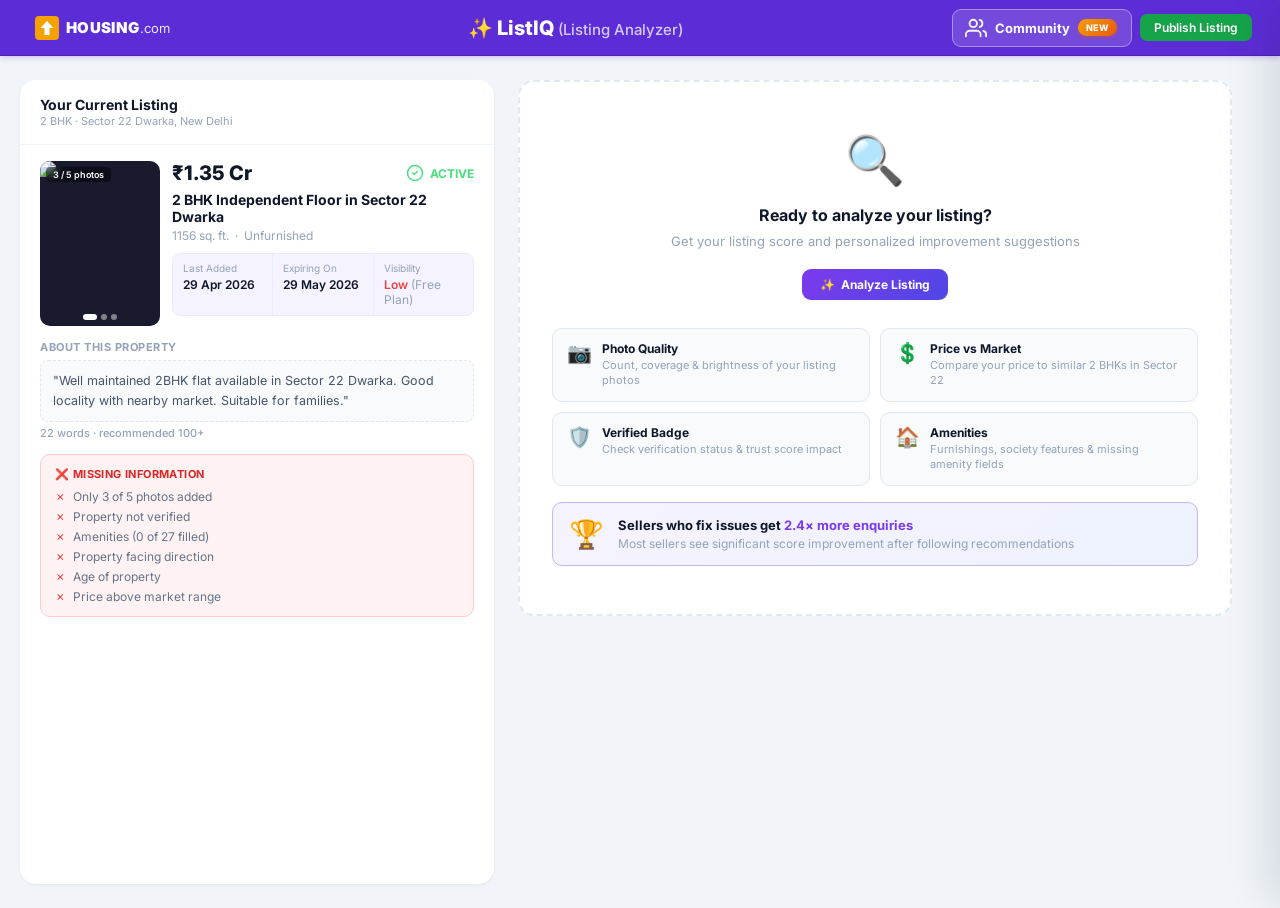
==== commit 9a51aeb0: "Final Code with community feature integrated" ====
--- a/index.html
+++ b/index.html
@@ -119,7 +119,7 @@
 .hdr-center{flex:1;display:flex;align-items:center;gap:12px;justify-content:center}
 .page-title{font-size:20px;font-weight:800;color:#fff}
 .ai-badge{background:rgba(255,255,255,.18);border:1px solid rgba(255,255,255,.3);color:#fff;font-size:10px;font-weight:700;padding:3px 9px;border-radius:20px;letter-spacing:.3px}
-.hdr-right{display:flex;gap:8px;align-items:center}
+.hdr-right{display:flex;gap:8px;align-items:center;flex-wrap:wrap;justify-content:flex-end}
 .btn-sm{padding:6px 14px;border-radius:7px;font-size:12px;font-weight:600;cursor:pointer;border:none;font-family:'Inter',sans-serif;transition:var(--transition)}
 .btn-outline{background:rgba(255,255,255,.12);border:1.5px solid rgba(255,255,255,.35);color:#fff}
 .btn-red{background:#C0392B;color:#fff}
@@ -1457,6 +1457,10 @@
 #sideDrawerMiniSerp.side-drawer-mini-serp .phone-frame .ms-contact{font-size:8px;padding:3px 10px;border-radius:4px;align-self:flex-end;width:auto;text-align:center;margin-top:1px;flex-shrink:0}
 #sideDrawerMiniSerp.side-drawer-mini-serp .phone-frame .ms-your-badge{font-size:7px;padding:1px 5px}
 
+.comm-nav-btn{display:inline-flex;align-items:center;gap:8px;padding:7px 14px 7px 12px;border-radius:9px;background:rgba(255,255,255,.14);border:1.5px solid rgba(255,255,255,.38);color:#fff;font-size:13px;font-weight:700;text-decoration:none;font-family:'Inter',sans-serif;transition:.2s}
+.comm-nav-btn:hover{background:rgba(255,255,255,.22);text-decoration:none;transform:translateY(-1px)}
+.comm-nav-btn svg{flex-shrink:0;opacity:.95}
+.comm-new-pill{font-size:9px;font-weight:800;letter-spacing:.5px;background:linear-gradient(135deg,#F59E0B,#EA580C);color:#fff;padding:3px 8px;border-radius:999px;box-shadow:0 1px 4px rgba(234,88,12,.45)}
 </style>
 </head>
 <body>
@@ -1479,7 +1483,12 @@
     <div class="page-title">✨ ListIQ <span style="font-size:15px;font-weight:500;opacity:.75">(Listing Analyzer)</span></div>
   </div>
   <div class="hdr-right">
-<button class="btn-sm" onclick="publishListing()" style="background:#16A34A;color:#fff">Publish Listing</button>
+    <a href="community.html" class="comm-nav-btn" title="Community Q&amp;A — new">
+      <svg width="22" height="22" viewBox="0 0 24 24" fill="none" aria-hidden="true"><path d="M17 21v-2a4 4 0 0 0-4-4H5a4 4 0 0 0-4 4v2" stroke="currentColor" stroke-width="2" stroke-linecap="round"/><circle cx="9" cy="7" r="4" stroke="currentColor" stroke-width="2"/><path d="M23 21v-2a4 4 0 0 0-3-3.87M16 3.13a4 4 0 0 1 0 7.75" stroke="currentColor" stroke-width="2" stroke-linecap="round"/></svg>
+      <span>Community</span>
+      <span class="comm-new-pill">NEW</span>
+    </a>
+    <button class="btn-sm" onclick="publishListing()" style="background:#16A34A;color:#fff">Publish Listing</button>
   </div>
 </header>
 
@@ -1771,7 +1780,7 @@
               <span class="sev-pill sev-red">CRITICAL</span>
             </div>
             <div class="issue-desc" id="issuePhotoDesc">You have 3 photos. Minimum recommended is <strong>5 photos</strong>. Missing: <strong>kitchen, bathroom, bedroom 2</strong> — add these to reach the minimum of 5 photos.</div>
-            <div class="issue-impact impact-red">📉 Missing photos = 68% fewer leads</div>
+            <div class="issue-impact impact-red" id="photoIssueImpact">📉 Missing photos = 68% fewer leads</div>
             <div class="preview-strip" id="prev1" onclick="togglePreview(1)">
               <div class="ptog"></div>
               <div class="prev-label">🔍 Check listing boost</div>
@@ -1884,7 +1893,7 @@
                   <div class="po-icon">✨</div>
                   <div>
                     <div class="po-label">Auto-fill from society</div>
-                    <div class="po-sub">AI adds typical amenities for flats in Sector 22 Dwarka</div>
+                    <div class="po-sub">Adds typical amenities for flats in Sector 22 Dwarka</div>
                   </div>
                 </div>
                 <div class="po-option" onclick="openAmenitiesModal()">
@@ -2626,6 +2635,7 @@
 <script>
 let analysisComplete = false;
 let fixesApplied = 0;
+let amenitiesCount = 0;
 const fixedIssues = {1:false,2:false,3:false,4:false,5:false,6:false};
 const totalFixes = 6;
 
@@ -3198,6 +3208,7 @@
 }
 
 function _updateAmenitiesUI(count) {
+  amenitiesCount = count;
   // Issue title
   const amenTitle = document.getElementById('amenitiesIssueTitle');
   if (amenTitle) amenTitle.textContent = count + ' of 27 amenities filled';
@@ -3359,7 +3370,15 @@
   const issueTitle = document.getElementById('issuePhotoTitle');
   if (issueTitle) issueTitle.textContent = needed === 0 ? 'Photos complete ✓' : 'Add ' + needed + ' more photo' + (needed !== 1 ? 's' : '');
   const issueDesc = document.getElementById('issuePhotoDesc');
-  if (issueDesc && needed > 0) issueDesc.innerHTML = 'You have ' + photoCount + ' photos. Minimum recommended is <strong>5 photos</strong>. Missing: <strong>kitchen, bathroom, bedroom 2</strong>.';
+  if (issueDesc) {
+    if (needed === 0) issueDesc.innerHTML = 'You have <strong>' + photoCount + ' photos</strong> — minimum reached! Add more for even better visibility.';
+    else issueDesc.innerHTML = 'You have <strong>' + photoCount + ' photos</strong>. Minimum recommended is <strong>5 photos</strong>. Missing: <strong>kitchen, bathroom, bedroom 2</strong>.';
+  }
+  const photoImpact = document.getElementById('photoIssueImpact');
+  if (photoImpact) {
+    if (needed === 0) { photoImpact.textContent = '✅ Minimum photos reached — listing now fully visible'; photoImpact.className = 'issue-impact impact-green'; }
+    else { photoImpact.textContent = '📉 Missing photos = 68% fewer leads'; photoImpact.className = 'issue-impact impact-red'; }
+  }
 
   // ── Verify dim card ──
   const dimVerify = document.getElementById('dimVerify');
@@ -3388,7 +3407,7 @@
   const compAmenities = document.getElementById('compAmenitiesYou');
   if (compAmenities) {
     const amFixed = scoreBreakdown.amenities > 0;
-    compAmenities.textContent = amFixed ? '1+ / 27' : '0 / 27';
+    compAmenities.textContent = amenitiesCount > 0 ? amenitiesCount + ' / 27' : '0 / 27';
     compAmenities.className = amFixed ? 'mkt-cell' : 'you-cell';
     compAmenities.style.color = amFixed ? '#16A34A' : '';
     compAmenities.style.fontWeight = amFixed ? '600' : '';
@@ -3424,7 +3443,7 @@
   const missAmenities = document.getElementById('missAmenities');
   if (missAmenities) { missAmenities.style.display = scoreBreakdown.amenities > 0 ? 'none' : 'flex'; }
   const amenitiesIssueTitle = document.getElementById('amenitiesIssueTitle');
-  if (amenitiesIssueTitle) amenitiesIssueTitle.textContent = scoreBreakdown.amenities > 0 ? '1+ of 27 amenities filled' : '0 of 27 amenities filled';
+  if (amenitiesIssueTitle) amenitiesIssueTitle.textContent = amenitiesCount > 0 ? amenitiesCount + ' of 27 amenities filled' : '0 of 27 amenities filled';
   const missFacing = document.getElementById('missFacing');
   if (missFacing) missFacing.style.display = (typeof fixedIssues !== 'undefined' && fixedIssues[5]) ? 'none' : 'flex';
   const missPrice = document.getElementById('missPrice');
@@ -3478,61 +3497,27 @@
   if (!files.length) return;
   const added = files.length;
 
-  // Current photo count tracking (starts at 2)
   const prevCount = parseInt(sessionStorage.getItem('photoCount') || '3');
   const newCount = Math.min(prevCount + added, 10);
   sessionStorage.setItem('photoCount', newCount);
   const needed = Math.max(0, 5 - newCount);
 
-  // Update listing card badges
-  const countBadge = document.getElementById('photoCountBadge');
-  if (countBadge) countBadge.textContent = newCount + ' Photo' + (newCount !== 1 ? 's' : '');
-  const warnBadge = document.getElementById('photoWarningBadge');
-  if (warnBadge) {
-    if (newCount >= 5) warnBadge.style.display = 'none';
-    else warnBadge.textContent = newCount + ' / 5 photos';
-  }
-
-  // Update score card photos dim
-  const dimStatus = document.getElementById('photosDimStatus');
-  if (dimStatus) dimStatus.textContent = newCount + ' photos · ' + needed + ' missing · No floor plan';
-  const dimFill = document.getElementById('dimPhotos');
-  if (dimFill) {
-    const pct = Math.min(27 + (newCount - 2) * 12, 100);
-    dimFill.style.width = pct + '%';
-    dimFill.style.background = newCount >= 5 ? '#16A34A' : '#EF4444';
-  }
-
-  // Update photo analysis badge
+  // Update score breakdown and let updateScore handle all DOM
+  scoreBreakdown.photos = Math.min(newCount * 3, 15);
+
+  // Update photo analysis badge (not covered by updateScore)
   const analysisBadge = document.getElementById('photoAnalysisBadge');
   if (analysisBadge) {
     analysisBadge.textContent = newCount + '/5 photos';
     if (newCount >= 5) { analysisBadge.style.background = '#DCFCE7'; analysisBadge.style.color = '#15803D'; }
   }
 
-  // Update issue #1 title and description
-  const issueTitle = document.getElementById('issuePhotoTitle');
-  if (issueTitle) {
-    if (needed === 0) issueTitle.textContent = 'Photos complete ✓';
-    else issueTitle.textContent = 'Add ' + needed + ' more photo' + (needed !== 1 ? 's' : '');
-  }
-  const issueDesc = document.getElementById('issuePhotoDesc');
-  if (issueDesc) {
-    if (needed === 0) issueDesc.innerHTML = 'You have <strong>' + newCount + ' photos</strong>. Minimum of 5 reached. Consider adding more for better results.';
-    else issueDesc.innerHTML = 'You have ' + newCount + ' photos. Minimum recommended is <strong>5 photos</strong>. Still missing ' + needed + ' more. add kitchen, bathroom, or living room.';
-  }
-
-  toast('📸 ' + added + ' photo' + (added > 1 ? 's' : '') + ' added. now ' + newCount + '/5 minimum');
-
-  // Close modal and update score
+  toast('📸 ' + added + ' photo' + (added > 1 ? 's' : '') + ' added — now ' + newCount + '/5 minimum');
+
   closeUploadModal();
   if (needed === 0) {
-    scoreBreakdown.photos = Math.min(newCount * 3, 15);
-    updateScore();
-    fixIssue(1, newCount + ' photos added. minimum reached!');
+    fixIssue(1, newCount + ' photos — minimum reached!');
   } else {
-    // Partial improvement. update score
-    scoreBreakdown.photos = Math.min(newCount * 3, 15);
     updateScore();
   }
   input.value = '';
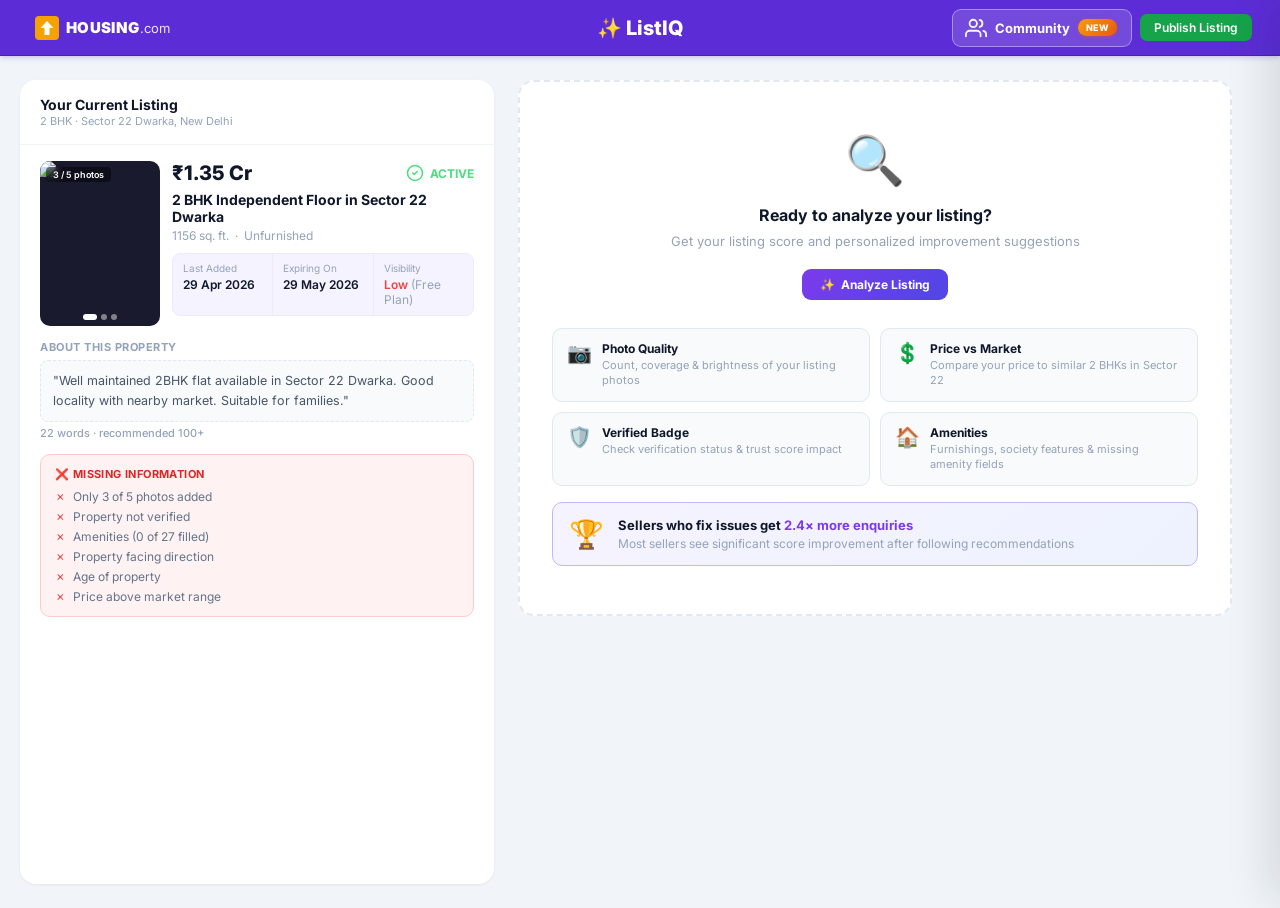
==== commit 329a45b1: "Added UI fixes" ====
--- a/index.html
+++ b/index.html
@@ -113,11 +113,11 @@
 body{font-family:'Inter',sans-serif;background:var(--bg);color:var(--text);font-size:14px;min-height:100vh;transition:var(--transition)}
 
 /* ── HEADER ── */
-.hdr{background:var(--hdr-bg);border-bottom:1px solid var(--hdr-border);height:56px;display:flex;align-items:center;padding:0 28px;gap:20px;position:sticky;top:0;z-index:100;box-shadow:var(--hdr-shadow);transition:var(--transition)}
-.logo{display:flex;align-items:center;line-height:1}
+.hdr{background:var(--hdr-bg);border-bottom:1px solid var(--hdr-border);height:56px;display:flex;align-items:center;justify-content:space-between;padding:0 28px;gap:20px;position:sticky;top:0;z-index:100;box-shadow:var(--hdr-shadow);transition:var(--transition)}
+.logo{display:flex;align-items:center;line-height:1;flex-shrink:0}
 .logo svg{display:block}
-.hdr-center{flex:1;display:flex;align-items:center;gap:12px;justify-content:center}
-.page-title{font-size:20px;font-weight:800;color:#fff}
+.hdr-center{position:absolute;left:50%;transform:translateX(-50%);display:flex;align-items:center;gap:12px;justify-content:center;pointer-events:none}
+.page-title{font-size:20px;font-weight:800;color:#fff;pointer-events:auto;white-space:nowrap}
 .ai-badge{background:rgba(255,255,255,.18);border:1px solid rgba(255,255,255,.3);color:#fff;font-size:10px;font-weight:700;padding:3px 9px;border-radius:20px;letter-spacing:.3px}
 .hdr-right{display:flex;gap:8px;align-items:center;flex-wrap:wrap;justify-content:flex-end}
 .btn-sm{padding:6px 14px;border-radius:7px;font-size:12px;font-weight:600;cursor:pointer;border:none;font-family:'Inter',sans-serif;transition:var(--transition)}
@@ -1480,7 +1480,7 @@
     </svg>
   </div>
   <div class="hdr-center">
-    <div class="page-title">✨ ListIQ <span style="font-size:15px;font-weight:500;opacity:.75">(Listing Analyzer)</span></div>
+    <div class="page-title">✨ ListIQ</div>
   </div>
   <div class="hdr-right">
     <a href="community.html" class="comm-nav-btn" title="Community Q&amp;A — new">
@@ -2171,7 +2171,7 @@
             </div>
           </div>
           <div>
-            <div style="font-size:11px;font-weight:700;color:var(--text3);text-transform:uppercase;letter-spacing:.5px;margin-bottom:9px;display:flex;align-items:center;justify-content:space-between">Top questions by buyers<span style="font-size:11px;font-weight:700;color:#7C3AED;cursor:pointer;text-transform:none;letter-spacing:0">View all 89 →</span></div>
+            <div style="font-size:11px;font-weight:700;color:var(--text3);text-transform:uppercase;letter-spacing:.5px;margin-bottom:9px;display:flex;align-items:center;justify-content:space-between">Top questions by buyers<a href="community.html" style="font-size:11px;font-weight:700;color:#7C3AED;cursor:pointer;text-transform:none;letter-spacing:0;text-decoration:none">View all 89 →</a></div>
             <div class="buyer-q-list" style="display:flex;flex-direction:column;gap:7px;margin-bottom:14px">
               <div style="background:var(--surface2);border:1px solid var(--border);border-radius:9px;padding:10px 12px;display:flex;gap:10px;align-items:flex-start"><div style="width:26px;height:26px;border-radius:50%;background:#E74C3C;display:flex;align-items:center;justify-content:center;font-size:11px;font-weight:700;color:#fff;flex-shrink:0">P</div><div style="flex:1"><div style="font-size:12.5px;font-weight:600;color:var(--text);margin-bottom:3px">How far is Sector 21 metro from this area? Is it walkable?</div><div style="font-size:11px;color:var(--text3);display:flex;align-items:center;gap:6px"><span>Priya S. · 2h ago</span><span style="background:#EDE9FE;color:#7C3AED;font-size:10px;padding:1px 6px;border-radius:4px;font-weight:600">Connectivity</span></div></div><div style="display:flex;flex-direction:column;gap:3px;align-items:flex-end;flex-shrink:0"><div style="font-size:10px;color:var(--text3)">💬 12</div><div style="font-size:10px;color:var(--text3)">👍 34</div></div></div>
               <div style="background:var(--surface2);border:1px solid var(--border);border-radius:9px;padding:10px 12px;display:flex;gap:10px;align-items:flex-start"><div style="width:26px;height:26px;border-radius:50%;background:#3B82F6;display:flex;align-items:center;justify-content:center;font-size:11px;font-weight:700;color:#fff;flex-shrink:0">A</div><div style="flex:1"><div style="font-size:12.5px;font-weight:600;color:var(--text);margin-bottom:3px">Are Mount Carmel or Paramount school easy to reach from Sector 22?</div><div style="font-size:11px;color:var(--text3);display:flex;align-items:center;gap:6px"><span>Arjun M. · 5h ago</span><span style="background:#EDE9FE;color:#7C3AED;font-size:10px;padding:1px 6px;border-radius:4px;font-weight:600">Schools</span></div></div><div style="display:flex;flex-direction:column;gap:3px;align-items:flex-end;flex-shrink:0"><div style="font-size:10px;color:var(--text3)">💬 8</div><div style="font-size:10px;color:var(--text3)">👍 21</div></div></div>
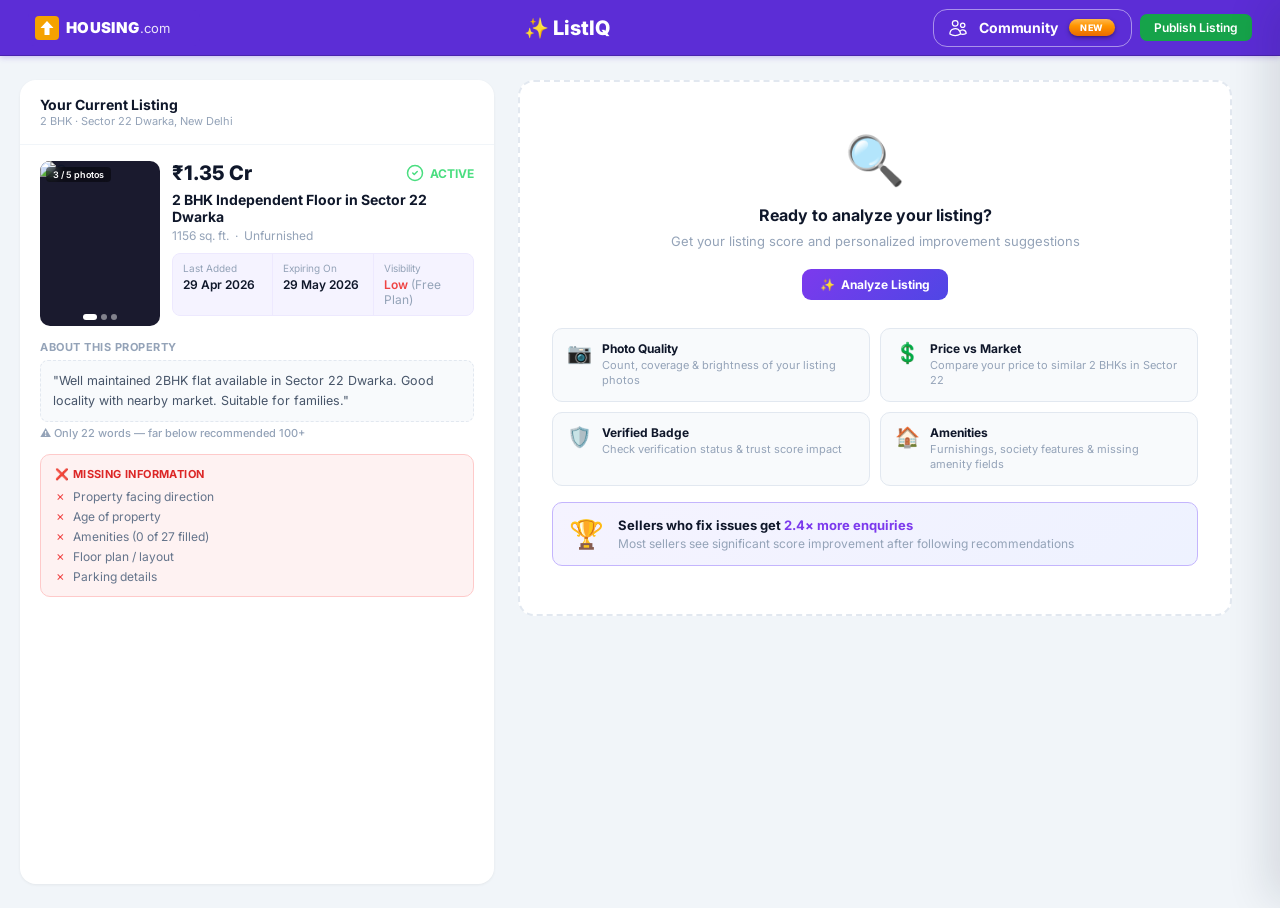
==== commit 9790560e: "New code has been updated" ====
--- a/index.html
+++ b/index.html
@@ -94,14 +94,20 @@
 [data-theme="dark"] .prop-price-sub{color:var(--text3)}
 [data-theme="dark"] .prop-meta{color:var(--text3)}
 [data-theme="dark"] .desc-warn{color:#FCA5A5}
+[data-theme="dark"] .missing-info-box{background:#2D1515;border-color:#7F1D1D}
+[data-theme="dark"] .missing-info-box .missing-info-title{color:#FCA5A5}
+[data-theme="dark"] .missing-info-box .missing-info-row{color:#8B949E}
 [data-theme="dark"] .analyze-btn:hover{box-shadow:0 4px 12px rgba(124,58,237,.5)}
 [data-theme="dark"] .score-card{background:linear-gradient(135deg,#2A0A6B 0%,#4A1DAB 55%,#6D28D9 100%)}
 [data-theme="dark"] .issues-card,[data-theme="dark"] .desc-card,[data-theme="dark"] .photo-card,[data-theme="dark"] .comp-card,[data-theme="dark"] .listing-card,[data-theme="dark"] .empty-state,[data-theme="dark"] .analyzing{box-shadow:0 1px 6px rgba(0,0,0,.4)}
 [data-theme="dark"] .photo-thumb{filter:brightness(.85)}
 [data-theme="dark"] .apply-all-btn:hover{background:#6D28D9}
 [data-theme="dark"] .gen-btn:hover{opacity:.85}
-[data-theme="dark"] .final-cta{background:linear-gradient(100deg,#0F0640,#2D1195 40%,#5C2DD6 80%,#7B45E8)}
-[data-theme="dark"] .fc-btn{background:var(--surface);color:#7C3AED}
+[data-theme="dark"] #aiFixAllStrip{background:linear-gradient(135deg,#1A1040,#1E1B4B);border-color:#4C1D95}
+[data-theme="dark"] #aiFixAllStrip div:first-child div:first-child{color:#A78BFA}
+[data-theme="dark"] #aiFixAllStrip div:first-child div:last-child{color:#C4B5FD}
+[data-theme="dark"] .final-cta{background:linear-gradient(135deg,#1A0547 0%,#2D1080 30%,#3B0D8C 55%,#5C2DD6 75%,#7040DC 100%)}
+[data-theme="dark"] .fc-btn{background:rgba(255,255,255,.12);border-color:rgba(255,255,255,.2)}
 [data-theme="dark"] .estimate-box{background:linear-gradient(135deg,#2D1E0F,#1C1205);border-color:#92400E}
 [data-theme="dark"] .est-after{background:linear-gradient(135deg,#0D2018,#0A1A10);border-color:#14532D}
 [data-theme="dark"] .est-after .est-title{color:#4ADE80}
@@ -113,15 +119,74 @@
 body{font-family:'Inter',sans-serif;background:var(--bg);color:var(--text);font-size:14px;min-height:100vh;transition:var(--transition)}
 
 /* ── HEADER ── */
-.hdr{background:var(--hdr-bg);border-bottom:1px solid var(--hdr-border);height:56px;display:flex;align-items:center;justify-content:space-between;padding:0 28px;gap:20px;position:sticky;top:0;z-index:100;box-shadow:var(--hdr-shadow);transition:var(--transition)}
-.logo{display:flex;align-items:center;line-height:1;flex-shrink:0}
+.hdr{background:var(--hdr-bg);border-bottom:1px solid var(--hdr-border);height:56px;display:flex;align-items:center;padding:0 28px;gap:20px;position:sticky;top:0;z-index:100;box-shadow:var(--hdr-shadow);transition:var(--transition)}
+.logo{display:flex;align-items:center;line-height:1}
 .logo svg{display:block}
-.hdr-center{position:absolute;left:50%;transform:translateX(-50%);display:flex;align-items:center;gap:12px;justify-content:center;pointer-events:none}
-.page-title{font-size:20px;font-weight:800;color:#fff;pointer-events:auto;white-space:nowrap}
+.hdr-center{flex:1;display:flex;align-items:center;gap:12px;justify-content:center}
+.page-title{font-size:20px;font-weight:800;color:#fff}
 .ai-badge{background:rgba(255,255,255,.18);border:1px solid rgba(255,255,255,.3);color:#fff;font-size:10px;font-weight:700;padding:3px 9px;border-radius:20px;letter-spacing:.3px}
-.hdr-right{display:flex;gap:8px;align-items:center;flex-wrap:wrap;justify-content:flex-end}
+.hdr-right{display:flex;gap:8px;align-items:center}
+/* Community header CTA — match reference: outlined chip, users icon, white NEW on orange pill */
+.comm-nav-btn{
+  display:inline-flex;
+  align-items:center;
+  box-sizing:border-box;
+  padding:8px 16px 8px 14px;
+  border-radius:14px;
+  text-decoration:none;
+  font-family:inherit;
+  -webkit-font-smoothing:antialiased;
+  color:#fff;
+  background:transparent;
+  border:1.5px solid rgba(255,255,255,.48);
+  transition:background .2s ease,border-color .2s ease;
+  white-space:nowrap;
+}
+.comm-nav-btn:hover{
+  background:rgba(255,255,255,.1);
+  border-color:rgba(255,255,255,.62);
+  text-decoration:none;
+}
+[data-theme="dark"] .comm-nav-btn{
+  border-color:rgba(255,255,255,.38);
+  background:rgba(255,255,255,.06);
+}
+[data-theme="dark"] .comm-nav-btn:hover{
+  background:rgba(255,255,255,.12);
+  border-color:rgba(255,255,255,.5);
+}
+.comm-nav-ico{
+  width:20px;
+  height:20px;
+  flex-shrink:0;
+  margin-right:11px;
+  color:#fff;
+}
+.comm-nav-label{
+  font-size:14px;
+  font-weight:700;
+  letter-spacing:-.015em;
+  margin-right:12px;
+}
+.comm-new-pill{
+  flex-shrink:0;
+  display:inline-flex;
+  align-items:center;
+  justify-content:center;
+  font-size:9px;
+  font-weight:800;
+  letter-spacing:.55px;
+  text-transform:uppercase;
+  color:#fff;
+  padding:4px 11px;
+  border-radius:999px;
+  line-height:1;
+  background:linear-gradient(180deg,#FFB84D 0%,#FF9500 40%,#EA6A00 100%);
+  box-shadow:0 2px 5px rgba(0,0,0,.28),0 1px 2px rgba(0,0,0,.2);
+}
 .btn-sm{padding:6px 14px;border-radius:7px;font-size:12px;font-weight:600;cursor:pointer;border:none;font-family:'Inter',sans-serif;transition:var(--transition)}
-.btn-outline{background:rgba(255,255,255,.12);border:1.5px solid rgba(255,255,255,.35);color:#fff}
+.btn-outline{background:rgba(255,255,255,.12);border:1.5px solid rgba(255,255,255,.35);color:#fff;text-decoration:none;display:inline-flex;align-items:center;justify-content:center}
+.btn-outline:hover{background:rgba(255,255,255,.2);text-decoration:none}
 .btn-red{background:#C0392B;color:#fff}
 
 /* ── DARK MODE TOGGLE ── */
@@ -514,7 +579,7 @@
 .dim-status{font-size:10px;color:rgba(255,255,255,.5);margin-top:5px}
 
 /* ── ISSUES ── */
-.issues-card{background:var(--surface);border-radius:16px;box-shadow:0 1px 3px rgba(0,0,0,.06);overflow:hidden;display:none;transition:var(--transition)}
+.issues-card{background:var(--surface);border-radius:16px;box-shadow:0 1px 3px rgba(0,0,0,.06);overflow:visible;display:none;transition:var(--transition)}
 .issues-card.show{display:block}
 .issues-head{padding:18px 24px;border-bottom:1px solid var(--border2);display:flex;align-items:center;justify-content:space-between}
 .issues-title{font-size:14px;font-weight:700;color:var(--text);display:flex;align-items:center;gap:8px}
@@ -525,7 +590,7 @@
 .issue-item{padding:16px 24px;border-bottom:1px solid var(--border2);display:flex;align-items:flex-start;gap:14px;transition:background .2s}
 .issue-item:last-child{border-bottom:none}
 .issue-item:hover{background:var(--issue-hover)}
-.issue-item.fixed{background:var(--issue-fixed);opacity:.7}
+.issue-item.fixed{background:var(--issue-fixed)}
 .issue-icon{width:36px;height:36px;border-radius:10px;display:flex;align-items:center;justify-content:center;font-size:16px;flex-shrink:0}
 .ic-red{background:var(--ic-red)}
 .ic-orange{background:var(--ic-orange)}
@@ -534,15 +599,15 @@
 .issue-title{font-size:13px;font-weight:700;color:var(--text);margin-bottom:3px;display:flex;align-items:center;gap:8px}
 .issue-desc{font-size:12px;color:var(--text2);line-height:1.5;margin-bottom:6px}
 .issue-impact{font-size:11px;font-weight:600;display:flex;align-items:center;gap:4px}
-.impact-red{color:#EF4444}
-.impact-orange{color:#F97316}
-.impact-green{color:#16A34A}
-.impact-yellow{color:#EAB308}
+.impact-red{color:#F87171}
+.impact-orange{color:#FB923C}
+.impact-green{color:#4ADE80}
+.impact-yellow{color:#FBBF24}
 .issue-action{flex-shrink:0;padding-top:2px}
 .fix-btn{background:none;border:1.5px solid var(--fix-btn-border);color:var(--fix-btn-c);padding:5px 12px;border-radius:7px;font-size:11px;font-weight:600;cursor:pointer;transition:.2s;font-family:'Inter',sans-serif;white-space:nowrap}
 .fix-btn:hover{border-color:#7C3AED;color:#7C3AED;background:var(--fix-btn-hover-bg)}
-.fix-btn.ai{background:linear-gradient(135deg,#7C3AED,#4F46E5);color:#fff;border:none}
-.fix-btn.ai:hover{opacity:.9}
+.fix-btn.ai{background:none;color:var(--fix-btn-c);border:1.5px solid var(--fix-btn-border)}
+.fix-btn.ai:hover{border-color:#7C3AED;color:#7C3AED;background:var(--fix-btn-hover-bg)}
 .fix-btn.done{background:var(--issue-fixed);border-color:#86EFAC;color:#16A34A;cursor:default}
 .sev-pill{font-size:9px;font-weight:700;padding:2px 7px;border-radius:8px;flex-shrink:0}
 .sev-red{background:var(--sev-red-bg);color:var(--sev-red-c)}
@@ -615,17 +680,17 @@
 .est-after .est-text{color:#166534}
 
 /* ── FINAL CTA ── */
-.final-cta{background:linear-gradient(100deg,#4A22B0 0%,#5C2DD6 50%,#7040DC 100%);border-radius:16px;padding:20px 24px;color:#fff;text-align:center;display:none;box-shadow:0 6px 28px rgba(92,45,214,.35)}
+.final-cta{background:linear-gradient(135deg,#2D0A7A 0%,#4A1DAB 30%,#5C2DD6 55%,#7C3AED 75%,#9B6FE8 100%);border-radius:16px;padding:20px 24px;color:#fff;text-align:center;display:none;box-shadow:0 8px 32px rgba(92,45,214,.4)}
 .final-cta.show{display:block}
-.fc-title{font-size:18px;font-weight:800;margin-bottom:8px}
+.fc-title{font-size:18px;font-weight:800;color:#fff;margin-bottom:8px}
 .fc-sub{font-size:13px;color:rgba(255,255,255,.75);margin-bottom:20px;line-height:1.6}
-.fc-score-row{display:flex;align-items:center;justify-content:center;gap:16px;margin-bottom:20px}
+.fc-score-row{display:flex;align-items:center;justify-content:center;gap:14px;margin-bottom:14px}
 .fc-score{text-align:center}
-.fc-score-num{font-size:32px;font-weight:900}
-.fc-score-label{font-size:11px;color:rgba(255,255,255,.6)}
-.fc-arrow{font-size:24px;color:rgba(255,255,255,.5)}
-.fc-btn{background:#fff;color:#7C3AED;border:none;padding:12px 28px;border-radius:10px;font-size:14px;font-weight:700;cursor:pointer;font-family:'Inter',sans-serif;transition:.2s}
-.fc-btn:hover{transform:translateY(-1px);box-shadow:0 4px 16px rgba(0,0,0,.2)}
+.fc-score-num{font-size:24px;font-weight:800}
+.fc-score-label{font-size:10px;color:rgba(255,255,255,.6);margin-top:2px}
+.fc-arrow{font-size:16px;color:rgba(255,255,255,.45)}
+.fc-btn{background:rgba(255,255,255,.15);backdrop-filter:blur(8px);color:#fff;border:1.5px solid rgba(255,255,255,.3);padding:9px 22px;border-radius:9px;font-size:13px;font-weight:600;cursor:pointer;font-family:'Inter',sans-serif;transition:.2s}
+.fc-btn:hover{background:rgba(255,255,255,.25);transform:translateY(-1px);box-shadow:0 4px 12px rgba(0,0,0,.15)}
 
 /* ── UPLOAD MODAL ── */
 .modal-overlay{position:fixed;inset:0;background:rgba(0,0,0,.45);z-index:900;display:none;align-items:center;justify-content:center;padding:20px;backdrop-filter:blur(3px)}
@@ -696,7 +761,7 @@
 .um-skip a:hover{color:#64748B}
 
 /* ── PRICE OPTIONS POPOVER ── */
-.price-options{display:none;position:absolute;right:0;top:calc(100% + 6px);background:var(--surface);border:1.5px solid var(--border);border-radius:12px;box-shadow:0 8px 24px rgba(0,0,0,.12);z-index:50;min-width:220px;overflow:hidden;animation:fadeUp .2s ease}
+.price-options{display:none;position:absolute;right:0;top:calc(100% + 6px);background:var(--surface);border:1.5px solid var(--border);border-radius:12px;box-shadow:0 8px 24px rgba(0,0,0,.12);z-index:500;min-width:220px;overflow:hidden;animation:fadeUp .2s ease}
 .price-options.open{display:block}
 [data-theme="dark"] .price-options{box-shadow:0 8px 24px rgba(0,0,0,.4)}
 .po-option{display:flex;align-items:flex-start;gap:10px;padding:12px 14px;cursor:pointer;transition:.15s;border-bottom:1px solid var(--border2)}
@@ -824,7 +889,8 @@
 .atab-panel.on{display:block}
 
 /* ── PREVIEW RANK TOGGLE ── */
-.preview-strip{display:flex;align-items:center;gap:8px;background:var(--surface2);border:1.5px dashed var(--border);border-radius:8px;padding:8px 12px;margin-top:9px;cursor:pointer;transition:.2s;user-select:none;min-height:38px}
+.preview-strip{display:flex;align-items:center;gap:8px;background:var(--surface2);border:1.5px dashed var(--border);border-radius:8px;padding:0 12px;cursor:pointer;user-select:none;max-height:0;min-height:0;overflow:hidden;opacity:0;margin-top:0;pointer-events:none;transition:opacity .2s,max-height .25s ease,margin-top .2s,padding .2s,min-height .2s}
+.issue-item:hover .preview-strip,.preview-strip.on{opacity:1;max-height:60px;min-height:38px;margin-top:9px;padding:8px 12px;pointer-events:auto}
 .preview-strip:hover{border-color:#7C3AED;background:var(--surface3)}
 .preview-strip.on{background:#F5F3FF;border-color:#7C3AED;border-style:solid}
 [data-theme="dark"] .preview-strip.on{background:#1A1040}
@@ -858,7 +924,11 @@
 /* per-photo analysis cards */
 .photo-analysis-list{display:flex;flex-direction:column;gap:10px;padding:12px 24px 16px}
 .pa-card{border-radius:10px;border:1px solid var(--border);overflow:hidden;background:var(--surface2)}
-.pa-header{display:flex;align-items:center;gap:10px;padding:10px 14px;background:var(--surface);border-bottom:1px solid var(--border2)}
+.pa-header{display:flex;align-items:center;gap:10px;padding:10px 14px;background:var(--surface);border-bottom:1px solid var(--border2);cursor:pointer;user-select:none}
+.pa-chevron{margin-left:auto;font-size:11px;color:var(--text3);transition:transform .25s;flex-shrink:0}
+.pa-card.collapsed .pa-chevron{transform:rotate(-90deg)}
+.pa-card.collapsed .pa-body{display:none}
+.pa-card.collapsed .pa-header{border-bottom:none}
 .pa-icon{font-size:18px}
 .pa-name{font-size:12.5px;font-weight:700;color:var(--text);flex:1}
 .pa-status{font-size:10px;font-weight:700;padding:2px 8px;border-radius:6px}
@@ -888,8 +958,8 @@
 
 /* ── PHONE FRAME. iPhone 14/15 aspect 390×844; height capped so tier caption stays in view ── */
 .phone-preview-device{
-  --phone-caption-reserve: clamp(100px, 17vh, 142px);
-  --phone-layout-chrome: 88px;
+  --phone-caption-reserve: 30px;
+  --phone-layout-chrome: 20px;
   --phone-max-h: calc(100svh - var(--phone-layout-chrome) - var(--phone-caption-reserve));
   width:100%;
   max-width:100%;
@@ -1107,6 +1177,14 @@
 .ms-your-photo{height:28px;background:linear-gradient(135deg,#E8ECF0,#D1D5DB);display:flex;align-items:center;justify-content:center;font-size:18px;position:relative}
 [data-theme="dark"] .ms-your-photo{background:linear-gradient(135deg,#21262D,#2D333B)}
 .ms-your-badge{position:absolute;top:3px;right:3px;background:#7C3AED;color:#fff;font-size:7px;font-weight:700;padding:1px 4px;border-radius:3px}
+.phone-frame-wrap{position:relative}
+.race-arrows{position:absolute;right:calc(100% + 5px);top:10%;bottom:10%;width:14px;overflow:hidden;pointer-events:none;border-radius:7px;transition:opacity .5s ease}
+.race-arr{position:absolute;bottom:-16px;left:2px;color:#7C3AED;font-size:14px;font-weight:900;line-height:1;animation:raceUp 1.6s ease-in-out infinite}
+.race-arr:nth-child(2){animation-delay:.4s}
+.race-arr:nth-child(3){animation-delay:.8s}
+.race-arr:nth-child(4){animation-delay:1.2s}
+[data-theme="dark"] .race-arr{color:#A78BFA}
+@keyframes raceUp{0%{bottom:-16px;opacity:0}20%{opacity:1}75%{opacity:.9}100%{bottom:110%;opacity:0}}
 .ms-your-body{padding:5px 8px;display:flex;flex-direction:column;gap:2px}
 .ms-your-title{font-size:9px;font-weight:700;color:var(--text);line-height:1.3}
 .ms-your-price{font-size:10px;font-weight:800;color:var(--text)}
@@ -1223,14 +1301,14 @@
 /* ── SIDE SLIDE PANEL (right) ── */
 .side-drawer-backdrop{position:fixed;inset:0;background:rgba(15,23,42,.45);opacity:0;visibility:hidden;transition:opacity .3s ease,visibility .3s;z-index:200;backdrop-filter:blur(2px)}
 .side-drawer-backdrop.is-open{opacity:1;visibility:visible}
-.side-drawer{position:fixed;top:0;right:0;bottom:0;width:min(440px,100vw);max-width:100%;min-height:0;background:var(--surface);border-left:1px solid var(--border);box-shadow:-12px 0 40px rgba(15,23,42,.12);z-index:201;display:flex;flex-direction:column;transform:translateX(100%);transition:transform .35s cubic-bezier(.22,1,.36,1);will-change:transform}
+.side-drawer{position:fixed;top:0;right:0;bottom:0;width:min(500px,100vw);max-width:100%;min-height:0;background:var(--surface);border-left:1px solid var(--border);box-shadow:-12px 0 40px rgba(15,23,42,.12);z-index:201;display:flex;flex-direction:column;transform:translateX(100%);transition:transform .35s cubic-bezier(.22,1,.36,1);will-change:transform}
 [data-theme="dark"] .side-drawer{box-shadow:-12px 0 40px rgba(0,0,0,.45)}
 .side-drawer.is-open{transform:translateX(0)}
 .side-drawer-head{flex-shrink:0;display:flex;align-items:center;justify-content:space-between;padding:16px 20px;border-bottom:1px solid var(--border2);background:var(--surface2)}
 .side-drawer-title{font-size:15px;font-weight:700;color:var(--text)}
 .side-drawer-close{width:36px;height:36px;border-radius:9px;border:1px solid var(--border);background:var(--surface);color:var(--text2);font-size:20px;line-height:1;cursor:pointer;display:flex;align-items:center;justify-content:center;transition:var(--transition)}
 .side-drawer-close:hover{background:var(--surface3);color:var(--text);border-color:var(--text4)}
-.side-drawer-body{flex:1;min-height:0;display:flex;flex-direction:column;overflow-x:hidden;overflow-y:auto;padding:16px 18px 20px;color:var(--text2);font-size:13px;line-height:1.55;-webkit-overflow-scrolling:touch}
+.side-drawer-body{flex:1;min-height:0;display:flex;flex-direction:column;overflow-x:hidden;overflow-y:auto;padding:8px 10px 12px;color:var(--text2);font-size:13px;line-height:1.55;-webkit-overflow-scrolling:touch}
 .side-drawer-confetti-canvas{
   position:absolute;
   inset:0;
@@ -1377,25 +1455,22 @@
   padding:16px 12px;
 }
 
-/* YOUR card slides up after drawer opens */
-#sideDrawerMiniSerp.side-drawer-mini-serp .ms-your.ms-your-rank-pending{
-  transform:translateY(var(--rank-pull, 0px));
-  z-index:2;
-  transition:none;
-}
-#sideDrawerMiniSerp.side-drawer-mini-serp .ms-your.ms-your-rank-pending.ms-your-rank-armed{
-  transition:transform .95s cubic-bezier(.34,1.45,.64,1);
-}
-#sideDrawerMiniSerp.side-drawer-mini-serp .ms-your.ms-your-rank-pending.ms-your-rank-run{
-  transform:translateY(0);
-}
+/* Ladder climb — cards use absolute top positioning, JS drives the animation */
+#sideDrawerMiniSerp .ms-your{border-radius:8px}
+#sideDrawerMiniSerp .ms-card{border-radius:8px}
 
 /* Phone mock in drawer: wins over generic #sideDrawerMiniSerp … tablet SERP rules */
 /* Drawer: extra chrome (panel header + body padding) so phone shortens and caption fits */
 #sideDrawerMiniSerp .phone-preview-device{
-  --phone-layout-chrome: 102px;
+  --phone-layout-chrome: 20px;
+  --phone-caption-reserve: 30px;
   margin-left:auto;
   margin-right:auto;
+  width:100%;
+}
+#sideDrawerMiniSerp .phone-frame{
+  width:min(480px,100%);
+  max-height:calc(100svh - 60px);
 }
 /* Phone in drawer: higher specificity beats #sideDrawerMiniSerp.side-drawer-mini-serp .ms-* tablet rules */
 #sideDrawerMiniSerp.side-drawer-mini-serp .phone-frame .ms-cards{
@@ -1457,10 +1532,6 @@
 #sideDrawerMiniSerp.side-drawer-mini-serp .phone-frame .ms-contact{font-size:8px;padding:3px 10px;border-radius:4px;align-self:flex-end;width:auto;text-align:center;margin-top:1px;flex-shrink:0}
 #sideDrawerMiniSerp.side-drawer-mini-serp .phone-frame .ms-your-badge{font-size:7px;padding:1px 5px}
 
-.comm-nav-btn{display:inline-flex;align-items:center;gap:8px;padding:7px 14px 7px 12px;border-radius:9px;background:rgba(255,255,255,.14);border:1.5px solid rgba(255,255,255,.38);color:#fff;font-size:13px;font-weight:700;text-decoration:none;font-family:'Inter',sans-serif;transition:.2s}
-.comm-nav-btn:hover{background:rgba(255,255,255,.22);text-decoration:none;transform:translateY(-1px)}
-.comm-nav-btn svg{flex-shrink:0;opacity:.95}
-.comm-new-pill{font-size:9px;font-weight:800;letter-spacing:.5px;background:linear-gradient(135deg,#F59E0B,#EA580C);color:#fff;padding:3px 8px;border-radius:999px;box-shadow:0 1px 4px rgba(234,88,12,.45)}
 </style>
 </head>
 <body>
@@ -1483,10 +1554,9 @@
     <div class="page-title">✨ ListIQ</div>
   </div>
   <div class="hdr-right">
-    <a href="community.html" class="comm-nav-btn" title="Community Q&amp;A — new">
-      <svg width="22" height="22" viewBox="0 0 24 24" fill="none" aria-hidden="true"><path d="M17 21v-2a4 4 0 0 0-4-4H5a4 4 0 0 0-4 4v2" stroke="currentColor" stroke-width="2" stroke-linecap="round"/><circle cx="9" cy="7" r="4" stroke="currentColor" stroke-width="2"/><path d="M23 21v-2a4 4 0 0 0-3-3.87M16 3.13a4 4 0 0 1 0 7.75" stroke="currentColor" stroke-width="2" stroke-linecap="round"/></svg>
-      <span>Community</span>
-      <span class="comm-new-pill">NEW</span>
+    <a href="community.html" class="comm-nav-btn" title="Community Q&amp;A" aria-label="Community — new">
+      <svg class="comm-nav-ico" xmlns="http://www.w3.org/2000/svg" fill="none" viewBox="0 0 24 24" aria-hidden="true"><path stroke="currentColor" stroke-linecap="round" stroke-linejoin="round" stroke-width="1.5" d="M15 19.128a9.38 9.38 0 0 0 2.625.372 9.337 9.337 0 0 0 4.121-.952 4.125 4.125 0 0 0-7.433-2.554M15 19.128v-.003c0-1.113-.285-2.16-.786-3.07M15 19.128v.106A12.318 12.318 0 0 1 8.624 21c-2.331 0-4.512-.645-6.374-1.766l-.001-.109a6.375 6.375 0 0 1 11.964-3.07M12 6.375a3.375 3.375 0 1 1-6.75 0 3.375 3.375 0 0 1 6.75 0zm8.25 2.25a2.625 2.625 0 1 1-5.25 0 2.625 2.625 0 0 1 5.25 0z"/></svg>
+      <span class="comm-nav-label">Community</span><span class="comm-new-pill">NEW</span>
     </a>
     <button class="btn-sm" onclick="publishListing()" style="background:#16A34A;color:#fff">Publish Listing</button>
   </div>
@@ -1580,22 +1650,20 @@
       <div>
         <div style="font-size:11px;font-weight:700;color:#94A3B8;text-transform:uppercase;letter-spacing:.5px;margin-bottom:6px">About this property</div>
         <div class="prop-desc">"Well maintained 2BHK flat available in Sector 22 Dwarka. Good locality with nearby market. Suitable for families."</div>
-        <div class="desc-warn">22 words · recommended 100+</div>
-      </div>
-
-      <!-- Missing fields -->
-      <div style="background:#FEF2F2;border-radius:10px;padding:12px 14px;border:1px solid #FECACA" id="missingInfoBox">
-        <div style="font-size:11px;font-weight:700;color:#DC2626;margin-bottom:8px;text-transform:uppercase;letter-spacing:.4px">❌ Missing Information</div>
-        <div style="display:flex;flex-direction:column;gap:5px" id="missingInfoList">
-          <div style="font-size:12px;color:#64748B;display:flex;align-items:center;gap:7px" id="missPhotos"><span style="color:#EF4444">✗</span> <span>Only 3 of 5 photos added</span></div>
-          <div style="font-size:12px;color:#64748B;display:flex;align-items:center;gap:7px" id="missVerify"><span style="color:#EF4444">✗</span> Property not verified</div>
-          <div style="font-size:12px;color:#64748B;display:flex;align-items:center;gap:7px" id="missAmenities"><span style="color:#EF4444">✗</span> Amenities (0 of 27 filled)</div>
-          <div style="font-size:12px;color:#64748B;display:flex;align-items:center;gap:7px" id="missFacing"><span style="color:#EF4444">✗</span> Property facing direction</div>
-          <div style="font-size:12px;color:#64748B;display:flex;align-items:center;gap:7px" id="missAge"><span style="color:#EF4444">✗</span> Age of property</div>
-          <div style="font-size:12px;color:#64748B;display:flex;align-items:center;gap:7px" id="missPrice"><span style="color:#EF4444">✗</span> Price above market range</div>
-        </div>
-      </div>
-
+        <div class="desc-warn">⚠ Only 22 words — far below recommended 100+</div>
+      </div>
+
+      <!-- Missing Information -->
+      <div class="missing-info-box" style="background:#FEF2F2;border-radius:10px;padding:12px 14px;border:1px solid #FECACA">
+        <div class="missing-info-title" style="font-size:11px;font-weight:700;color:#DC2626;margin-bottom:8px;text-transform:uppercase;letter-spacing:.4px">❌ Missing Information</div>
+        <div style="display:flex;flex-direction:column;gap:5px">
+          <div class="missing-info-row" style="font-size:12px;color:#64748B;display:flex;align-items:center;gap:7px"><span style="color:#EF4444">✗</span> Property facing direction</div>
+          <div class="missing-info-row" style="font-size:12px;color:#64748B;display:flex;align-items:center;gap:7px"><span style="color:#EF4444">✗</span> Age of property</div>
+          <div class="missing-info-row" style="font-size:12px;color:#64748B;display:flex;align-items:center;gap:7px"><span style="color:#EF4444">✗</span> Amenities (0 of 27 filled)</div>
+          <div class="missing-info-row" style="font-size:12px;color:#64748B;display:flex;align-items:center;gap:7px"><span style="color:#EF4444">✗</span> Floor plan / layout</div>
+          <div class="missing-info-row" style="font-size:12px;color:#64748B;display:flex;align-items:center;gap:7px"><span style="color:#EF4444">✗</span> Parking details</div>
+        </div>
+      </div>
 
     </div>
   </div>
@@ -1703,49 +1771,50 @@
               id="scoreFill"/>
           </svg>
           <div class="score-text">
-            <div class="score-num" id="scoreNum">42%</div>
+            <div class="score-num" id="scoreNum">42</div>
             <div class="score-denom">/ 100</div>
           </div>
         </div>
         <div class="sc-info">
           <div class="sc-label">Listing Score</div>
-          <div class="sc-grade" id="scGrade">🟡 Average</div>
-          <div class="sc-desc">Your listing is in the <strong>bottom 15%</strong> of similar properties in Sector 22 Dwarka.<br/>Estimated time to first inquiry: <strong>5–7 days</strong></div>
-        </div>
-      </div>
-
-      <div class="dim-grid">
-        <div class="dim-item">
-          <div class="dim-head">
-            <div class="dim-label">📷 Photos Analysis</div>
-            <div class="dim-score" style="color:#EF4444">6%<span style="font-size:10px;color:rgba(255,255,255,.4)">/15</span></div>
-          </div>
-          <div class="dim-bar"><div class="dim-fill" style="width:40%;background:#EF4444" id="dimPhotos"></div></div>
-          <div class="dim-status" id="photosDimStatus">3 photos × 3pts = 9/15</div>
-        </div>
-        <div class="dim-item">
-          <div class="dim-head">
-            <div class="dim-label">🛡️ Property Verified</div>
-            <div class="dim-score" id="verifyDimScore" style="color:#EF4444">0%<span style="font-size:10px;color:rgba(255,255,255,.4)">/10</span></div>
-          </div>
-          <div class="dim-bar"><div class="dim-fill" style="width:0%;background:#EF4444" id="dimVerify"></div></div>
-          <div class="dim-status" id="verifyDimStatus">Not verified · Get +10 pts</div>
-        </div>
-        <div class="dim-item">
-          <div class="dim-head">
-            <div class="dim-label">💲 Price</div>
-            <div class="dim-score" style="color:#4ADE80">5%<span style="font-size:10px;color:rgba(255,255,255,.4)">/5</span></div>
-          </div>
-          <div class="dim-bar"><div class="dim-fill" style="width:100%;background:#4ADE80" id="dimPrice"></div></div>
-          <div class="dim-status">Price provided ✓ &nbsp;<span style="color:#FBBF24;font-weight:700">⚠ 13% above market avg</span></div>
-        </div>
-        <div class="dim-item">
-          <div class="dim-head">
-            <div class="dim-label">🏠 Amenities</div>
-            <div class="dim-score" id="amenitiesDimScore" style="color:#EF4444">0%<span style="font-size:10px;color:rgba(255,255,255,.4)">/5</span></div>
-          </div>
-          <div class="dim-bar"><div class="dim-fill" style="width:0%;background:#EF4444" id="dimComp"></div></div>
-          <div class="dim-status" id="amenitiesDimStatus">0 amenities selected · Select any = +5 pts</div>
+          <div class="sc-grade" id="scGrade">🔴 Poor</div>
+          <div class="sc-desc">Fix the issues below to reach <strong style="color:#A5F3FC">84/100</strong> and get more enquiries.</div>
+        </div>
+      </div>
+
+      <!-- Compact dim badges -->
+      <div style="display:flex;gap:8px;flex-wrap:wrap;margin-top:4px">
+        <div style="background:rgba(255,255,255,.1);border-radius:8px;padding:8px 12px;flex:1;min-width:120px">
+          <div style="display:flex;align-items:center;justify-content:space-between;margin-bottom:5px">
+            <span style="font-size:11px;color:rgba(255,255,255,.7)">📷 Photos</span>
+            <span id="dimPhotosScore" style="font-size:12px;font-weight:700;color:#EF4444">6<span style="font-size:9px;opacity:.5">/15</span></span>
+          </div>
+          <div style="height:4px;background:rgba(255,255,255,.15);border-radius:2px"><div id="dimPhotos" style="height:100%;width:40%;background:#EF4444;border-radius:2px;transition:width .5s,background .3s"></div></div>
+          <div style="font-size:10px;color:rgba(255,255,255,.5);margin-top:4px" id="photosDimStatus">3 photos added</div>
+        </div>
+        <div style="background:rgba(255,255,255,.1);border-radius:8px;padding:8px 12px;flex:1;min-width:120px">
+          <div style="display:flex;align-items:center;justify-content:space-between;margin-bottom:5px">
+            <span style="font-size:11px;color:rgba(255,255,255,.7)">🛡️ Verified</span>
+            <span id="verifyDimScore" style="font-size:12px;font-weight:700;color:#EF4444">0<span style="font-size:9px;opacity:.5">/10</span></span>
+          </div>
+          <div style="height:4px;background:rgba(255,255,255,.15);border-radius:2px"><div id="dimVerify" style="height:100%;width:0%;background:#EF4444;border-radius:2px;transition:width .5s,background .3s"></div></div>
+          <div style="font-size:10px;color:rgba(255,255,255,.5);margin-top:4px" id="verifyDimStatus">Not verified</div>
+        </div>
+        <div style="background:rgba(255,255,255,.1);border-radius:8px;padding:8px 12px;flex:1;min-width:120px">
+          <div style="display:flex;align-items:center;justify-content:space-between;margin-bottom:5px">
+            <span style="font-size:11px;color:rgba(255,255,255,.7)">💲 Price</span>
+            <span style="font-size:12px;font-weight:700;color:#4ADE80">5<span style="font-size:9px;opacity:.5">/5</span></span>
+          </div>
+          <div style="height:4px;background:rgba(255,255,255,.15);border-radius:2px"><div id="dimPrice" style="height:100%;width:100%;background:#4ADE80;border-radius:2px;transition:width .5s,background .3s"></div></div>
+          <div style="font-size:10px;color:rgba(255,255,255,.5);margin-top:4px">⚠ 13% above avg</div>
+        </div>
+        <div style="background:rgba(255,255,255,.1);border-radius:8px;padding:8px 12px;flex:1;min-width:120px">
+          <div style="display:flex;align-items:center;justify-content:space-between;margin-bottom:5px">
+            <span style="font-size:11px;color:rgba(255,255,255,.7)">🏠 Amenities</span>
+            <span id="amenitiesDimScore" style="font-size:12px;font-weight:700;color:#EF4444">0<span style="font-size:9px;opacity:.5">/5</span></span>
+          </div>
+          <div style="height:4px;background:rgba(255,255,255,.15);border-radius:2px"><div id="dimComp" style="height:100%;width:0%;background:#EF4444;border-radius:2px;transition:width .5s,background .3s"></div></div>
+          <div style="font-size:10px;color:rgba(255,255,255,.5);margin-top:4px" id="amenitiesDimStatus">None selected</div>
         </div>
       </div>
     </div>
@@ -1765,7 +1834,7 @@
     <div class="issues-card show" id="issuesCard" style="border-radius:0;box-shadow:none;display:block">
       <div class="issues-head">
         <div class="issues-title">
-          🎯 AI Recommendations
+          🎯 Improve your listing
           <span style="background:#FEE2E2;color:#DC2626;font-size:10px;font-weight:700;padding:2px 8px;border-radius:8px">6 issues found</span>
         </div>
         
@@ -1779,12 +1848,11 @@
               <span id="issuePhotoTitle">Add 2 more photos</span>
               <span class="sev-pill sev-red">CRITICAL</span>
             </div>
-            <div class="issue-desc" id="issuePhotoDesc">You have 3 photos. Minimum recommended is <strong>5 photos</strong>. Missing: <strong>kitchen, bathroom, bedroom 2</strong> — add these to reach the minimum of 5 photos.</div>
-            <div class="issue-impact impact-red" id="photoIssueImpact">📉 Missing photos = 68% fewer leads</div>
+            <div class="issue-desc" id="issuePhotoDesc">Only <strong>3 of 5</strong> photos added. Missing: kitchen, bathroom & bedroom 2.</div>
+            <div class="issue-impact impact-red">📉 Missing photos = 68% fewer leads</div>
             <div class="preview-strip" id="prev1" onclick="togglePreview(1)">
               <div class="ptog"></div>
-              <div class="prev-label">🔍 Check listing boost</div>
-              <div class="prev-gain-tag">+9%</div>
+              <div class="prev-label">↑ How this affects your rank</div>
               <div class="prev-rank-change" id="prank1"><span></span><span class="prev-arrow">↑</span></div>
             </div>
             <div class="preview-expand" id="pexp1"><div class="mini-serp" id="mserp1"></div></div>
@@ -1801,12 +1869,11 @@
               Property not verified
               <span class="sev-pill sev-orange">HIGH</span>
             </div>
-            <div class="issue-desc">Verified listings appear <strong>higher in search results</strong> and build tenant trust. Verification adds a <strong>✓ Verified</strong> badge to your listing. tenants prefer verified properties.</div>
-            <div class="issue-impact impact-orange">🏆 Verified listings get 2x more enquiries</div>
+            <div class="issue-desc">Unverified listings get far fewer enquiries. A <strong>✓ Verified</strong> badge builds buyer trust and improves search ranking.</div>
+            <div class="issue-impact impact-orange">📉 Unverified listings get 3x fewer enquiries</div>
             <div class="preview-strip" id="prev2" onclick="togglePreview(2)">
               <div class="ptog"></div>
-              <div class="prev-label">🔍 Check listing boost</div>
-              <div class="prev-gain-tag">+10%</div>
+              <div class="prev-label">↑ How this affects your rank</div>
               <div class="prev-rank-change" id="prank2"><span></span><span class="prev-arrow">↑</span></div>
             </div>
             <div class="preview-expand" id="pexp2"><div class="mini-serp" id="mserp2"></div></div>
@@ -1816,6 +1883,22 @@
           </div>
         </div>
 
+        <!-- More issues (collapsed by default) -->
+        <div id="moreIssuesWrap" style="display:none;flex-direction:column">
+        <div class="issue-item" id="issue5">
+          <div class="issue-icon ic-red">🧭</div>
+          <div class="issue-body">
+            <div class="issue-title">
+              Facing direction missing
+              <span class="sev-pill sev-red">CRITICAL</span>
+            </div>
+            <div class="issue-desc">Facing direction not added. <strong>42% of buyers</strong> use this filter — your listing won't appear for them.</div>
+            <div class="issue-impact impact-red">👻 Invisible to 42% of searchers</div>
+          </div>
+          <div class="issue-action">
+            <button class="fix-btn" onclick="openFacingModal()">Add Facing</button>
+          </div>
+        </div>
         <div class="issue-item" id="issue4">
           <div class="issue-icon ic-orange">💲</div>
           <div class="issue-body">
@@ -1823,15 +1906,8 @@
               Price above market
               <span class="sev-pill sev-orange">HIGH</span>
             </div>
-            <div class="issue-desc" id="priceIssueDesc">Similar 2 BHKs in Sector 22 Dwarka are estimated at <strong>₹98.29L–1.20 Cr</strong>, but yours is listed at ₹1.35 Cr — that's <strong>₹15–37L (13–27%) more</strong> than the market range. <span id="activeDaysText">Active for <strong>9 days</strong> with less enquiries.</span> A small price drop can make a big difference.</div>
+            <div class="issue-desc" id="priceIssueDesc">Your price ₹1.35 Cr is <strong>₹15–37L above</strong> similar listings in Sector 22. <span id="activeDaysText">Active <strong>9 days</strong> with low enquiries.</span></div>
             <div class="issue-impact impact-orange">⏱ Overpriced listings take 3x longer to sell</div>
-            <div class="preview-strip" id="prev4" onclick="togglePreview(4)">
-              <div class="ptog"></div>
-              <div class="prev-label">🔍 Check listing boost</div>
-              <div class="prev-gain-tag">Visibility ↑</div>
-              <div class="prev-rank-change" id="prank4"><span></span><span class="prev-arrow">↑</span></div>
-            </div>
-            <div class="preview-expand" id="pexp4"><div class="mini-serp" id="mserp4"></div></div>
 
             <!-- Manual price edit (shown when "Edit manually" chosen) -->
             <div class="price-edit-inline" id="priceEditInline">
@@ -1875,15 +1951,9 @@
               <span id="amenitiesIssueTitle">0 of 27 amenities filled</span>
               <span class="sev-pill sev-orange">HIGH</span>
             </div>
-            <div class="issue-desc">Your flat in Sector 22 Dwarka likely has <strong>lift, parking, security, power backup</strong> and <strong>gas pipeline, fans, lights</strong> — but none are marked. Buyers filter by amenities, and your listing won't show up in those searches. Mark at least one to get <strong>+5 pts</strong>.</div>
+            <div class="issue-desc">No amenities marked. Buyers filter by amenities — your listing won't show up in those searches.</div>
             <div class="issue-impact impact-orange">🔽 Drops search ranking by ~40%</div>
-            <div class="preview-strip" id="prev6" onclick="togglePreview(6)">
-              <div class="ptog"></div>
-              <div class="prev-label">🔍 Check listing boost</div>
-              <div class="prev-gain-tag">+5%</div>
-              <div class="prev-rank-change" id="prank6"><span></span><span class="prev-arrow">↑</span></div>
-            </div>
-            <div class="preview-expand" id="pexp6"><div class="mini-serp" id="mserp6"></div></div>
+
           </div>
           <div class="issue-action">
             <div style="position:relative">
@@ -1909,21 +1979,15 @@
         </div>
 
         <div class="issue-item" id="issue3">
-          <div class="issue-icon ic-red">✍️</div>
+          <div class="issue-icon ic-orange">✍️</div>
           <div class="issue-body">
             <div class="issue-title">
               Description too short
-              <span class="sev-pill sev-red">CRITICAL</span>
+              <span class="sev-pill sev-orange">HIGH</span>
             </div>
-            <div class="issue-desc">Your description is only <strong>22 words</strong>. Market average is 156 words. Buyers skip listings without proper descriptions.</div>
-            <div class="issue-impact impact-red">📉 Buyers skip listings without a proper description</div>
-            <div class="preview-strip" id="prev3" onclick="togglePreview(3)">
-              <div class="ptog"></div>
-              <div class="prev-label">🔍 Check listing boost</div>
-              <div class="prev-gain-tag">Search Rank ↑</div>
-              <div class="prev-rank-change" id="prank3"><span></span><span class="prev-arrow">↑</span></div>
-            </div>
-            <div class="preview-expand" id="pexp3"><div class="mini-serp" id="mserp3"></div></div>
+            <div class="issue-desc">Only <strong>22 words</strong> — market average is 156. A longer description gets more buyer attention.</div>
+            <div class="issue-impact impact-orange">📉 Short descriptions get 5x fewer saves</div>
+
           </div>
           <div class="issue-action" style="display:flex;flex-direction:column;align-items:flex-end;gap:6px">
             <div id="issue3FixedBadge" style="display:none;align-items:center;gap:4px;background:#DCFCE7;color:#15803D;font-size:10px;font-weight:700;padding:3px 9px;border-radius:20px;border:1px solid #86EFAC">
@@ -1933,28 +1997,20 @@
           </div>
         </div>
 
-        <div class="issue-item" id="issue5">
-          <div class="issue-icon ic-orange">🧭</div>
-          <div class="issue-body">
-            <div class="issue-title">
-              Facing direction missing
-              <span class="sev-pill sev-orange">HIGH</span>
-            </div>
-            <div class="issue-desc"><strong>42% of buyers</strong> filter by property facing direction. Properties with a listed facing direction get <strong>more visibility and enquiries</strong>.</div>
-            <div class="issue-impact impact-orange">👁 Invisible to buyers filtering by facing</div>
-            <div class="preview-strip" id="prev5" onclick="togglePreview(5)">
-              <div class="ptog"></div>
-              <div class="prev-label">🔍 Check listing boost</div>
-              <div class="prev-gain-tag">Visibility ↑</div>
-              <div class="prev-rank-change" id="prank5"><span></span><span class="prev-arrow">↑</span></div>
-            </div>
-            <div class="preview-expand" id="pexp5"><div class="mini-serp" id="mserp5"></div></div>
-          </div>
-          <div class="issue-action">
-            <button class="fix-btn" onclick="openFacingModal()">Add Facing</button>
-          </div>
-        </div>
-
+        <!-- AI Fix All strip -->
+        <div id="aiFixAllStrip" style="margin:4px 16px 14px;background:linear-gradient(135deg,#F5F3FF,#EEF2FF);border:1.5px solid #C4B5FD;border-radius:12px;padding:14px 16px;display:flex;align-items:center;justify-content:space-between;gap:12px">
+          <div>
+            <div style="font-size:12px;font-weight:700;color:#5C2DD6;margin-bottom:3px">✨ 3 issues can be fixed instantly with AI</div>
+            <div style="font-size:11px;color:#7C3AED;opacity:.85;line-height:1.5">Auto-correct price to ₹1.10 Cr &nbsp;·&nbsp; Fill amenities &nbsp;·&nbsp; Generate description</div>
+          </div>
+          <button onclick="fixAllWithAI()" style="background:#7C3AED;color:#fff;border:none;padding:9px 16px;border-radius:9px;font-size:12px;font-weight:700;cursor:pointer;font-family:'Inter',sans-serif;white-space:nowrap;transition:.2s;flex-shrink:0" onmouseover="this.style.background='#6D28D9'" onmouseout="this.style.background='#7C3AED'">✨ Auto-fix 3 issues</button>
+        </div>
+        </div><!-- /moreIssuesWrap -->
+
+        <!-- Show more toggle -->
+        <div id="showMoreBtn" onclick="toggleMoreIssues()" style="display:flex;align-items:center;justify-content:center;gap:6px;padding:10px;cursor:pointer;color:#7C3AED;font-size:12px;font-weight:600;border-top:1px solid var(--border);margin-top:4px">
+          <span id="showMoreText">Show more recommendations ▾</span>
+        </div>
 
       </div>
     </div>
@@ -2031,31 +2087,13 @@
       <!-- Per-photo AI analysis -->
       <div class="photo-analysis-list">
 
-        <!-- Cover Image analysis. GOOD -->
+        <!-- Living Room analysis. BAD — top since needs improvement -->
         <div class="pa-card">
-          <div class="pa-header">
-            <div class="pa-icon">📷</div>
-            <div class="pa-name">Cover Image</div>
-            <div class="pa-status ok">✓ Good Quality</div>
-          </div>
-          <div class="pa-body">
-            <div class="pa-points">
-              <div class="pa-pt"><span class="bul" style="color:#16A34A">✓</span>Clear shot of the building. Good first impression of the society</div>
-              <div class="pa-pt"><span class="bul" style="color:#16A34A">✓</span>Good natural lighting. Building details are clearly visible</div>
-              <div class="pa-pt"><span class="bul" style="color:#16A34A">✓</span>Well-framed with surrounding greenery. Looks well-maintained</div>
-            </div>
-            <div style="background:#F0FDF4;border-radius:8px;padding:9px 12px;font-size:12px;color:#15803D;font-weight:500;display:flex;align-items:center;gap:7px;border:1px solid #BBF7D0">
-              ✅ Great cover photo. no enhancement needed
-            </div>
-          </div>
-        </div>
-
-        <!-- Living Room analysis. BAD -->
-        <div class="pa-card">
-          <div class="pa-header">
+          <div class="pa-header" onclick="this.closest('.pa-card').classList.toggle('collapsed')">
             <div class="pa-icon">🛋️</div>
             <div class="pa-name">Living Room</div>
             <div class="pa-status bad" id="pa-status-living">⚠ Needs Enhancement</div>
+            <span class="pa-chevron">▾</span>
           </div>
           <div class="pa-body">
             <div class="pa-points">
@@ -2072,12 +2110,33 @@
           </div>
         </div>
 
+        <!-- Cover Image analysis. GOOD -->
+        <div class="pa-card collapsed">
+          <div class="pa-header" onclick="this.closest('.pa-card').classList.toggle('collapsed')">
+            <div class="pa-icon">📷</div>
+            <div class="pa-name">Cover Image</div>
+            <div class="pa-status ok">✓ Good Quality</div>
+            <span class="pa-chevron">▾</span>
+          </div>
+          <div class="pa-body">
+            <div class="pa-points">
+              <div class="pa-pt"><span class="bul" style="color:#16A34A">✓</span>Clear shot of the building. Good first impression of the society</div>
+              <div class="pa-pt"><span class="bul" style="color:#16A34A">✓</span>Good natural lighting. Building details are clearly visible</div>
+              <div class="pa-pt"><span class="bul" style="color:#16A34A">✓</span>Well-framed with surrounding greenery. Looks well-maintained</div>
+            </div>
+            <div style="background:#F0FDF4;border-radius:8px;padding:9px 12px;font-size:12px;color:#15803D;font-weight:500;display:flex;align-items:center;gap:7px;border:1px solid #BBF7D0">
+              ✅ Great cover photo. no enhancement needed
+            </div>
+          </div>
+        </div>
+
         <!-- Bedroom analysis. GOOD, no enhance -->
-        <div class="pa-card">
-          <div class="pa-header">
+        <div class="pa-card collapsed">
+          <div class="pa-header" onclick="this.closest('.pa-card').classList.toggle('collapsed')">
             <div class="pa-icon">🛏️</div>
             <div class="pa-name">Bedroom</div>
             <div class="pa-status ok">✓ Good Quality</div>
+            <span class="pa-chevron">▾</span>
           </div>
           <div class="pa-body">
             <div class="pa-points">
@@ -2122,7 +2181,7 @@
           <tr>
             <td>Price / sq.ft</td>
             <td class="you-cell" id="compPriceYou">₹11,678</td>
-            <td class="mkt-cell">₹9,000</td>
+            <td class="mkt-cell">₹9,600</td>
           </tr>
           <tr>
             <td>Amenities filled</td>
@@ -2131,8 +2190,8 @@
           </tr>
           <tr>
             <td>Listing score</td>
-            <td class="you-cell" id="compScoreYou">42%</td>
-            <td class="mkt-cell">60%</td>
+            <td class="you-cell" id="compScoreYou">42</td>
+            <td class="mkt-cell">60</td>
           </tr>
         </table>
 
@@ -2146,8 +2205,8 @@
         <div class="estimate-box est-after" id="estimateAfter" style="display:none">
           <div class="est-icon">🚀</div>
           <div>
-            <div class="est-title" id="estTitle">After AI improvements: ~11 days to first inquiry</div>
-            <div class="est-text" id="estText">Optimized listings with 80+ score get 4x more inquiries and sell 3x faster. Apply all AI suggestions to unlock this estimate.</div>
+            <div class="est-title" id="estTitleAfter">After improvements: 3–4 days to first enquiry</div>
+            <div class="est-text" id="estTextAfter">Optimized listings in Sector 22 Dwarka get their first lead in 3–4 days and sell 3× faster.</div>
           </div>
         </div>
       </div>
@@ -2171,7 +2230,7 @@
             </div>
           </div>
           <div>
-            <div style="font-size:11px;font-weight:700;color:var(--text3);text-transform:uppercase;letter-spacing:.5px;margin-bottom:9px;display:flex;align-items:center;justify-content:space-between">Top questions by buyers<a href="community.html" style="font-size:11px;font-weight:700;color:#7C3AED;cursor:pointer;text-transform:none;letter-spacing:0;text-decoration:none">View all 89 →</a></div>
+            <div style="font-size:11px;font-weight:700;color:var(--text3);text-transform:uppercase;letter-spacing:.5px;margin-bottom:9px;display:flex;align-items:center;justify-content:space-between">Top questions by buyers<span style="font-size:11px;font-weight:700;color:#7C3AED;cursor:pointer;text-transform:none;letter-spacing:0">View all 89 →</span></div>
             <div class="buyer-q-list" style="display:flex;flex-direction:column;gap:7px;margin-bottom:14px">
               <div style="background:var(--surface2);border:1px solid var(--border);border-radius:9px;padding:10px 12px;display:flex;gap:10px;align-items:flex-start"><div style="width:26px;height:26px;border-radius:50%;background:#E74C3C;display:flex;align-items:center;justify-content:center;font-size:11px;font-weight:700;color:#fff;flex-shrink:0">P</div><div style="flex:1"><div style="font-size:12.5px;font-weight:600;color:var(--text);margin-bottom:3px">How far is Sector 21 metro from this area? Is it walkable?</div><div style="font-size:11px;color:var(--text3);display:flex;align-items:center;gap:6px"><span>Priya S. · 2h ago</span><span style="background:#EDE9FE;color:#7C3AED;font-size:10px;padding:1px 6px;border-radius:4px;font-weight:600">Connectivity</span></div></div><div style="display:flex;flex-direction:column;gap:3px;align-items:flex-end;flex-shrink:0"><div style="font-size:10px;color:var(--text3)">💬 12</div><div style="font-size:10px;color:var(--text3)">👍 34</div></div></div>
               <div style="background:var(--surface2);border:1px solid var(--border);border-radius:9px;padding:10px 12px;display:flex;gap:10px;align-items:flex-start"><div style="width:26px;height:26px;border-radius:50%;background:#3B82F6;display:flex;align-items:center;justify-content:center;font-size:11px;font-weight:700;color:#fff;flex-shrink:0">A</div><div style="flex:1"><div style="font-size:12.5px;font-weight:600;color:var(--text);margin-bottom:3px">Are Mount Carmel or Paramount school easy to reach from Sector 22?</div><div style="font-size:11px;color:var(--text3);display:flex;align-items:center;gap:6px"><span>Arjun M. · 5h ago</span><span style="background:#EDE9FE;color:#7C3AED;font-size:10px;padding:1px 6px;border-radius:4px;font-weight:600">Schools</span></div></div><div style="display:flex;flex-direction:column;gap:3px;align-items:flex-end;flex-shrink:0"><div style="font-size:10px;color:var(--text3)">💬 8</div><div style="font-size:10px;color:var(--text3)">👍 21</div></div></div>
@@ -2198,7 +2257,7 @@
               </div>
               <div style="background:#FEF2F2;border:1px solid #FECACA;border-radius:9px;padding:10px 12px;display:flex;align-items:flex-start;gap:8px">
                 <div style="font-size:16px;flex-shrink:0;margin-top:1px">🏫</div>
-                <div><div style="font-size:12px;font-weight:700;color:#991B1B">Schools Nearby</div><div style="font-size:10.5px;color:#B91C1C;line-height:1.45;margin-top:2px">Mount Carmel & Paramount International nearby — not mentioned.</div><div style="font-size:10px;font-weight:700;background:#FEE2E2;color:#DC2626;padding:2px 7px;border-radius:5px;margin-top:5px;display:inline-flex;align-items:center;gap:3px">✗ Not mentioned</div></div>
+                <div><div style="font-size:12px;font-weight:700;color:#991B1B">Schools Nearby</div><div style="font-size:10.5px;color:#B91C1C;line-height:1.45;margin-top:2px">Mount Carmel &amp; Paramount International nearby — not mentioned.</div><div style="font-size:10px;font-weight:700;background:#FEE2E2;color:#DC2626;padding:2px 7px;border-radius:5px;margin-top:5px;display:inline-flex;align-items:center;gap:3px">✗ Not mentioned</div></div>
               </div>
               <div style="background:#FFFBEB;border:1px solid #FDE68A;border-radius:9px;padding:10px 12px;display:flex;align-items:flex-start;gap:8px">
                 <div style="font-size:16px;flex-shrink:0;margin-top:1px">🅿️</div>
@@ -2220,7 +2279,7 @@
             </div>
             <div style="display:flex;flex-direction:column;gap:6px">
               <div style="display:flex;align-items:flex-start;gap:7px;font-size:12px;color:var(--text2);line-height:1.45"><span style="color:#16A34A;font-size:14px;flex-shrink:0;margin-top:-1px">+</span><span>Add <strong>"0.7 km from Sector 21 Metro — 9-min walk"</strong> — #1 question buyers ask (34 upvotes)</span></div>
-              <div style="display:flex;align-items:flex-start;gap:7px;font-size:12px;color:var(--text2);line-height:1.45"><span style="color:#16A34A;font-size:14px;flex-shrink:0;margin-top:-1px">+</span><span>Mention <strong>"Mount Carmel & Paramount International School nearby"</strong> — drives 80% of family buyer decisions</span></div>
+              <div style="display:flex;align-items:flex-start;gap:7px;font-size:12px;color:var(--text2);line-height:1.45"><span style="color:#16A34A;font-size:14px;flex-shrink:0;margin-top:-1px">+</span><span>Mention <strong>"Mount Carmel &amp; Paramount International School nearby"</strong> — drives 80% of family buyer decisions</span></div>
               <div style="display:flex;align-items:flex-start;gap:7px;font-size:12px;color:var(--text2);line-height:1.45"><span style="color:#16A34A;font-size:14px;flex-shrink:0;margin-top:-1px">+</span><span>Clarify <strong>"dedicated covered parking included"</strong> — parking shortage is #1 complaint in Dwarka</span></div>
               <div style="display:flex;align-items:flex-start;gap:7px;font-size:12px;color:var(--text2);line-height:1.45"><span style="color:#F59E0B;font-size:14px;flex-shrink:0;margin-top:-1px">⚠</span><span>Pre-empt traffic concern: <strong>"metro + airport expressway makes daily commute easy"</strong></span></div>
             </div>
@@ -2243,15 +2302,15 @@
     <!-- Final CTA -->
     <div class="final-cta" id="finalCta">
       <div class="fc-title">⏰ Buyers are choosing other listings over yours</div>
-      <div class="fc-sub">While your listing sits at <span id="fcCurrentScore">42</span>%, better-listed 2 BHKs in Sector 22 Dwarka are getting the enquiries you're missing.</div>
+      <div class="fc-sub">While your listing sits at <span id="fcCurrentScore">42</span>, better-listed 2 BHKs in Sector 22 Dwarka are getting the enquiries you're missing.</div>
       <div class="fc-score-row">
         <div class="fc-score">
-          <div class="fc-score-num" style="color:#EF4444" id="fcScoreCurrent">42%</div>
+          <div class="fc-score-num" style="color:#F87171" id="fcScoreCurrent">42</div>
           <div class="fc-score-label">Current score</div>
         </div>
         <div class="fc-arrow">→</div>
         <div class="fc-score">
-          <div class="fc-score-num" style="color:#4ADE80">63%</div>
+          <div class="fc-score-num" style="color:#4ADE80" id="fcScoreAfter">100</div>
           <div class="fc-score-label">After all fixes</div>
         </div>
       </div>
@@ -2622,7 +2681,7 @@
       <div style="background:#F5F3FF;border:1px solid #DDD6FE;border-radius:10px;padding:11px 14px;display:flex;align-items:center;gap:10px;text-align:left">
         <div style="width:32px;height:32px;border-radius:8px;background:#EDE9FE;display:flex;align-items:center;justify-content:center;flex-shrink:0;font-size:15px">📊</div>
         <div>
-          <div style="font-size:12px;font-weight:700;color:#5C2DD6" id="publishScoreLine">Listing score: 42%</div>
+          <div style="font-size:12px;font-weight:700;color:#5C2DD6" id="publishScoreLine">Listing score: 42/100</div>
           <div style="font-size:11px;color:#7C3AED" id="publishScoreTip">Fix the remaining issues to rank higher</div>
         </div>
       </div>
@@ -2644,7 +2703,7 @@
 const DISPLAY_OFFSET = 26;  // base score offset (26 + 16pts = 42 initial)
 const scoreBreakdown = {
   photos: 9,        // 3 photos × 3 = 9 (max 15)
-  price: 5,         // price provided = 5 (maxed)
+  price: 5,         // price is set = full 5 pts (market correctness is a separate recommendation)
   description: 2,   // buy listing = 2 (maxed)
   amenities: 0,     // not filled yet (max 5)
   verify: 0         // not verified yet (max 10)
@@ -2823,6 +2882,7 @@
   });
 
   analysisComplete = true;
+  updateScore();
   // Show Re-analyze in listing card
   const reBtn = document.getElementById('reanalyzeBtn');
   if (reBtn) reBtn.style.display = 'flex';
@@ -2890,6 +2950,24 @@
   // Update SERP card price
   const serpPrice = document.querySelector('.ms-your-price');
   if (serpPrice) serpPrice.textContent = newPrice + ' · 1156 sqft';
+
+  // Update market compare price/sqft
+  const compPriceEl = document.getElementById('compPriceYou');
+  if (compPriceEl) {
+    const raw = newPrice.replace('₹', '').trim();
+    let priceNum = 0;
+    if (raw.toLowerCase().includes('cr')) priceNum = parseFloat(raw) * 10000000;
+    else if (raw.toLowerCase().includes('l'))  priceNum = parseFloat(raw) * 100000;
+    else priceNum = parseFloat(raw.replace(/,/g, ''));
+    const sqft = 1156;
+    if (priceNum > 0) {
+      const perSqft = Math.round(priceNum / sqft);
+      const mktSqft = 9600;
+      compPriceEl.textContent = '₹' + perSqft.toLocaleString('en-IN');
+      compPriceEl.className = perSqft <= mktSqft ? 'mkt-cell' : 'you-cell';
+      compPriceEl.style.color = '';
+    }
+  }
 }
 
 // ── Verify Modal ──
@@ -3216,8 +3294,6 @@
   const amenDesc = document.querySelector('#issue6 .issue-desc');
   if (amenDesc) amenDesc.innerHTML = '<strong>' + count + ' amenities added</strong> — your listing now shows up in filtered searches. Add more to further improve your score.';
   // Issue impact
-  const amenImpact = document.querySelector('#issue6 .issue-impact');
-  if (amenImpact) { amenImpact.textContent = '✅ Listing now visible in amenity-filtered searches'; amenImpact.className = 'issue-impact impact-green'; }
   // Missing info box
   const missAmenities = document.getElementById('missAmenities');
   if (missAmenities) missAmenities.style.display = 'none';
@@ -3291,7 +3367,7 @@
   }
 
   if (num !== 6 && el.classList.contains('fixed')) return;
-  if (num !== 6) el.classList.add('fixed');
+  el.classList.add('fixed');
 
   if (num === 1) {
     // Photos — keep upload button active to add more
@@ -3320,6 +3396,21 @@
   const strip = document.getElementById('prev'+num);
   if (strip) { strip.classList.remove('on'); }
 
+  // Update impact line to success state (generic for all issues)
+  const fixedImpactMessages = {
+    1: '✅ Minimum photos reached — more leads expected',
+    2: '✅ Verified — buyers trust verified listings more',
+    3: '✅ Description optimized — more buyer attention',
+    4: '✅ Price adjusted — within market range',
+    5: '✅ Facing added — visible to all buyers',
+    6: '✅ Listing will reflect if filtered by your added amenities'
+  };
+  const impactEl = document.querySelector('#issue' + num + ' .issue-impact');
+  if (impactEl) {
+    impactEl.textContent = fixedImpactMessages[num] || '✅ Improvement applied';
+    impactEl.className = 'issue-impact impact-green';
+  }
+
   fixesApplied++;
   updateScore();
 }
@@ -3331,24 +3422,24 @@
 
   // ── Score ring ──
   const scoreNumEl = document.getElementById('scoreNum');
-  if (scoreNumEl) scoreNumEl.textContent = newScore + '%';
+  if (scoreNumEl) scoreNumEl.textContent = newScore;
   const fill = document.getElementById('scoreFill');
   if (fill) {
     const circumference = 263.9;
     fill.setAttribute('stroke-dashoffset', circumference - (newScore / 100) * circumference);
-    fill.setAttribute('stroke', newScore >= 70 ? '#4ADE80' : newScore >= 58 ? '#FBBF24' : '#EF4444');
+    fill.setAttribute('stroke', newScore >= 80 ? '#4ADE80' : newScore >= 50 ? '#FBBF24' : '#EF4444');
   }
   const gradeEl = document.getElementById('scGrade');
-  if (gradeEl) gradeEl.textContent = newScore >= 70 ? '🟢 Good' : newScore >= 58 ? '🟡 Average' : '🔴 Poor';
+  if (gradeEl) gradeEl.textContent = newScore >= 80 ? '🟢 Good' : newScore >= 50 ? '🟡 Average' : '🔴 Poor';
   const descEl = document.querySelector('.sc-desc');
-  if (descEl) descEl.innerHTML = 'Your listing is <strong>' + newScore + '%</strong> optimized.' + (newScore < 72 ? ' Fix all issues to improve your score.' : ' All fixes applied! 🎉');
+  if (descEl) descEl.innerHTML = 'Your listing scores <strong>' + newScore + '/100</strong>.' + (newScore >= 63 ? ' All fixes applied! 🎉' : ' Fix all issues to reach <strong>100/100</strong>.');
 
   // ── Photos dim card ──
   const photoColor = scoreBreakdown.photos >= 15 ? '#4ADE80' : scoreBreakdown.photos >= 9 ? '#FBBF24' : '#EF4444';
   const dimPhotos = document.getElementById('dimPhotos');
   if (dimPhotos) { dimPhotos.style.width = (scoreBreakdown.photos / 15 * 100) + '%'; dimPhotos.style.background = photoColor; }
-  const photoDimScore = document.querySelector('#dimPhotos')?.closest('.dim-item')?.querySelector('.dim-score');
-  if (photoDimScore) { photoDimScore.innerHTML = scoreBreakdown.photos + '%<span style="font-size:10px;color:rgba(255,255,255,.4)">/15</span>'; photoDimScore.style.color = photoColor; }
+  const photoDimScore = document.getElementById('dimPhotosScore');
+  if (photoDimScore) { photoDimScore.innerHTML = scoreBreakdown.photos + '<span style="font-size:9px;opacity:.5">/15</span>'; photoDimScore.style.color = photoColor; }
   const photosDimStatus = document.getElementById('photosDimStatus');
   if (photosDimStatus) photosDimStatus.textContent = photoCount + ' photos × 3pts = ' + scoreBreakdown.photos + '/15';
 
@@ -3374,17 +3465,12 @@
     if (needed === 0) issueDesc.innerHTML = 'You have <strong>' + photoCount + ' photos</strong> — minimum reached! Add more for even better visibility.';
     else issueDesc.innerHTML = 'You have <strong>' + photoCount + ' photos</strong>. Minimum recommended is <strong>5 photos</strong>. Missing: <strong>kitchen, bathroom, bedroom 2</strong>.';
   }
-  const photoImpact = document.getElementById('photoIssueImpact');
-  if (photoImpact) {
-    if (needed === 0) { photoImpact.textContent = '✅ Minimum photos reached — listing now fully visible'; photoImpact.className = 'issue-impact impact-green'; }
-    else { photoImpact.textContent = '📉 Missing photos = 68% fewer leads'; photoImpact.className = 'issue-impact impact-red'; }
-  }
 
   // ── Verify dim card ──
   const dimVerify = document.getElementById('dimVerify');
   if (dimVerify) { dimVerify.style.width = (scoreBreakdown.verify / 10 * 100) + '%'; dimVerify.style.background = scoreBreakdown.verify >= 10 ? '#4ADE80' : '#EF4444'; }
   const verifyDimScore = document.getElementById('verifyDimScore');
-  if (verifyDimScore) { verifyDimScore.innerHTML = scoreBreakdown.verify + '%<span style="font-size:10px;color:rgba(255,255,255,.4)">/10</span>'; verifyDimScore.style.color = scoreBreakdown.verify >= 10 ? '#4ADE80' : '#EF4444'; }
+  if (verifyDimScore) { verifyDimScore.innerHTML = scoreBreakdown.verify + '<span style="font-size:10px;color:rgba(255,255,255,.4)">/10</span>'; verifyDimScore.style.color = scoreBreakdown.verify >= 10 ? '#4ADE80' : '#EF4444'; }
   const verifyDimStatus = document.getElementById('verifyDimStatus');
   if (verifyDimStatus) verifyDimStatus.textContent = scoreBreakdown.verify >= 10 ? '✓ Verified · 10/10 pts' : 'Not verified · Get +10 pts';
 
@@ -3392,13 +3478,13 @@
   const dimComp = document.getElementById('dimComp');
   if (dimComp) { dimComp.style.width = (scoreBreakdown.amenities / 5 * 100) + '%'; dimComp.style.background = scoreBreakdown.amenities >= 5 ? '#4ADE80' : '#EF4444'; }
   const amenitiesDimScore = document.getElementById('amenitiesDimScore');
-  if (amenitiesDimScore) { amenitiesDimScore.innerHTML = scoreBreakdown.amenities + '%<span style="font-size:10px;color:rgba(255,255,255,.4)">/5</span>'; amenitiesDimScore.style.color = scoreBreakdown.amenities >= 5 ? '#4ADE80' : '#EF4444'; }
+  if (amenitiesDimScore) { amenitiesDimScore.innerHTML = scoreBreakdown.amenities + '<span style="font-size:10px;color:rgba(255,255,255,.4)">/5</span>'; amenitiesDimScore.style.color = scoreBreakdown.amenities >= 5 ? '#4ADE80' : '#EF4444'; }
   const amenitiesStatus = document.getElementById('amenitiesDimStatus');
   if (amenitiesStatus) amenitiesStatus.textContent = scoreBreakdown.amenities >= 5 ? 'Amenity selected ✓ · 5/5 pts' : '0 amenities selected · Select any = +5 pts';
 
   // ── Market compare table ──
   const compScore = document.getElementById('compScoreYou');
-  if (compScore) compScore.textContent = newScore + '%';
+  if (compScore) { compScore.textContent = newScore; compScore.className = newScore >= 60 ? 'mkt-cell' : 'you-cell'; }
   const compPhotos = document.getElementById('compPhotosYou');
   if (compPhotos) {
     compPhotos.textContent = photoCount;
@@ -3415,15 +3501,15 @@
   const compVerify = document.getElementById('compVerifyYou');
   if (compVerify) { compVerify.textContent = scoreBreakdown.verify >= 10 ? '✓ Verified' : '✗ Not verified'; compVerify.className = scoreBreakdown.verify >= 10 ? 'mkt-cell' : 'you-cell'; }
   const compPrice = document.getElementById('compPriceYou');
-  if (compPrice) { const pFixed = fixedIssues[4]; compPrice.className = pFixed ? 'mkt-cell' : 'you-cell'; compPrice.textContent = pFixed ? '₹9,526' : '₹11,678'; compPrice.style.color = pFixed ? '#16A34A' : ''; }
+  if (compPrice && !fixedIssues[4]) { compPrice.className = 'you-cell'; compPrice.textContent = '₹11,678'; compPrice.style.color = ''; }
 
   // ── Estimate box ──
   const estTitle = document.getElementById('estTitle');
   const estText = document.getElementById('estText');
   if (estTitle && estText) {
-    const days = newScore >= 70 ? '5–7 days' : newScore >= 62 ? '8–12 days' : newScore >= 55 ? '12–18 days' : '5–7 days';
+    const days = newScore >= 55 ? '3–4 days' : '5–7 days';
     estTitle.textContent = 'Current estimate: ' + days + ' to first enquiry';
-    estText.textContent = 'Listings with this quality score in Sector 22 Dwarka get their first lead in ' + days + '. Improve your listing score to get faster leads.';
+    estText.textContent = 'Listings with this quality score in Sector 22 Dwarka get their first lead in ' + days + '.';
   }
 
   // ── Issues badge ──
@@ -3451,9 +3537,24 @@
 
   // ── Final CTA current score ──
   const fcCurrent = document.getElementById('fcScoreCurrent');
-  if (fcCurrent) fcCurrent.textContent = newScore + '%';
+  if (fcCurrent) { fcCurrent.textContent = newScore; fcCurrent.style.color = newScore >= 80 ? '#4ADE80' : newScore >= 50 ? '#FBBF24' : '#EF4444'; }
   const fcSub = document.getElementById('fcCurrentScore');
   if (fcSub) fcSub.textContent = newScore;
+  const fcAfterEl = document.getElementById('fcScoreAfter');
+  if (fcAfterEl) fcAfterEl.textContent = 100;
+}
+
+function fixAllWithAI() {
+  if (!analysisComplete) { toast('Analyze your listing first'); return; }
+  // Auto-correct price
+  if (!fixedIssues[4]) { _updatePriceDesc('₹1.10 Cr', 'auto'); fixIssue(4, 'Price auto-corrected to ₹1.10 Cr'); }
+  // Auto-fill amenities
+  setTimeout(() => { if (!fixedIssues[6]) autoFillAmenities(); }, 300);
+  // Generate description
+  setTimeout(() => { if (!fixedIssues[3]) { generateDescSilent(); fixIssue(3, 'AI description applied — 187 words added'); } }, 600);
+  toast('✨ Fixing 3 issues with AI...');
+  // Hide strip after firing
+  setTimeout(() => { const s = document.getElementById('aiFixAllStrip'); if (s) s.style.display = 'none'; }, 700);
 }
 
 function applyAllFixes() {
@@ -3461,24 +3562,34 @@
   [1,2,3,4,5,6].forEach((n,i) => setTimeout(() => fixIssue(n, `Fix ${n} applied`), i*300));
   setTimeout(() => {
     generateDescSilent();
-    toast('🚀 All 6 improvements applied! Score: 63%');
+    toast('🚀 All 6 improvements applied! Score: 63/100');
   }, 2200);
 }
 
 function generateDescSilent() {
   const newText = `Spacious and well-maintained 2 BHK independent floor in a prestigious society in Sector 22 Dwarka. The flat features excellent cross-ventilation with east-facing living room, offering abundant natural light. Just 8-minute walk to Dwarka Sector 21 Metro. direct connectivity to Connaught Place (30 min). DPS Dwarka and Ryan International within 1.5 km. Recently renovated modular kitchen, 24/7 security, covered parking, power backup.`;
-  document.getElementById('aiDescText').textContent = newText;
-  document.getElementById('aiDescText').className = 'desc-text good';
-  document.getElementById('aiDescText').style.fontStyle = 'normal';
-  document.getElementById('afterLabel').style.display = 'flex';
-  document.getElementById('afterPlaceholder').style.display = 'none';
-  document.getElementById('afterStats').style.display = 'flex';
-  document.getElementById('descBadge').textContent = '✅ Optimized';
-  document.getElementById('descBadge').style.background = '#DCFCE7';
-  document.getElementById('descBadge').style.color = '#16A34A';
-  document.getElementById('genBtn').innerHTML = '✓ Generated';
-  document.getElementById('genBtn').style.background = '#16A34A';
-  document.getElementById('estimateAfter').style.display = 'flex';
+
+  // Update desc modal UI
+  const aiDescEl = document.getElementById('aiDescText');
+  if (aiDescEl) { aiDescEl.textContent = newText; aiDescEl.className = 'desc-text good'; aiDescEl.style.fontStyle = 'normal'; }
+  const afterLabel = document.getElementById('afterLabel'); if (afterLabel) afterLabel.style.display = 'flex';
+  const afterPlaceholder = document.getElementById('afterPlaceholder'); if (afterPlaceholder) afterPlaceholder.style.display = 'none';
+  const afterStats = document.getElementById('afterStats'); if (afterStats) afterStats.style.display = 'flex';
+  const descBadge = document.getElementById('descBadge');
+  if (descBadge) { descBadge.textContent = '✅ Optimized'; descBadge.style.background = '#DCFCE7'; descBadge.style.color = '#16A34A'; }
+  const genBtn = document.getElementById('genBtn');
+  if (genBtn) { genBtn.innerHTML = '✓ Generated'; genBtn.style.background = '#16A34A'; }
+  const estimateAfter = document.getElementById('estimateAfter'); if (estimateAfter) estimateAfter.style.display = 'flex';
+
+  // Update listing card description
+  const descEl = document.querySelector('.prop-desc');
+  if (descEl) descEl.textContent = '"' + newText + '"';
+  const descWarn = document.querySelector('.desc-warn');
+  if (descWarn) { descWarn.textContent = '187 words · ✓ Good'; descWarn.style.color = '#16A34A'; }
+
+  // Update issue 3 desc text
+  const issueDescEl = document.querySelector('#issue3 .issue-desc');
+  if (issueDescEl) issueDescEl.innerHTML = 'Description updated to <strong>187 words</strong> with key highlights. Buyers can now find your listing.';
 }
 
 // ── Analysis Tabs ──
@@ -3542,19 +3653,21 @@
   btn.classList.add('loading');
   btn.innerHTML = '<span style="animation:spin .6s linear infinite;display:inline-block">⚡</span> Enhancing...';
 
-  // Phase 1: Scan beam
+  // Phase 1: Scan beam (1s delay)
   const beam = document.getElementById('scan-' + id);
   const flash = document.getElementById('flash-' + id);
-  if (beam) { beam.classList.remove('active'); void beam.offsetWidth; beam.classList.add('active'); }
-
-  // Phase 2: Partial filter (500ms)
   const img = document.getElementById('pt-' + id);
+  setTimeout(() => {
+    if (beam) { beam.classList.remove('active'); void beam.offsetWidth; beam.classList.add('active'); }
+  }, 1000);
+
+  // Phase 2: Partial filter (1500ms)
   setTimeout(() => {
     if (img && img.tagName === 'IMG') img.style.filter = id === 'living' ? 'brightness(0.9) saturate(0.9)' : 'brightness(1.05)';
     if (btn) btn.innerHTML = '<span style="animation:spin .6s linear infinite;display:inline-block">⚡</span> Sharpening...';
-  }, 500);
-
-  // Phase 3: Flash + full filter (1100ms)
+  }, 1500);
+
+  // Phase 3: Flash + full filter (2100ms)
   setTimeout(() => {
     if (flash) { flash.classList.remove('active'); void flash.offsetWidth; flash.classList.add('active'); }
     if (img && img.tagName === 'IMG') {
@@ -3562,9 +3675,9 @@
         ? 'brightness(1.35) contrast(1.15) saturate(1.35)'
         : 'brightness(1.12) contrast(1.08) saturate(1.15)';
     }
-  }, 1100);
-
-  // Phase 4: Done (1800ms)
+  }, 2100);
+
+  // Phase 4: Done (2800ms)
   setTimeout(() => {
     enhancedState[id] = true;
     const tag = document.getElementById('aitag-' + id);
@@ -3583,7 +3696,7 @@
       }
     });
     toast('✨ ' + (id === 'living' ? 'Living Room' : 'Bedroom') + ' photo enhanced. AI boosted brightness, contrast and sharpness');
-  }, 1800);
+  }, 2800);
 }
 
 function enhancePhotoCard(id) {
@@ -3626,7 +3739,7 @@
   };
 
   const afterOpenDelay = () => {
-    drawerRankAnimTimers.delayed = setTimeout(runRankSlide, 500);
+    drawerRankAnimTimers.delayed = setTimeout(runRankSlide, 900);
   };
 
   if (wasAlreadyOpen) {
@@ -3667,7 +3780,13 @@
 
   [1,2,3,4,5,6].forEach(k => {
     const s = document.getElementById('prev' + k);
-    if (s) s.classList.toggle('on', k === n);
+    if (!s) return;
+    if (s.classList.contains('preview-strip')) {
+      s.classList.toggle('on', k === n);
+    } else {
+      // compact pill button
+      s.style.background = k === n ? '#C4B5FD' : '#EDE9FE';
+    }
   });
 
   const ranks = previewRanks[n] || [getPreviewRank(getBaseScore()), getPreviewRank(Math.min(getBaseScore() + previewGains[n], 84))];
@@ -3678,11 +3797,10 @@
   if (rankEl) rankEl.querySelector('span').textContent = '#' + fromR + ' → #' + toR;
 
   const titleEl = document.getElementById('sideDrawerTitle');
-  if (titleEl) titleEl.textContent = 'Check listing boost';
+  if (titleEl) titleEl.textContent = 'How this affects your rank';
 
   buildMiniSerp(n, fromR, toR);
   openSideDrawer();
-  scheduleDrawerRankAnimation(wasAlreadyOpen);
 }
 
 function getVisibilityTier(rank){
@@ -3696,39 +3814,21 @@
   const container = containerEl || document.getElementById('sideDrawerMiniSerp');
   if (!container) return;
 
-  const NUM_CARDS = 12;
-  const yourSlot = 1;
-  const SLOT_FROM_STORY = 8;
-  const CARD_STEP = 90;
-  let pullPx = fromRank > toRank ? (SLOT_FROM_STORY - yourSlot) * CARD_STEP : 0;
-
-  const slots = [];
-  for (let i = 0; i < NUM_CARDS; i++) {
-    slots.push({ rank: toRank - yourSlot + i, isYou: i === yourSlot });
-  }
+  const CARD_H = 48;
+  const CARD_GAP = 5;
+  const CARD_STEP = CARD_H + CARD_GAP;
+  const NUM_SLOTS = 10;
+  const shouldAnimate = fromRank > toRank;
 
   const fromTier = getVisibilityTier(fromRank);
   const toTier   = getVisibilityTier(toRank);
   const diff     = fromRank - toRank;
   const sameT    = fromTier.label === toTier.label;
 
-  const cards = slots.map(s => {
-    if (s.isYou) {
-      const useAnim = Math.abs(pullPx) >= 1;
-      const pullAttr = useAnim ? `--rank-pull:${pullPx}px;` : '';
-      const pend = useAnim ? ' ms-your-rank-pending' : '';
-      return `<div class="ms-card ms-your${pend}" style="${pullAttr}position:relative;z-index:2">
-        <span class="ms-dot ms-dot-you"></span>
-        <div class="ms-your-photo">🏠<div class="ms-your-badge">YOU</div></div>
-        <div class="ms-your-body">
-          <div class="ms-your-title">2 BHK in Sector 22 Dwarka</div>
-          <div class="ms-your-price">₹1.35 Cr · 1156 sqft</div>
-          <button class="ms-contact">Contact</button>
-        </div>
-      </div>`;
-    }
-    const w = 50 + (s.rank % 5) * 8;
-    return `<div class="ms-card" style="position:relative">
+  // Build 4 competitor skeleton cards
+  const compCards = Array.from({length: NUM_SLOTS - 1}, (_, i) => {
+    const w = 45 + (i * 11) % 40;
+    return `<div class="ms-card" id="msc-comp-${i}" style="position:absolute;top:${i * CARD_STEP}px;left:6px;right:6px">
       <span class="ms-dot"></span>
       <div class="ms-photo"><div class="sk" style="width:100%;height:100%;border-radius:0"></div></div>
       <div class="ms-body">
@@ -3743,21 +3843,46 @@
     </div>`;
   }).join('');
 
+  // YOUR card starts at slot 4 (bottom) if animating, else at slot 1
+  const yourTop = shouldAnimate ? (NUM_SLOTS - 2) * CARD_STEP : 1 * CARD_STEP;
+  const yourInitialOpacity = shouldAnimate ? '0' : '1';
+  const yourCard = `<div class="ms-card ms-your" id="msc-your" style="position:absolute;top:${yourTop}px;left:6px;right:6px;z-index:3;border:1.5px solid rgba(124,58,237,.35);opacity:${yourInitialOpacity};transition:opacity .4s ease">
+    <span class="ms-dot ms-dot-you"></span>
+    <div class="ms-your-photo">🏠<div class="ms-your-badge">YOU</div></div>
+    <div class="ms-your-body">
+      <div class="ms-your-title">2 BHK in Sector 22 Dwarka</div>
+      <div class="ms-your-price">₹1.35 Cr · 1156 sqft</div>
+      <button class="ms-contact">Contact</button>
+    </div>
+  </div>`;
+
+  const totalH = NUM_SLOTS * CARD_STEP - CARD_GAP;
+  const cards = `<div style="position:relative;height:${totalH}px">${compCards}${yourCard}</div>`;
+
+  const gain = (function() {
+    const cur = getTotalScore();
+    // For issues that add score points, use actual score improvement %
+    const scorePts = {
+      1: Math.max(0, 15 - scoreBreakdown.photos),
+      2: Math.max(0, 10 - scoreBreakdown.verify),
+      6: Math.max(0, 5 - scoreBreakdown.amenities)
+    }[n];
+    if (scorePts !== undefined) {
+      return Math.max(1, Math.round(scorePts / cur * 100));
+    }
+    // For issues with no score impact, use rank improvement %
+    const ranks = previewRanks[n];
+    if (ranks) return Math.max(1, Math.round((ranks[0] - ranks[1]) / ranks[0] * 100));
+    return previewGains[n] || 5;
+  })();
   const captionText = diff > 0
-    ? sameT
-      ? `Your listing moves up within <b style="color:var(--text2)">${toTier.label}</b> visibility on the search page`
-      : `Your listing visibility improves from <b style="color:${fromTier.color}">${fromTier.label}</b> to <b style="color:${toTier.color}">${toTier.label}</b> on the search page`
-    : `This fix improves listing quality. Visibility tier stays at <b style="color:${toTier.color}">${toTier.label}</b>`;
+    ? `Your listing moves up in relevance ranking by ${gain}%`
+    : `Your listing gains relevance in search ranking by ${gain}%`;
 
   container.innerHTML = `
     <div class="phone-preview-device">
-    <div class="ms-header" style="margin-bottom:8px">
-      <span class="ms-head-label">Visibility if fixed:</span>
-      <span style="font-size:12px;font-weight:700;color:${fromTier.color}">${fromTier.emoji} ${fromTier.label}</span>
-      <span class="ms-rank-arrow">→</span>
-      <span style="font-size:12px;font-weight:700;color:${toTier.color}">${toTier.emoji} ${toTier.label}</span>
-      <span class="ms-rank-up">${diff > 0 ? '↑' : '─'}</span>
-    </div>
+    <div class="phone-frame-wrap">
+    <div class="race-arrows"><div class="race-arr">↑</div><div class="race-arr">↑</div><div class="race-arr">↑</div><div class="race-arr">↑</div></div>
     <div class="phone-frame">
       <div class="phone-statusbar">
         <span class="psb-time" style="font-size:11px;font-weight:600;color:#fff;letter-spacing:.2px">9:41</span>
@@ -3776,19 +3901,63 @@
           <span>Search results</span>
           <span style="color:#7C3AED;font-weight:600">Housing.com</span>
         </div>
-        <div class="phone-cards ms-cards">${cards}</div>
+        <div class="phone-cards" style="overflow:visible">${cards}</div>
       </div>
       <div class="phone-home-bar"><div class="phb-line"></div></div>
     </div>
+    </div>
     <div class="phone-tier-caption">
-      <div style="display:flex;align-items:center;justify-content:center;gap:6px;margin-bottom:5px">
-        <span style="font-size:12px;font-weight:700;color:${fromTier.color}">${fromTier.emoji} ${fromTier.label}</span>
-        <span style="font-size:14px;color:var(--text3)">→</span>
-        <span style="font-size:12px;font-weight:700;color:${toTier.color}">${toTier.emoji} ${toTier.label}</span>
-      </div>
-      <div style="font-size:10px;color:var(--text3);line-height:1.45">${captionText}</div>
+      <div style="font-size:12px;font-weight:600;color:var(--text2);line-height:1.45;text-align:center;padding:8px 12px;background:var(--surface2);border-radius:8px;border:1px solid var(--border)">${captionText}</div>
     </div>
     </div>`;
+
+  // Ladder animation: YOUR card climbs from slot 4 → slot 1, competitors 1-3 push down
+  // Hide arrows if no rank change
+  if (!shouldAnimate) {
+    const arrowsEl = container.querySelector('.race-arrows');
+    if (arrowsEl) arrowsEl.style.display = 'none';
+  }
+
+  if (shouldAnimate) {
+    // Phase 1: fade card in at bottom slot
+    setTimeout(() => {
+      const yourEl = container.querySelector('#msc-your');
+      if (yourEl) yourEl.style.opacity = '1';
+    }, 400);
+
+    setTimeout(() => {
+      const el = container;
+      const yourEl  = el.querySelector('#msc-your');
+      const easing  = 'cubic-bezier(0.22,1,0.36,1)';
+      const dur     = '1.3s';
+      if (!yourEl) return;
+
+      // YOUR card climbs from bottom slot to slot 1
+      yourEl.style.transition = `top ${dur} ${easing}, opacity .4s ease, box-shadow .4s ease`;
+      yourEl.style.top = `${1 * CARD_STEP}px`;
+      yourEl.style.boxShadow = '0 4px 18px rgba(124,58,237,.35)';
+
+      // Competitors shift down one slot
+      [1, 2, 3, 4, 5, 6, 7, 8].forEach((slot, i) => {
+        const comp = el.querySelector(`#msc-comp-${slot}`);
+        if (comp) {
+          comp.style.transition = `top ${dur} ${easing}`;
+          comp.style.top = `${(slot + 1) * CARD_STEP}px`;
+        }
+      });
+
+      // Glow after arrival
+      setTimeout(() => {
+        if (yourEl) yourEl.style.boxShadow = '0 0 0 3px rgba(124,58,237,.2), 0 4px 18px rgba(124,58,237,.25)';
+      }, 1400);
+
+      // Fade out race arrows once card has landed
+      setTimeout(() => {
+        const arrowsEl = container.querySelector('.race-arrows');
+        if (arrowsEl) arrowsEl.style.opacity = '0';
+      }, 1700);
+    }, 900);
+  }
 }
 
 
@@ -3812,10 +3981,10 @@
   const gain = currentScore - baseScore;
   const scoreLine = document.getElementById('publishScoreLine');
   if (gain > 0) {
-    scoreLine.innerHTML = 'Listing score improved: <span style="text-decoration:line-through;opacity:.6">' + baseScore + '%</span> → <strong style="color:#16A34A">' + currentScore + '%</strong> <span style="color:#16A34A">(+' + gain + ' pts 🎉)</span>';
+    scoreLine.innerHTML = 'Listing score improved: <span style="text-decoration:line-through;opacity:.6">' + baseScore + '</span> → <strong style="color:#16A34A">' + currentScore + '/100</strong> <span style="color:#16A34A">(+' + gain + ' pts 🎉)</span>';
     document.getElementById('publishScoreTip').textContent = 'Great progress! Fix remaining issues to rank even higher.';
   } else {
-    scoreLine.innerHTML = 'Listing score: <strong>' + currentScore + '%</strong>';
+    scoreLine.innerHTML = 'Listing score: <strong>' + currentScore + '/100</strong>';
     document.getElementById('publishScoreTip').textContent = 'Fix the issues above to rank higher and get faster enquiries.';
   }
   document.getElementById('publishModal').classList.add('open');
@@ -3825,6 +3994,15 @@
   if (e && e.target !== document.getElementById('publishModal')) return;
   document.getElementById('publishModal').classList.remove('open');
   document.body.style.overflow = '';
+}
+
+function toggleMoreIssues() {
+  const wrap = document.getElementById('moreIssuesWrap');
+  const btn = document.getElementById('showMoreText');
+  const open = wrap.style.display === 'flex';
+  wrap.style.display = open ? 'none' : 'flex';
+  wrap.style.flexDirection = 'column';
+  btn.textContent = open ? 'Show more recommendations ▾' : 'Hide recommendations ▴';
 }
 
 function toggleDark(){
